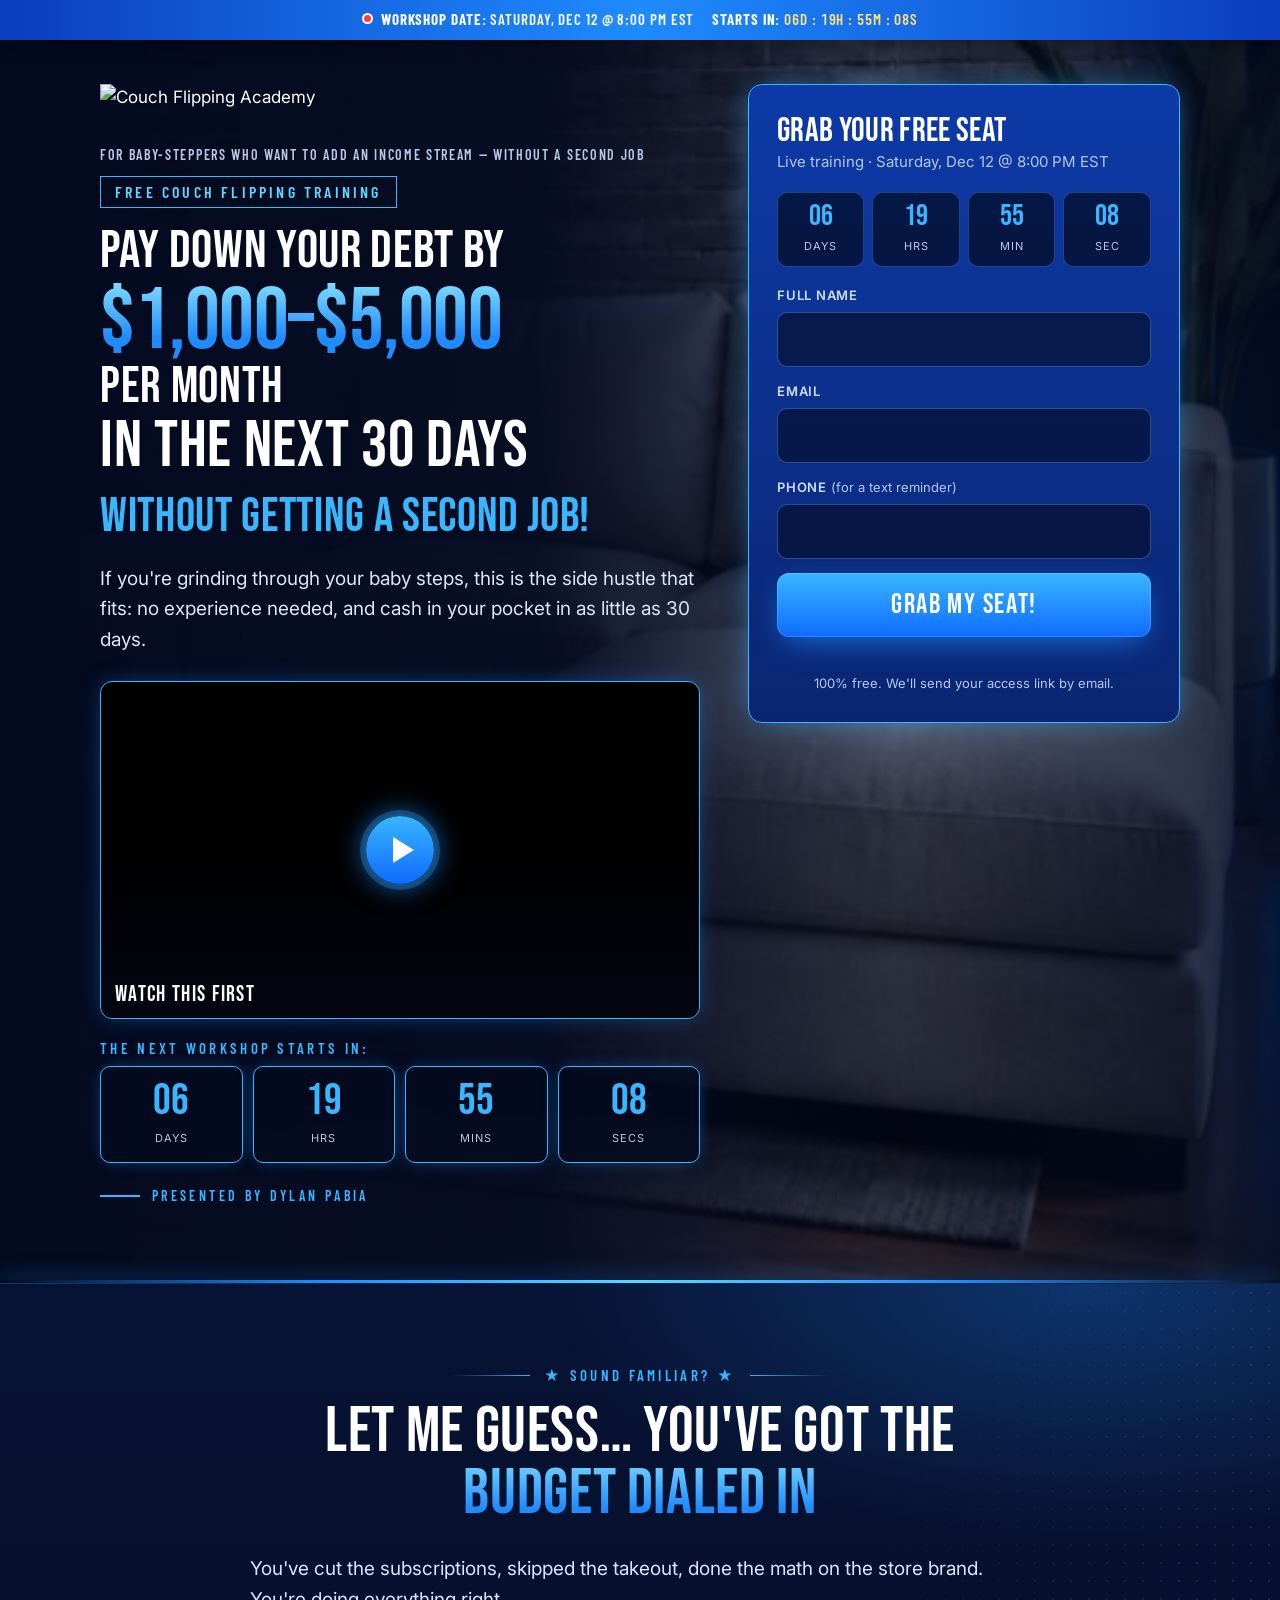
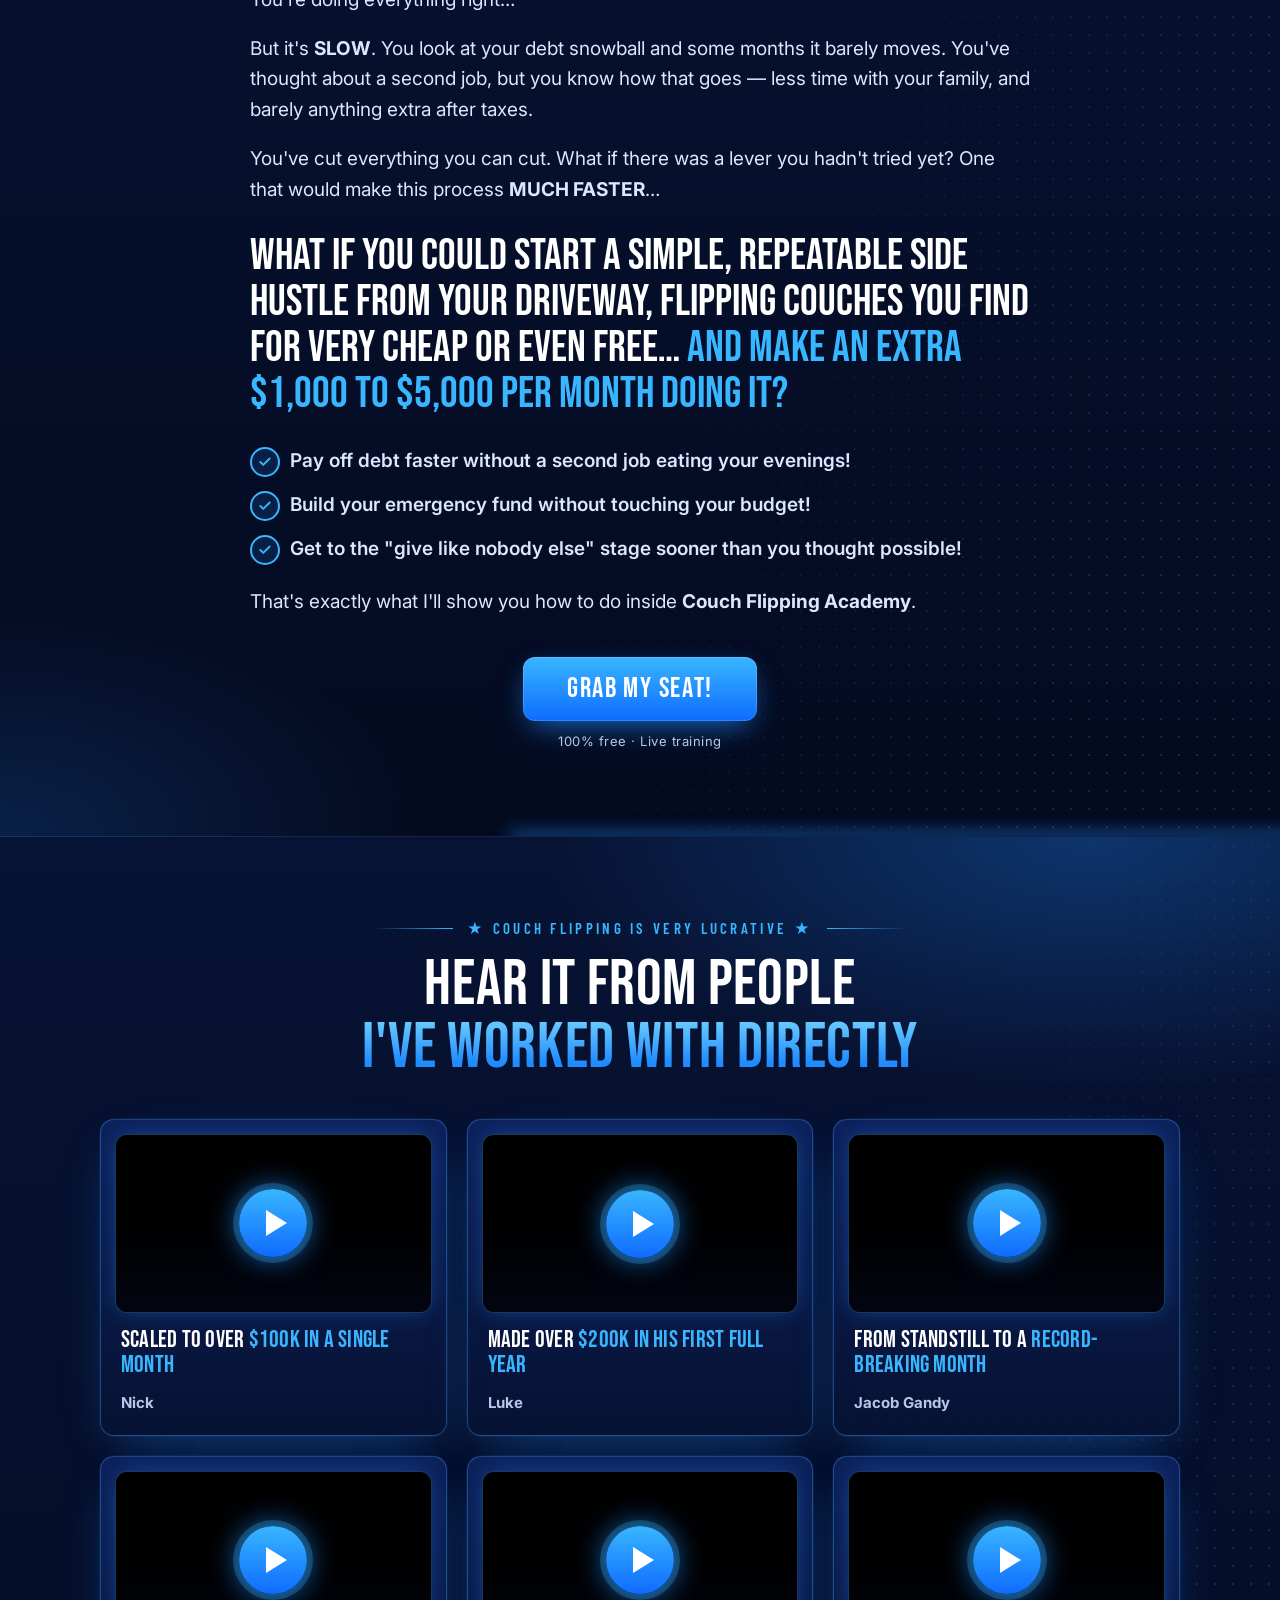
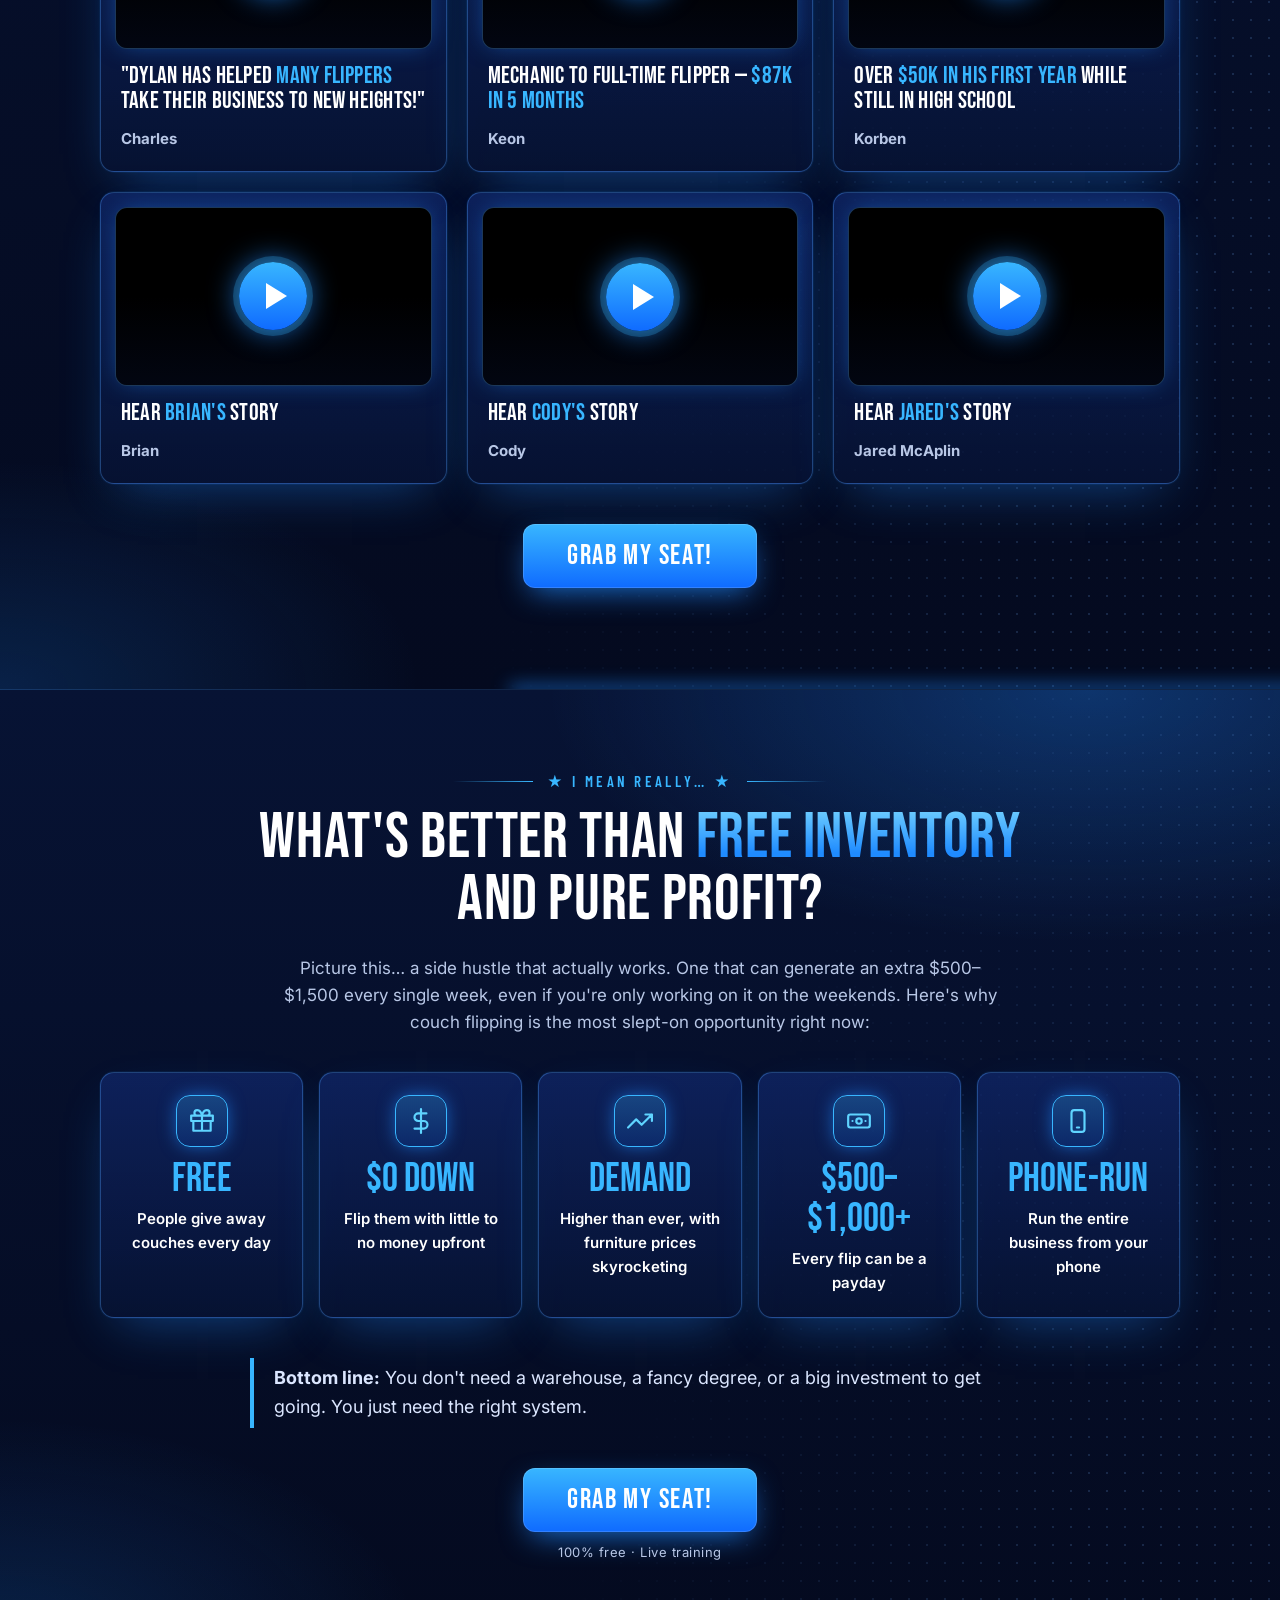
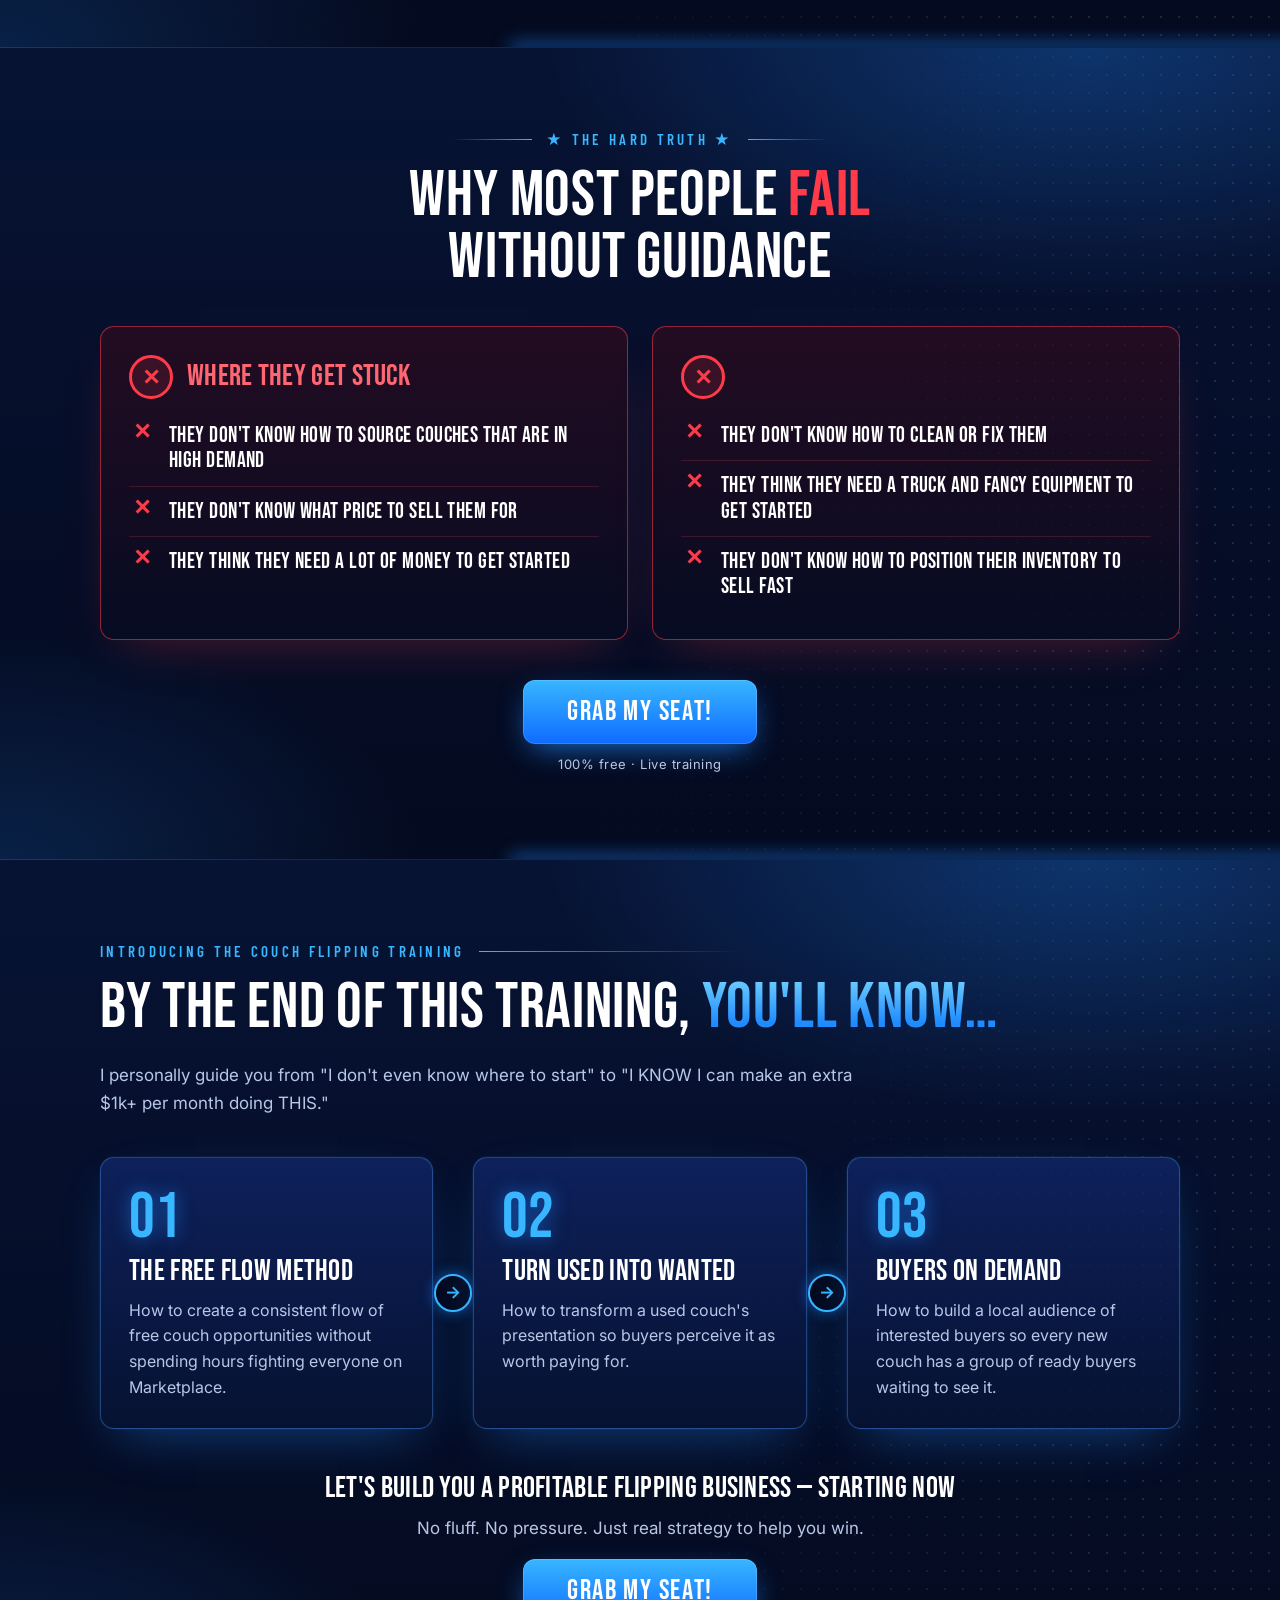
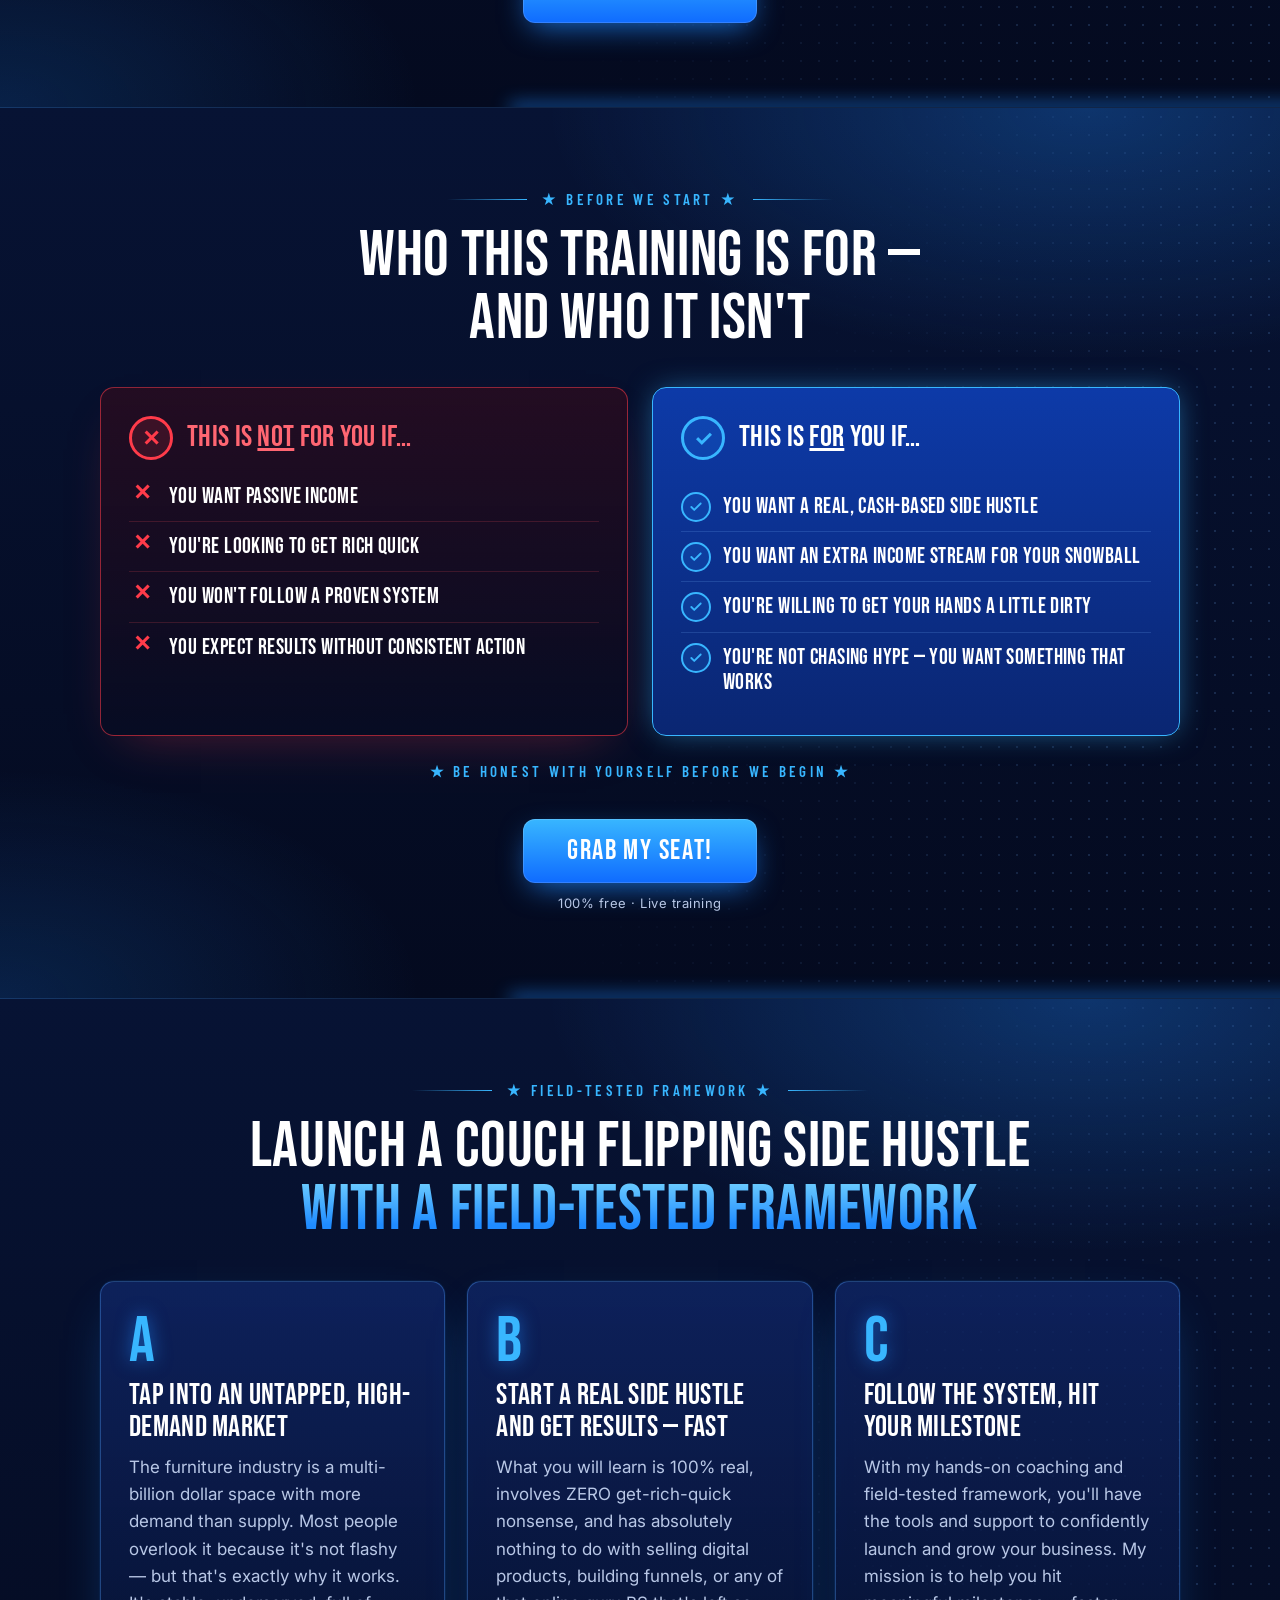
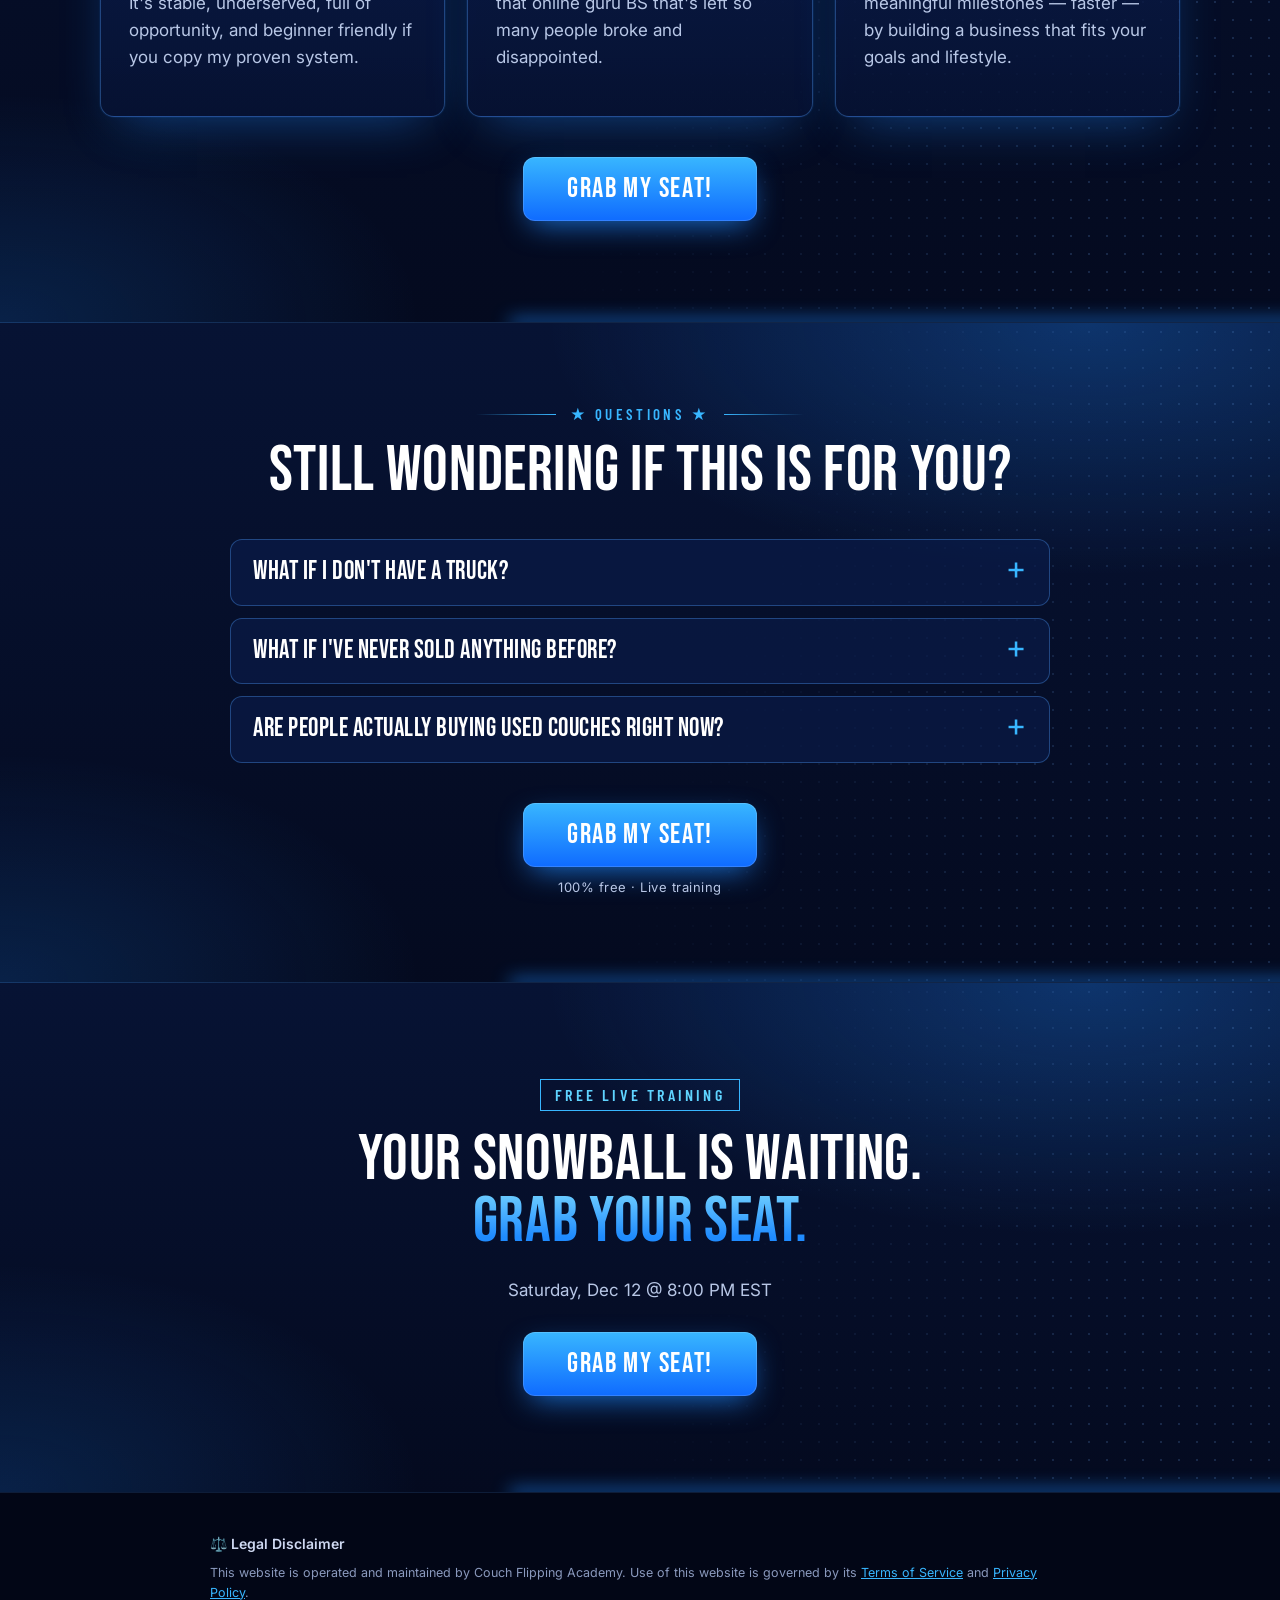
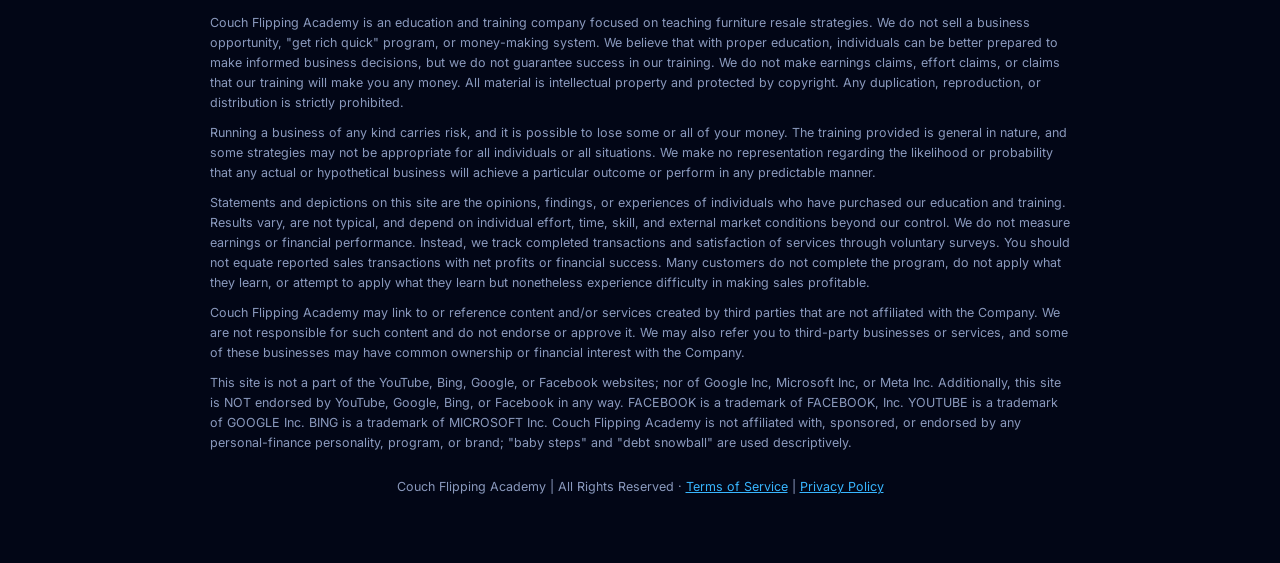
==== index.html @ 84fab380 "Headline: per month on the amount line" ====
<!doctype html>
<html lang="en">
<head>
<meta charset="utf-8">
<meta name="viewport" content="width=device-width,initial-scale=1">
<title>Free Couch Flipping Training | Couch Flipping Academy</title>
<meta name="description" content="Free couch flipping training for baby-steppers: turn free couches into extra income and supercharge your debt snowball in your spare time.">
<meta property="og:title" content="Pay Down Your Debt by $1,000–$5,000 Per Month WITHOUT Getting a Second Job">
<meta property="og:description" content="Free live training from Couch Flipping Academy, presented by Dylan Pabia. Grab your seat.">
<meta property="og:image" content="couch-scene.jpg">
<meta property="og:type" content="website">
<meta name="theme-color" content="#040a1f">
<link rel="icon" href="data:image/svg+xml,%3Csvg xmlns='http://www.w3.org/2000/svg' viewBox='0 0 64 64'%3E%3Crect width='64' height='64' rx='14' fill='%23071334'/%3E%3Cpath d='M14 38v-8a5 5 0 0 1 10 0v3h16v-3a5 5 0 0 1 10 0v8a4 4 0 0 1-4 4H18a4 4 0 0 1-4-4z' fill='%2338b6ff'/%3E%3C/svg%3E">
<link rel="preconnect" href="https://fonts.googleapis.com"><link rel="preconnect" href="https://fonts.gstatic.com" crossorigin>
<link href="https://fonts.googleapis.com/css2?family=Bebas+Neue&family=Barlow+Condensed:wght@600&family=Inter:wght@400;600;700&display=swap" rel="stylesheet">
<link rel="stylesheet" href="styles.css">
</head>
<body>

<div class="bar datebar"><div><span class="dot"></span><b>WORKSHOP DATE:</b> <span data-when></span></div><div class="cd-inline" data-cd hidden><b>STARTS IN:</b> <span class="cdt">00d : 00h : 00m : 00s</span></div></div>

<!-- HERO -->
<header class="hero" style="position:relative">
  <div class="wrap hero-grid">
    <div>
      <img class="logo" src="https://assets.cdn.filesafe.space/1BTr0PfdShOJjKXWB7Ab/media/68dbce9fb114c4dc3990479c.png" alt="Couch Flipping Academy">
      <p class="eyebrow-sm">For baby-steppers who want to add an income stream — without a second job</p>
      <div class="boxtag">Free Couch Flipping Training</div>
      <h1><span class="pre">Pay down your debt by</span><span class="amtline"><span class="amt grad">$1,000–$5,000</span><span class="pm">per month</span></span>in the next 30 days<span class="tail blue">without getting a second job!</span></h1>
      <p class="sub">If you're grinding through your baby steps, this is the side hustle that fits: no experience needed, and cash in your pocket in as little as 30 days.</p>
      <button type="button" class="yt hero-vid" data-id="GRMouqaIRUA" aria-label="Play video: Couch Flipping Academy"><span class="play"></span><span class="yt-label">Watch this first</span></button>
      <div class="bigcd" data-cd hidden><div class="bigcd-label">The next workshop starts in:</div><div class="countdown big4"><div><b>00</b><small>Days</small></div><div><b>00</b><small>Hrs</small></div><div><b>00</b><small>Mins</small></div><div><b>00</b><small>Secs</small></div></div></div>
      <div class="presented">PRESENTED BY DYLAN PABIA</div>
    </div>

    <form class="panel lit form-card" id="register" novalidate>
      <h3>Grab your free seat</h3>
      <div class="when">Live training · <span data-when></span></div>
      <div class="countdown" id="countdown" data-cd hidden>
        <div><b>00</b><small>Days</small></div><div><b>00</b><small>Hrs</small></div>
        <div><b>00</b><small>Min</small></div><div><b>00</b><small>Sec</small></div>
      </div>
      <label for="full_name">Full name</label>
      <input id="full_name" name="full_name" autocomplete="name" required>
      <label for="email">Email</label>
      <input id="email" name="email" type="email" autocomplete="email" required>
      <label for="phone">Phone <span style="text-transform:none;letter-spacing:0;font-weight:400;color:var(--muted)">(for a text reminder)</span></label>
      <input id="phone" name="phone" type="tel" autocomplete="tel">
      <button class="btn" type="submit">Grab My Seat!</button>
      <p class="form-msg" aria-live="polite"></p>
      <p class="fine">100% free. We'll send your access link by email.</p>
    </form>
  </div>
</header>

<!-- PAIN -->
<section class="slide">
  <div class="wrap center">
    <div class="kicker">★ Sound familiar? ★</div>
    <h2>Let me guess… you've got the<br><span class="grad">budget dialed in</span></h2>
    <div class="story" style="text-align:left;margin-top:28px">
      <p>You've cut the subscriptions, skipped the takeout, done the math on the store brand. You're doing everything right…</p>
      <p>But it's <b>SLOW</b>. You look at your debt snowball and some months it barely moves. You've thought about a second job, but you know how that goes — less time with your family, and barely anything extra after taxes.</p>
      <p>You've cut everything you can cut. What if there was a lever you hadn't tried yet? One that would make this process <b>MUCH FASTER</b>…</p>
      <p class="punch">What if you could start a simple, repeatable side hustle from your driveway, flipping couches you find for very cheap or even free… <span class="blue">and make an extra $1,000 to $5,000 per month doing it?</span></p>
      <ul class="checks">
        <li>Pay off debt faster without a second job eating your evenings!</li>
        <li>Build your emergency fund without touching your budget!</li>
        <li>Get to the "give like nobody else" stage sooner than you thought possible!</li>
      </ul>
      <p style="margin-top:22px">That's exactly what I'll show you how to do inside <b>Couch Flipping Academy</b>.</p>
    </div>
    <div class="cta-row"><a class="btn inline" href="#register">Grab My Seat!</a><small>100% free · Live training</small></div>
  </div>
</section>

<!-- TESTIMONIALS -->
<section class="slide">
  <div class="wrap center">
    <div class="kicker">★ Couch flipping is very lucrative ★</div>
    <h2>Hear it from people<br><span class="grad">I've worked with directly</span></h2>
    <div class="tgrid">
      <div class="panel vcard"><button type="button" class="yt" data-id="1Z6J4BZFjaQ" aria-label="Play Nick's testimonial"><span class="play"></span></button><h3>Scaled to over <span class="blue">$100k in a single month</span></h3><div class="who"><b>Nick</b></div></div>
      <div class="panel vcard"><button type="button" class="yt" data-id="1AD1dkhRoA0" aria-label="Play Luke's testimonial"><span class="play"></span></button><h3>Made over <span class="blue">$200k in his first full year</span></h3><div class="who"><b>Luke</b></div></div>
      <div class="panel vcard"><button type="button" class="yt" data-id="J_PNlIKEieg" aria-label="Play Jacob's testimonial"><span class="play"></span></button><h3>From standstill to a <span class="blue">record-breaking month</span></h3><div class="who"><b>Jacob Gandy</b></div></div>
      <div class="panel vcard"><button type="button" class="yt" data-id="2va_p0bHc2c" aria-label="Play Charles's testimonial"><span class="play"></span></button><h3>"Dylan has helped <span class="blue">MANY flippers</span> take their business to new heights!"</h3><div class="who"><b>Charles</b></div></div>
      <div class="panel vcard"><button type="button" class="yt" data-id="08neLxi2O70" aria-label="Play Keon's testimonial"><span class="play"></span></button><h3>Mechanic to full-time flipper — <span class="blue">$87k in 5 months</span></h3><div class="who"><b>Keon</b></div></div>
      <div class="panel vcard"><button type="button" class="yt" data-id="WuWjqxkriXI" aria-label="Play Korben's testimonial"><span class="play"></span></button><h3>Over <span class="blue">$50k in his first year</span> while still in high school</h3><div class="who"><b>Korben</b></div></div>
      <div class="panel vcard"><button type="button" class="yt" data-id="AursKf5fDu4" aria-label="Play Brian's testimonial"><span class="play"></span></button><h3>Hear <span class="blue">Brian's</span> story</h3><div class="who"><b>Brian</b></div></div>
      <div class="panel vcard"><button type="button" class="yt" data-id="aJC1ueLAHWI" aria-label="Play Cody's testimonial"><span class="play"></span></button><h3>Hear <span class="blue">Cody's</span> story</h3><div class="who"><b>Cody</b></div></div>
      <div class="panel vcard"><button type="button" class="yt" data-id="tI9C-mhf1P4" aria-label="Play Jared's testimonial"><span class="play"></span></button><h3>Hear <span class="blue">Jared's</span> story</h3><div class="who"><b>Jared McAplin</b></div></div>
    </div>
    <p style="margin-top:40px"><a class="btn inline" href="#register">Grab My Seat!</a></p>
  </div>
</section>

<!-- WHY COUCHES -->
<section class="slide">
  <div class="wrap center">
    <div class="kicker">★ I mean really… ★</div>
    <h2>What's better than <span class="grad">free inventory</span><br>and pure profit?</h2>
    <p class="muted" style="max-width:720px;margin:0 auto">Picture this… a side hustle that actually works. One that can generate an extra $500–$1,500 every single week, even if you're only working on it on the weekends. Here's why couch flipping is the most slept-on opportunity right now:</p>
    <div class="reasons">
      <div class="panel reason"><div class="ric"><svg viewBox="0 0 24 24"><path d="M20 12v9H4v-9M2 7h20v5H2zM12 21V7M12 7H7.5a2.5 2.5 0 1 1 0-5C11 2 12 7 12 7zM12 7h4.5a2.5 2.5 0 1 0 0-5C13 2 12 7 12 7z"/></svg></div><div><div class="big">Free</div><p>People give away couches every day</p></div></div>
      <div class="panel reason"><div class="ric"><svg viewBox="0 0 24 24"><path d="M12 1v22M17 5H9.5a3.5 3.5 0 0 0 0 7h5a3.5 3.5 0 0 1 0 7H6"/></svg></div><div><div class="big">$0 Down</div><p>Flip them with little to no money upfront</p></div></div>
      <div class="panel reason"><div class="ric"><svg viewBox="0 0 24 24"><path d="M23 6l-9.5 9.5-5-5L1 18M17 6h6v6"/></svg></div><div><div class="big">Demand</div><p>Higher than ever, with furniture prices skyrocketing</p></div></div>
      <div class="panel reason"><div class="ric"><svg viewBox="0 0 24 24"><rect x="2" y="6" width="20" height="12" rx="2"/><circle cx="12" cy="12" r="2.5"/><path d="M6 12h.01M18 12h.01"/></svg></div><div><div class="big">$500–$1,000+</div><p>Every flip can be a payday</p></div></div>
      <div class="panel reason"><div class="ric"><svg viewBox="0 0 24 24"><rect x="6" y="2" width="12" height="20" rx="2.5"/><path d="M11 18h2"/></svg></div><div><div class="big">Phone-Run</div><p>Run the entire business from your phone</p></div></div>
    </div>
    <p class="bottomline"><b>Bottom line:</b> You don't need a warehouse, a fancy degree, or a big investment to get going. You just need the right system.</p>
    <div class="cta-row"><a class="btn inline" href="#register">Grab My Seat!</a><small>100% free · Live training</small></div>
  </div>
</section>

<!-- FAIL POINTS -->
<section class="slide">
  <div class="wrap center">
    <div class="kicker">★ The hard truth ★</div>
    <h2>Why most people <span style="color:var(--red)">fail</span><br>without guidance</h2>
    <div class="two">
      <div class="panel red">
        <div class="panel-head"><div class="ico x">✕</div><h3>Where they get stuck</h3></div>
        <ul class="xs">
          <li>They don't know how to source couches that are in high demand</li>
          <li>They don't know what price to sell them for</li>
          <li>They think they need a lot of money to get started</li>
        </ul>
      </div>
      <div class="panel red">
        <div class="panel-head dup"><div class="ico x">✕</div><h3>&nbsp;</h3></div>
        <ul class="xs">
          <li>They don't know how to clean or fix them</li>
          <li>They think they need a truck and fancy equipment to get started</li>
          <li>They don't know how to position their inventory to sell fast</li>
        </ul>
      </div>
    </div>
    <div class="cta-row"><a class="btn inline" href="#register">Grab My Seat!</a><small>100% free · Live training</small></div>
  </div>
</section>

<!-- ROADMAP -->
<section class="slide">
  <div class="wrap">
    <div class="kicker left">Introducing the Couch Flipping Training</div>
    <h2>By the end of this training, <span class="grad">you'll know…</span></h2>
    <p class="muted" style="max-width:760px">I personally guide you from "I don't even know where to start" to "I KNOW I can make an extra $1k+ per month doing THIS."</p>
    <div class="roadmap">
      <div class="panel step"><div class="n">01</div><h3>The Free Flow Method</h3><p>How to create a consistent flow of free couch opportunities without spending hours fighting everyone on Marketplace.</p></div>
      <div class="arrow"><span>→</span></div>
      <div class="panel step"><div class="n">02</div><h3>Turn Used Into Wanted</h3><p>How to transform a used couch's presentation so buyers perceive it as worth paying for.</p></div>
      <div class="arrow"><span>→</span></div>
      <div class="panel step"><div class="n">03</div><h3>Buyers On Demand</h3><p>How to build a local audience of interested buyers so every new couch has a group of ready buyers waiting to see it.</p></div>
    </div>
    <div class="center" style="margin-top:44px">
      <h3>Let's build you a profitable flipping business — starting now</h3>
      <p class="muted">No fluff. No pressure. Just real strategy to help you win.</p>
      <a class="btn inline" href="#register">Grab My Seat!</a>
    </div>
  </div>
</section>

<!-- WHO IT'S FOR -->
<section class="slide">
  <div class="wrap center">
    <div class="kicker">★ Before we start ★</div>
    <h2>Who this training is for —<br>and who it isn't</h2>
    <div class="two">
      <div class="panel red">
        <div class="panel-head"><div class="ico x">✕</div><h3>This is <u>not</u> for you if…</h3></div>
        <ul class="xs">
          <li>You want passive income</li>
          <li>You're looking to get rich quick</li>
          <li>You won't follow a proven system</li>
          <li>You expect results without consistent action</li>
        </ul>
      </div>
      <div class="panel lit">
        <div class="panel-head"><div class="ico ok">✓</div><h3>This is <u>for</u> you if…</h3></div>
        <ul class="checks cond">
          <li>You want a real, cash-based side hustle</li>
          <li>You want an extra income stream for your snowball</li>
          <li>You're willing to get your hands a little dirty</li>
          <li>You're not chasing hype — you want something that works</li>
        </ul>
      </div>
    </div>
    <div class="honest">★ Be honest with yourself before we begin ★</div>
    <div class="cta-row"><a class="btn inline" href="#register">Grab My Seat!</a><small>100% free · Live training</small></div>
  </div>
</section>

<!-- FRAMEWORK -->
<section class="slide">
  <div class="wrap center">
    <div class="kicker">★ Field-tested framework ★</div>
    <h2>Launch a couch flipping side hustle<br><span class="grad">with a field-tested framework</span></h2>
    <div class="three">
      <div class="panel"><div class="step"><div class="n">A</div></div><h3>Tap into an untapped, high-demand market</h3><p class="muted">The furniture industry is a multi-billion dollar space with more demand than supply. Most people overlook it because it's not flashy — but that's exactly why it works. It's stable, underserved, full of opportunity, and beginner friendly if you copy my proven system.</p></div>
      <div class="panel"><div class="step"><div class="n">B</div></div><h3>Start a real side hustle and get results — fast</h3><p class="muted">What you will learn is 100% real, involves ZERO get-rich-quick nonsense, and has absolutely nothing to do with selling digital products, building funnels, or any of that online guru BS that's left so many people broke and disappointed.</p></div>
      <div class="panel"><div class="step"><div class="n">C</div></div><h3>Follow the system, hit your milestone</h3><p class="muted">With my hands-on coaching and field-tested framework, you'll have the tools and support to confidently launch and grow your business. My mission is to help you hit meaningful milestones — faster — by building a business that fits your goals and lifestyle.</p></div>
    </div>
    <p style="margin-top:40px"><a class="btn inline" href="#register">Grab My Seat!</a></p>
  </div>
</section>

<!-- FAQ -->
<section class="slide">
  <div class="wrap center">
    <div class="kicker">★ Questions ★</div>
    <h2>Still wondering if this is for you?</h2>
    <div class="faq">
      <details><summary>What if I don't have a truck?</summary><p>You just need a way to get couches around. A lot of our students have U-Haul add a hitch to their regular, everyday car, and then rent U-Haul trailers for very cheap.</p></details>
      <details><summary>What if I've never sold anything before?</summary><p>Perfect. That means you won't bring bad habits. Plus, the beautiful thing about this business is you don't really need to sell at all. The products sell themselves!</p></details>
      <details><summary>Are people actually buying used couches right now?</summary><p>Absolutely. In fact, demand is higher than ever because new furniture is overpriced and backordered. People love high-quality secondhand furniture that looks great — and I'll show you how to make each piece look like a showroom steal.</p></details>
    </div>
    <div class="cta-row"><a class="btn inline" href="#register">Grab My Seat!</a><small>100% free · Live training</small></div>
  </div>
</section>

<!-- FINAL CTA -->
<section class="slide" style="padding:96px 0">
  <div class="wrap center">
    <div class="boxtag">Free Live Training</div>
    <h2>Your snowball is waiting.<br><span class="grad">Grab your seat.</span></h2>
    <p class="muted" style="margin-bottom:28px"><span data-when></span></p>
    <a class="btn inline" href="#register">Grab My Seat!</a>
  </div>
</section>

<footer>
  <div class="wrap legal">
    <h4>⚖️ Legal Disclaimer</h4>
    <p>This website is operated and maintained by Couch Flipping Academy. Use of this website is governed by its <a href="https://couchflippingacademy.com/tos">Terms of Service</a> and <a href="https://couchflippingacademy.com/privacy">Privacy Policy</a>.</p>
    <p>Couch Flipping Academy is an education and training company focused on teaching furniture resale strategies. We do not sell a business opportunity, "get rich quick" program, or money-making system. We believe that with proper education, individuals can be better prepared to make informed business decisions, but we do not guarantee success in our training. We do not make earnings claims, effort claims, or claims that our training will make you any money. All material is intellectual property and protected by copyright. Any duplication, reproduction, or distribution is strictly prohibited.</p>
    <p>Running a business of any kind carries risk, and it is possible to lose some or all of your money. The training provided is general in nature, and some strategies may not be appropriate for all individuals or all situations. We make no representation regarding the likelihood or probability that any actual or hypothetical business will achieve a particular outcome or perform in any predictable manner.</p>
    <p>Statements and depictions on this site are the opinions, findings, or experiences of individuals who have purchased our education and training. Results vary, are not typical, and depend on individual effort, time, skill, and external market conditions beyond our control. We do not measure earnings or financial performance. Instead, we track completed transactions and satisfaction of services through voluntary surveys. You should not equate reported sales transactions with net profits or financial success. Many customers do not complete the program, do not apply what they learn, or attempt to apply what they learn but nonetheless experience difficulty in making sales profitable.</p>
    <p>Couch Flipping Academy may link to or reference content and/or services created by third parties that are not affiliated with the Company. We are not responsible for such content and do not endorse or approve it. We may also refer you to third-party businesses or services, and some of these businesses may have common ownership or financial interest with the Company.</p>
    <p>This site is not a part of the YouTube, Bing, Google, or Facebook websites; nor of Google Inc, Microsoft Inc, or Meta Inc. Additionally, this site is NOT endorsed by YouTube, Google, Bing, or Facebook in any way. FACEBOOK is a trademark of FACEBOOK, Inc. YOUTUBE is a trademark of GOOGLE Inc. BING is a trademark of MICROSOFT Inc. Couch Flipping Academy is not affiliated with, sponsored, or endorsed by any personal-finance personality, program, or brand; "baby steps" and "debt snowball" are used descriptively.</p>
    <p class="bottom">Couch Flipping Academy | All Rights Reserved · <a href="https://couchflippingacademy.com/tos">Terms of Service</a> | <a href="https://couchflippingacademy.com/privacy">Privacy Policy</a></p>
  </div>
</footer>

<script src="config.js"></script>
<script src="app.js"></script>
</body>
</html>
---- styles.css ----
:root{
  --navy-0:#040a1f; --navy-1:#071334; --navy-2:#0b1d4d; --navy-3:#10276a;
  --blue:#1f8bff; --blue-2:#38b6ff; --cyan:#5fd4ff; --line:rgba(80,160,255,.35);
  --text:#ffffff; --muted:#b8c7e6; --red:#ff3b4a;
  --max:1120px;
}
*{box-sizing:border-box}
html{scroll-behavior:smooth}
body{margin:0;background:var(--navy-0);color:var(--text);font:17px/1.6 "Inter",system-ui,-apple-system,Segoe UI,Roboto,sans-serif;-webkit-font-smoothing:antialiased}
h1,h2,h3,.cond{font-family:"Bebas Neue","Oswald",Impact,sans-serif;font-weight:400;letter-spacing:.01em;line-height:.98;margin:0 0 .35em;text-transform:uppercase}
h1{font-size:clamp(40px,5.2vw,66px)}
h2{font-size:clamp(38px,5.4vw,64px)}
h3{font-size:clamp(24px,2.4vw,30px);line-height:1.05}
p{margin:0 0 1em}
a{color:var(--blue-2)}
.wrap{max-width:var(--max);margin:0 auto;padding:0 20px}
section{position:relative;padding:84px 0;overflow:hidden}
.center{text-align:center}
.muted{color:var(--muted)}
.blue{color:var(--blue-2)}
.grad{background:linear-gradient(180deg,#7fdcff 0%,#1f8bff 70%);-webkit-background-clip:text;background-clip:text;color:transparent;text-shadow:none}

/* slide-style backgrounds */
.slide{background:
  radial-gradient(900px 420px at 85% 0%,rgba(31,139,255,.28),transparent 60%),
  radial-gradient(700px 380px at 0% 100%,rgba(31,139,255,.18),transparent 60%),
  linear-gradient(180deg,var(--navy-1),var(--navy-0));
  border-top:1px solid rgba(80,160,255,.18)}
.slide::before{content:"";position:absolute;inset:0;pointer-events:none;opacity:.35;
  background-image:radial-gradient(rgba(120,180,255,.5) 1px,transparent 1.2px);background-size:18px 18px;
  -webkit-mask:linear-gradient(110deg,transparent 55%,#000 85%);mask:linear-gradient(110deg,transparent 55%,#000 85%)}
.slide::after{content:"";position:absolute;right:-10%;bottom:-2px;width:70%;height:2px;background:linear-gradient(90deg,transparent,var(--blue-2));box-shadow:0 0 18px 2px var(--blue)}
.slide>.wrap{position:relative;z-index:1}

/* kicker: "— ★ BEFORE WE START ★ —" */
.kicker{display:flex;align-items:center;justify-content:center;gap:14px;font:600 15px/1 "Barlow Condensed","Inter",sans-serif;letter-spacing:.22em;text-transform:uppercase;color:var(--blue-2);margin-bottom:18px}
.kicker::before,.kicker::after{content:"";height:1px;width:80px;background:linear-gradient(90deg,transparent,var(--blue-2))}
.kicker::after{transform:scaleX(-1)}
.kicker.left{justify-content:flex-start}
.kicker.left::before{display:none}
.kicker.left::after{flex:1;max-width:260px;transform:none;background:linear-gradient(90deg,var(--blue-2),transparent)}
.boxtag{display:inline-block;border:1.5px solid var(--blue-2);color:var(--cyan);padding:7px 14px;font:600 16px/1 "Barlow Condensed",sans-serif;letter-spacing:.2em;text-transform:uppercase;margin-bottom:18px}

/* top bar */
.bar{background:linear-gradient(90deg,#0a3dbf,#1f8bff,#0a3dbf);color:#fff;text-align:center;padding:10px 16px;font:600 15px/1.3 "Barlow Condensed",sans-serif;letter-spacing:.08em;text-transform:uppercase}

/* nav/logo */
.logo{display:block;height:34px;width:auto;margin-bottom:28px}

/* hero */
.hero{padding:44px 0 80px;background:
  linear-gradient(90deg,var(--navy-0) 0%,rgba(4,10,31,.96) 42%,rgba(4,10,31,.55) 70%,rgba(4,10,31,.85) 100%),
  url("couch-scene.jpg") right center/auto 100% no-repeat,var(--navy-0)}
.hero::after{content:"";position:absolute;left:0;right:0;bottom:0;height:3px;background:linear-gradient(90deg,transparent,var(--blue),var(--cyan),var(--blue),transparent);box-shadow:0 0 22px var(--blue)}
.hero-grid{display:grid;grid-template-columns:1.25fr .9fr;gap:48px;align-items:start}
.hero h1 .big{display:block;font-size:1.18em;line-height:.92}
.hero .sub{font-size:19px;color:#dbe6ff;max-width:600px}
.presented{display:flex;align-items:center;gap:12px;font:600 14px/1 "Barlow Condensed",sans-serif;letter-spacing:.24em;color:var(--blue-2);margin-top:26px}
.presented::before{content:"";width:40px;height:2px;background:var(--blue-2)}

/* checks */
.checks{list-style:none;padding:0;margin:22px 0 0}
.checks li{position:relative;padding-left:40px;margin:0 0 14px;font-weight:600}
.checks li::before{content:"";position:absolute;left:0;top:1px;width:26px;height:26px;border-radius:50%;border:2px solid var(--blue-2);background:rgba(31,139,255,.15) url("data:image/svg+xml,%3Csvg xmlns='http://www.w3.org/2000/svg' viewBox='0 0 24 24' fill='none' stroke='%2338b6ff' stroke-width='3.2' stroke-linecap='round' stroke-linejoin='round'%3E%3Cpolyline points='20 6 9 17 4 12'/%3E%3C/svg%3E") center/14px no-repeat}
.xs{list-style:none;padding:0;margin:0}
.xs li{position:relative;padding:12px 0 12px 40px;border-bottom:1px solid rgba(255,80,90,.18);font:400 22px/1.15 "Bebas Neue",sans-serif;letter-spacing:.02em}
.xs li:last-child{border-bottom:0}
.xs li::before{content:"✕";position:absolute;left:4px;top:9px;color:var(--red);font:700 22px/1 Inter,sans-serif}
.checks.cond li{font:400 22px/1.15 "Bebas Neue",sans-serif;letter-spacing:.02em;padding:12px 0 12px 42px;margin:0;border-bottom:1px solid rgba(120,180,255,.18)}
.checks.cond li:last-child{border-bottom:0}
.checks.cond li::before{top:10px}

/* panels */
.panel{background:linear-gradient(180deg,rgba(16,39,106,.75),rgba(7,19,52,.85));border:1.5px solid var(--line);border-radius:14px;padding:28px;box-shadow:0 0 0 1px rgba(31,139,255,.08),0 20px 50px -20px rgba(31,139,255,.45)}
.panel.red{background:linear-gradient(180deg,rgba(60,10,25,.55),rgba(7,12,35,.9));border-color:rgba(255,59,74,.55);box-shadow:0 20px 50px -24px rgba(255,59,74,.35)}
.panel.lit{background:linear-gradient(180deg,#0d3aa8,#0a2672);border-color:var(--blue-2);box-shadow:0 0 30px -6px rgba(56,182,255,.6)}
.panel-head{display:flex;align-items:center;gap:14px;margin-bottom:12px}
.panel-head h3{margin:0}
.ico{flex:none;width:44px;height:44px;border-radius:50%;display:grid;place-items:center;font:700 22px/1 Inter,sans-serif}
.ico.x{border:3px solid var(--red);color:var(--red);background:rgba(255,59,74,.12)}
.ico.ok{border:3px solid var(--blue-2);color:var(--blue-2);background:rgba(31,139,255,.15)}
.red h3{color:#ff6672}

.two{display:grid;grid-template-columns:1fr 1fr;gap:24px;margin-top:36px;text-align:left}
.three{display:grid;grid-template-columns:repeat(3,1fr);gap:22px;margin-top:40px;text-align:left}

/* roadmap */
.roadmap{display:grid;grid-template-columns:1fr 40px 1fr 40px 1fr;align-items:stretch;margin-top:40px;text-align:left}
.step .n{font:400 64px/1 "Bebas Neue",sans-serif;color:var(--blue-2);text-shadow:0 0 18px rgba(31,139,255,.6);margin-bottom:6px}
.step p{color:var(--muted);margin:0;font-size:16px}
.arrow{display:grid;place-items:center}
.arrow span{width:38px;height:38px;border-radius:50%;border:2px solid var(--blue-2);display:grid;place-items:center;color:var(--blue-2);background:var(--navy-0);box-shadow:0 0 14px rgba(31,139,255,.6);font-weight:700}

/* form */
.form-card h3{font-size:34px;margin-bottom:2px}
.form-card .when{color:var(--muted);font-size:15px;margin-bottom:18px}
label{display:block;font-size:13px;font-weight:600;letter-spacing:.06em;text-transform:uppercase;margin:0 0 6px;color:#cfe0ff}
input{width:100%;font:inherit;padding:13px 14px;border:1.5px solid rgba(120,180,255,.35);border-radius:10px;background:rgba(4,10,31,.6);margin-bottom:14px;color:#fff}
input:focus{outline:none;border-color:var(--blue-2);box-shadow:0 0 0 3px rgba(56,182,255,.25)}
.btn{display:inline-block;width:100%;border:0;cursor:pointer;color:#fff;font:400 28px/1 "Bebas Neue",sans-serif;letter-spacing:.06em;padding:18px 26px;border-radius:12px;text-decoration:none;text-align:center;
  background:linear-gradient(180deg,#38b6ff,#0f6bff);box-shadow:0 0 0 1px rgba(255,255,255,.15) inset,0 10px 30px -8px rgba(31,139,255,.8);transition:transform .08s,filter .15s}
.btn:hover{filter:brightness(1.1)}
.btn:active{transform:translateY(1px)}
.btn.inline{width:auto;padding:18px 44px}
.fine{font-size:13px;color:var(--muted);margin:12px 0 0;text-align:center}
.form-msg{font-size:14px;color:#ff8a92;margin:10px 0 0;min-height:1em;text-align:center}
.countdown{display:flex;gap:8px;margin:0 0 18px}
.countdown[hidden]{display:none}
.countdown div{flex:1;background:rgba(4,10,31,.7);border:1px solid var(--line);border-radius:10px;padding:8px 4px;text-align:center}
.countdown b{display:block;font:400 30px/1 "Bebas Neue",sans-serif;color:var(--blue-2)}
.countdown small{font-size:11px;text-transform:uppercase;letter-spacing:.08em;color:var(--muted)}

/* copy blocks */
.story{max-width:780px;margin:0 auto;font-size:19px;color:#dbe6ff}
.story .punch{font:400 clamp(30px,3.8vw,44px)/1.05 "Bebas Neue",sans-serif;color:#fff;margin:28px 0}
.reasons{display:grid;grid-template-columns:repeat(5,1fr);gap:16px;margin-top:36px}
.reasons .panel{padding:22px 18px;text-align:center}
.reasons .big{font:400 40px/1 "Bebas Neue",sans-serif;color:var(--blue-2);margin-bottom:8px}
.reasons p{margin:0;font-weight:600;font-size:15px}
.bottomline{margin:40px auto 0;max-width:780px;border-left:4px solid var(--blue-2);padding:6px 0 6px 20px;text-align:left;font-size:18px;color:#dbe6ff}

/* testimonials */
.tgrid{display:grid;grid-template-columns:repeat(3,1fr);gap:20px;margin-top:40px;text-align:left}
.tgrid .panel{display:flex;flex-direction:column;gap:14px}
.tgrid h3{font-size:28px;margin:0}
.who{display:flex;align-items:center;gap:12px;margin-top:auto;font-size:15px}
.avatar{width:46px;height:46px;border-radius:50%;background:linear-gradient(180deg,#38b6ff,#0f6bff);display:grid;place-items:center;font:400 24px/1 "Bebas Neue",sans-serif;box-shadow:0 0 14px rgba(31,139,255,.6)}
.who small{display:block;color:var(--muted)}

/* faq */
.faq{max-width:820px;margin:36px auto 0;text-align:left}
details{background:rgba(11,29,77,.6);border:1px solid var(--line);border-radius:12px;margin-bottom:12px;padding:0 22px}
summary{cursor:pointer;list-style:none;font:400 26px/1.1 "Bebas Neue",sans-serif;letter-spacing:.02em;padding:18px 32px 18px 0;position:relative}
summary::-webkit-details-marker{display:none}
summary::after{content:"+";position:absolute;right:0;top:12px;font:400 32px/1 Inter,sans-serif;color:var(--blue-2)}
details[open] summary::after{content:"–"}
details p{color:var(--muted)}

.honest{margin-top:28px;font:600 15px/1 "Barlow Condensed",sans-serif;letter-spacing:.22em;color:var(--blue-2);text-transform:uppercase}

footer{background:#020616;padding:44px 0 56px;font-size:12.5px;color:#8a99bd;border-top:1px solid rgba(80,160,255,.15)}
footer h4{font:600 14px/1 Inter,sans-serif;color:#cfd9f2;margin:0 0 12px}
footer p{margin:0 0 10px}
footer .legal{max-width:900px;margin:0 auto}
footer .bottom{text-align:center;margin-top:24px}

@media (max-width:980px){
  .reasons{grid-template-columns:repeat(2,1fr)}
  .reasons .panel:last-child{grid-column:1/-1}
}
@media (max-width:860px){
  section{padding:60px 0}
  .hero{padding:28px 0 60px;background:
    linear-gradient(180deg,rgba(4,10,31,.6) 0%,rgba(4,10,31,.92) 40%,var(--navy-0) 70%),
    url("couch-scene.jpg") center top/100% auto no-repeat,var(--navy-0)}
  .hero-grid,.two,.three,.tgrid{grid-template-columns:1fr}
  .roadmap{grid-template-columns:1fr}
  .arrow{padding:10px 0}
  .arrow span{transform:rotate(90deg)}
  .btn.inline{width:100%}
  .kicker::before,.kicker::after{width:36px}
}

/* video facades */
.yt{position:relative;display:block;width:100%;aspect-ratio:16/9;padding:0;border:1.5px solid var(--line);border-radius:12px;overflow:hidden;cursor:pointer;background:#000 center/cover no-repeat;box-shadow:0 0 24px -6px rgba(31,139,255,.55)}
.yt::after{content:"";position:absolute;inset:0;background:linear-gradient(180deg,rgba(4,10,31,0) 50%,rgba(4,10,31,.55))}
.yt .play{position:absolute;left:50%;top:50%;width:68px;height:68px;margin:-34px 0 0 -34px;border-radius:50%;z-index:1;background:linear-gradient(180deg,#38b6ff,#0f6bff);box-shadow:0 0 0 6px rgba(56,182,255,.25),0 0 30px rgba(31,139,255,.9);transition:transform .15s}
.yt .play::before{content:"";position:absolute;left:27px;top:21px;border-style:solid;border-width:13px 0 13px 21px;border-color:transparent transparent transparent #fff}
.yt:hover .play{transform:scale(1.08)}
.yt iframe{position:absolute;inset:0;width:100%;height:100%;border:0}
.yt-label{position:absolute;left:14px;bottom:12px;z-index:1;font:400 22px/1 "Bebas Neue",sans-serif;letter-spacing:.06em;color:#fff}
.hero-vid{margin:26px 0 4px;max-width:600px;border-color:var(--blue-2)}
.vcard{padding:14px 14px 20px;gap:12px}
.vcard h3{font-size:24px;padding:0 6px}
.vcard .who{padding:0 6px;color:var(--muted)}
.yt.on{cursor:auto;background:#000}
.yt.on::after{display:none}
/* reasons v2 */
.reason{display:flex;flex-direction:column;align-items:center;gap:12px}
.ric{flex:none;width:52px;height:52px;border-radius:14px;display:grid;place-items:center;background:linear-gradient(180deg,rgba(56,182,255,.25),rgba(15,107,255,.15));border:1.5px solid var(--blue-2);box-shadow:0 0 18px -2px rgba(31,139,255,.7)}
.ric svg{width:26px;height:26px;fill:none;stroke:var(--cyan);stroke-width:2;stroke-linecap:round;stroke-linejoin:round}
.reasons{grid-template-columns:repeat(5,minmax(0,1fr))}
@media (max-width:980px){
  .reasons{grid-template-columns:1fr;gap:12px;max-width:520px;margin-left:auto;margin-right:auto}
  .reasons .panel:last-child{grid-column:auto}
  .reason{flex-direction:row;align-items:center;text-align:left;gap:16px;padding:16px 18px}
  .reason>div:last-child{text-align:left}
  .reason .big{white-space:nowrap}
  .reason .big{font-size:30px;margin-bottom:2px}
  .reason p{font-size:15px;font-weight:500;color:#cfe0ff}
}
/* hero headline v2 */
.hero h1 .amt{display:block;font-size:1.8em;line-height:.92;margin:.06em 0 .04em;letter-spacing:-.005em}
.hero h1 .tail{display:block;font-size:.72em;margin-top:.3em}
.hero h1 .pre{display:block;font-size:.8em}
/* date bar + countdowns */
.datebar{position:sticky;top:0;z-index:50;display:flex;flex-wrap:wrap;justify-content:center;gap:4px 18px;padding:10px 16px;font-size:15px;letter-spacing:.06em;box-shadow:0 6px 24px -10px rgba(0,0,0,.7)}
.datebar b{font-weight:700}
.datebar .dot{display:inline-block;width:8px;height:8px;border-radius:50%;background:#fff;margin-right:8px;vertical-align:1px;animation:pulse 1.6s infinite}
.datebar .cdt{color:#ffe27a;font-variant-numeric:tabular-nums}
@keyframes pulse{0%,100%{opacity:1}50%{opacity:.3}}
.eyebrow-sm{font:600 14px/1.35 "Barlow Condensed",sans-serif;letter-spacing:.12em;text-transform:uppercase;color:var(--muted);margin:0 0 12px}
.bigcd{margin:22px 0 4px;max-width:600px}
.bigcd-label{font:600 15px/1 "Barlow Condensed",sans-serif;letter-spacing:.22em;text-transform:uppercase;color:var(--blue-2);margin-bottom:10px}
.big4{gap:10px;margin:0}
.big4 div{padding:12px 4px;border-color:var(--blue-2);box-shadow:0 0 18px -6px rgba(31,139,255,.7)}
.big4 b{font-size:44px}
@media (max-width:860px){.datebar{font-size:13px}.bigcd{text-align:center;margin-left:auto;margin-right:auto}.big4 b{font-size:36px}}
/* extra CTAs + red live dot */
.cta-row{margin-top:40px;text-align:center}
.cta-row small{display:block;margin-top:10px;font-size:13px;color:var(--muted);letter-spacing:.04em}
#register{scroll-margin-top:80px}
.datebar .dot{background:#ff3b3b;box-shadow:0 0 0 0 rgba(255,59,59,.7);animation:livedot 1.2s ease-in-out infinite}
@keyframes livedot{0%{opacity:1;box-shadow:0 0 0 0 rgba(255,59,59,.75)}50%{opacity:.35}70%{box-shadow:0 0 0 7px rgba(255,59,59,0)}100%{opacity:1;box-shadow:0 0 0 0 rgba(255,59,59,0)}}
.datebar .dot{width:11px;height:11px;border:2px solid #fff}
@media (max-width:860px){.panel-head.dup{display:none}}

/* headline v3: amount + "per month" on one line */
.hero h1 .amtline{display:flex;flex-wrap:wrap;align-items:baseline;column-gap:.28em;margin:.06em 0 .04em}
.hero h1 .amtline .amt{display:inline;font-size:1.32em;margin:0}
.hero h1 .amtline .pm{font-size:.78em}
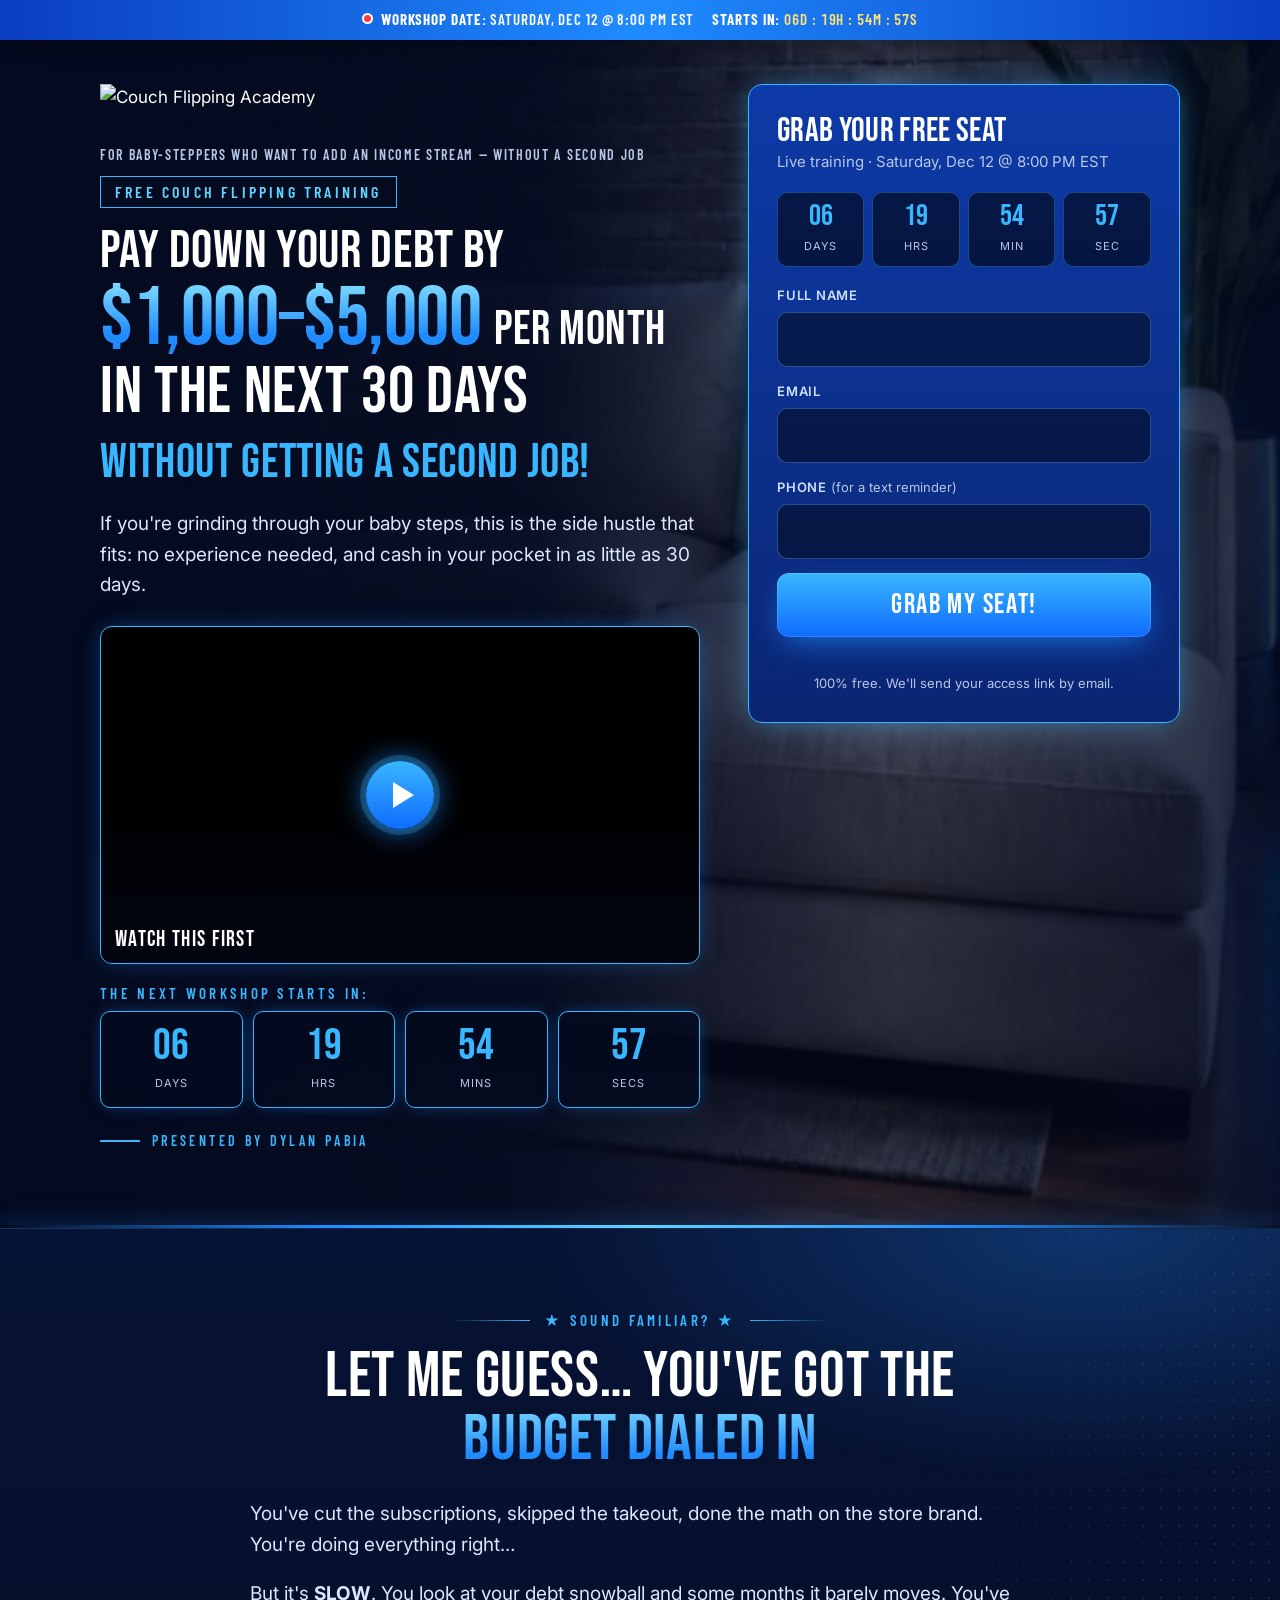
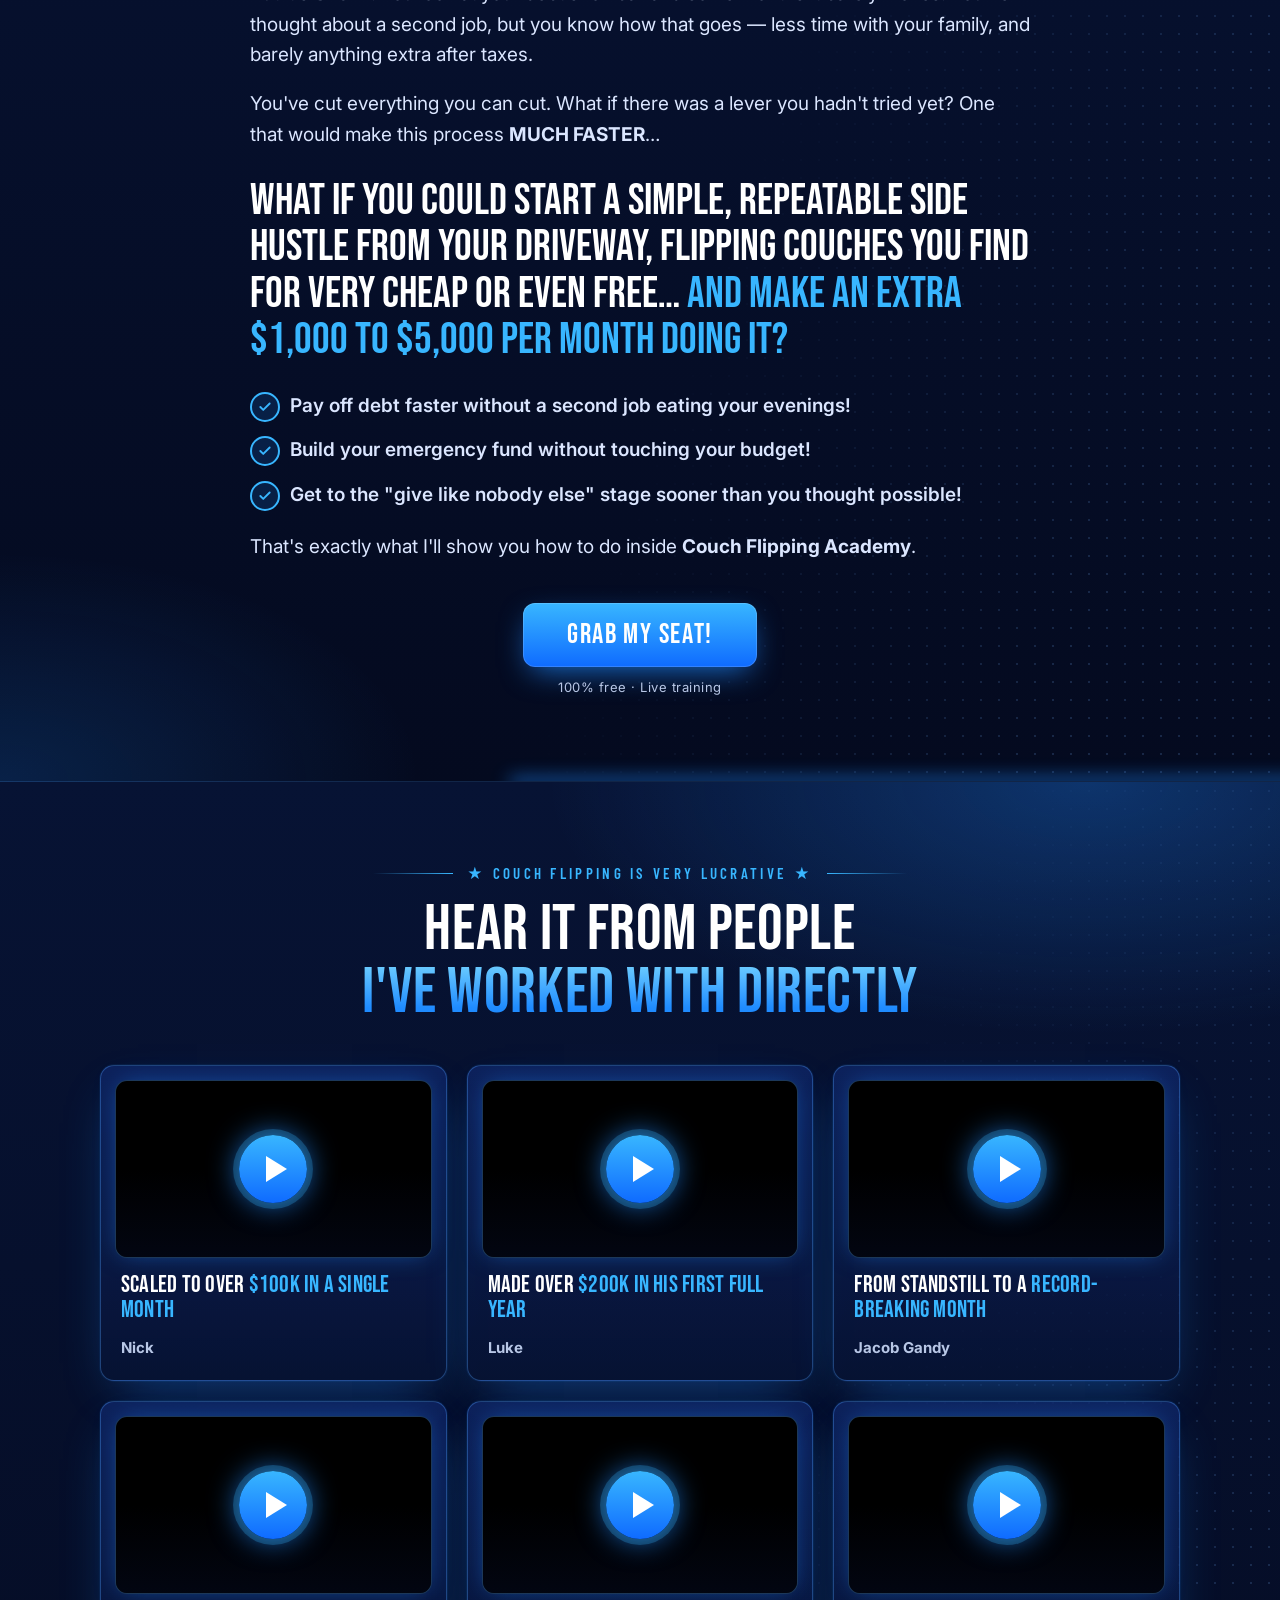
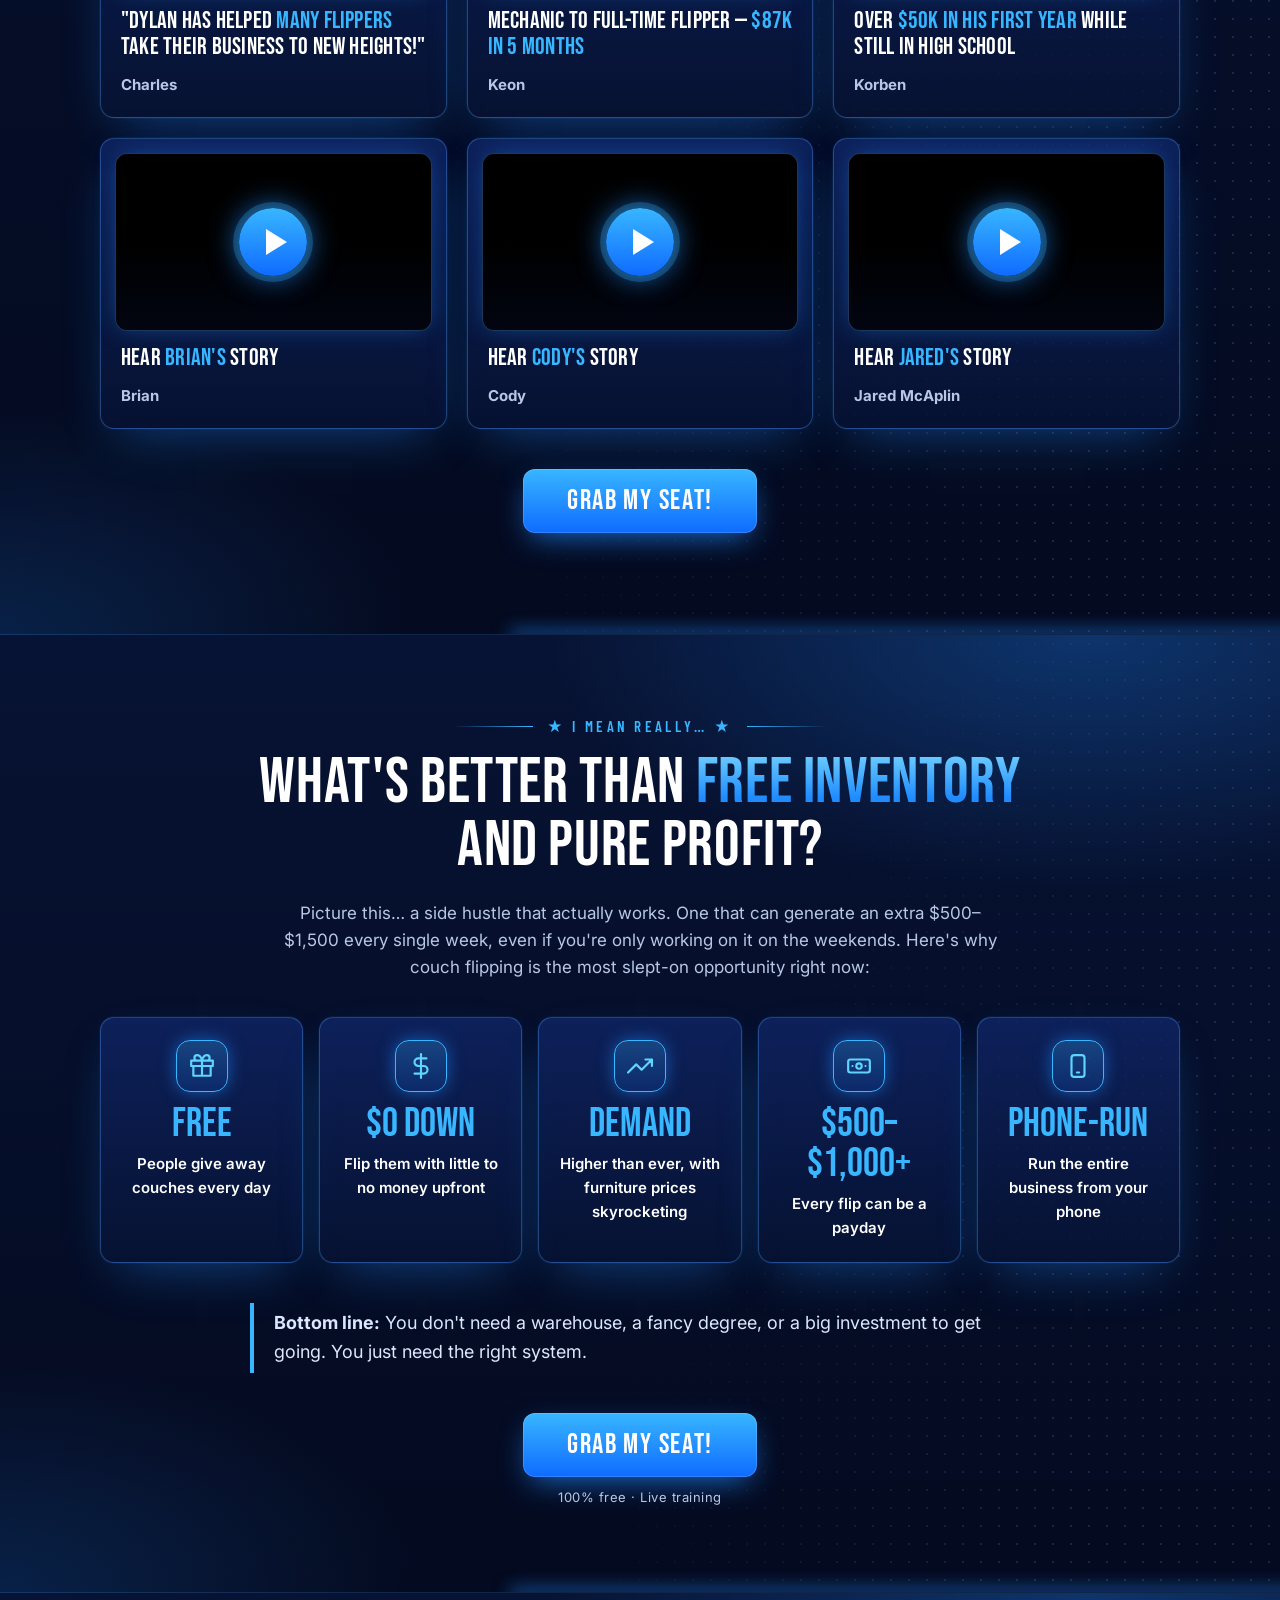
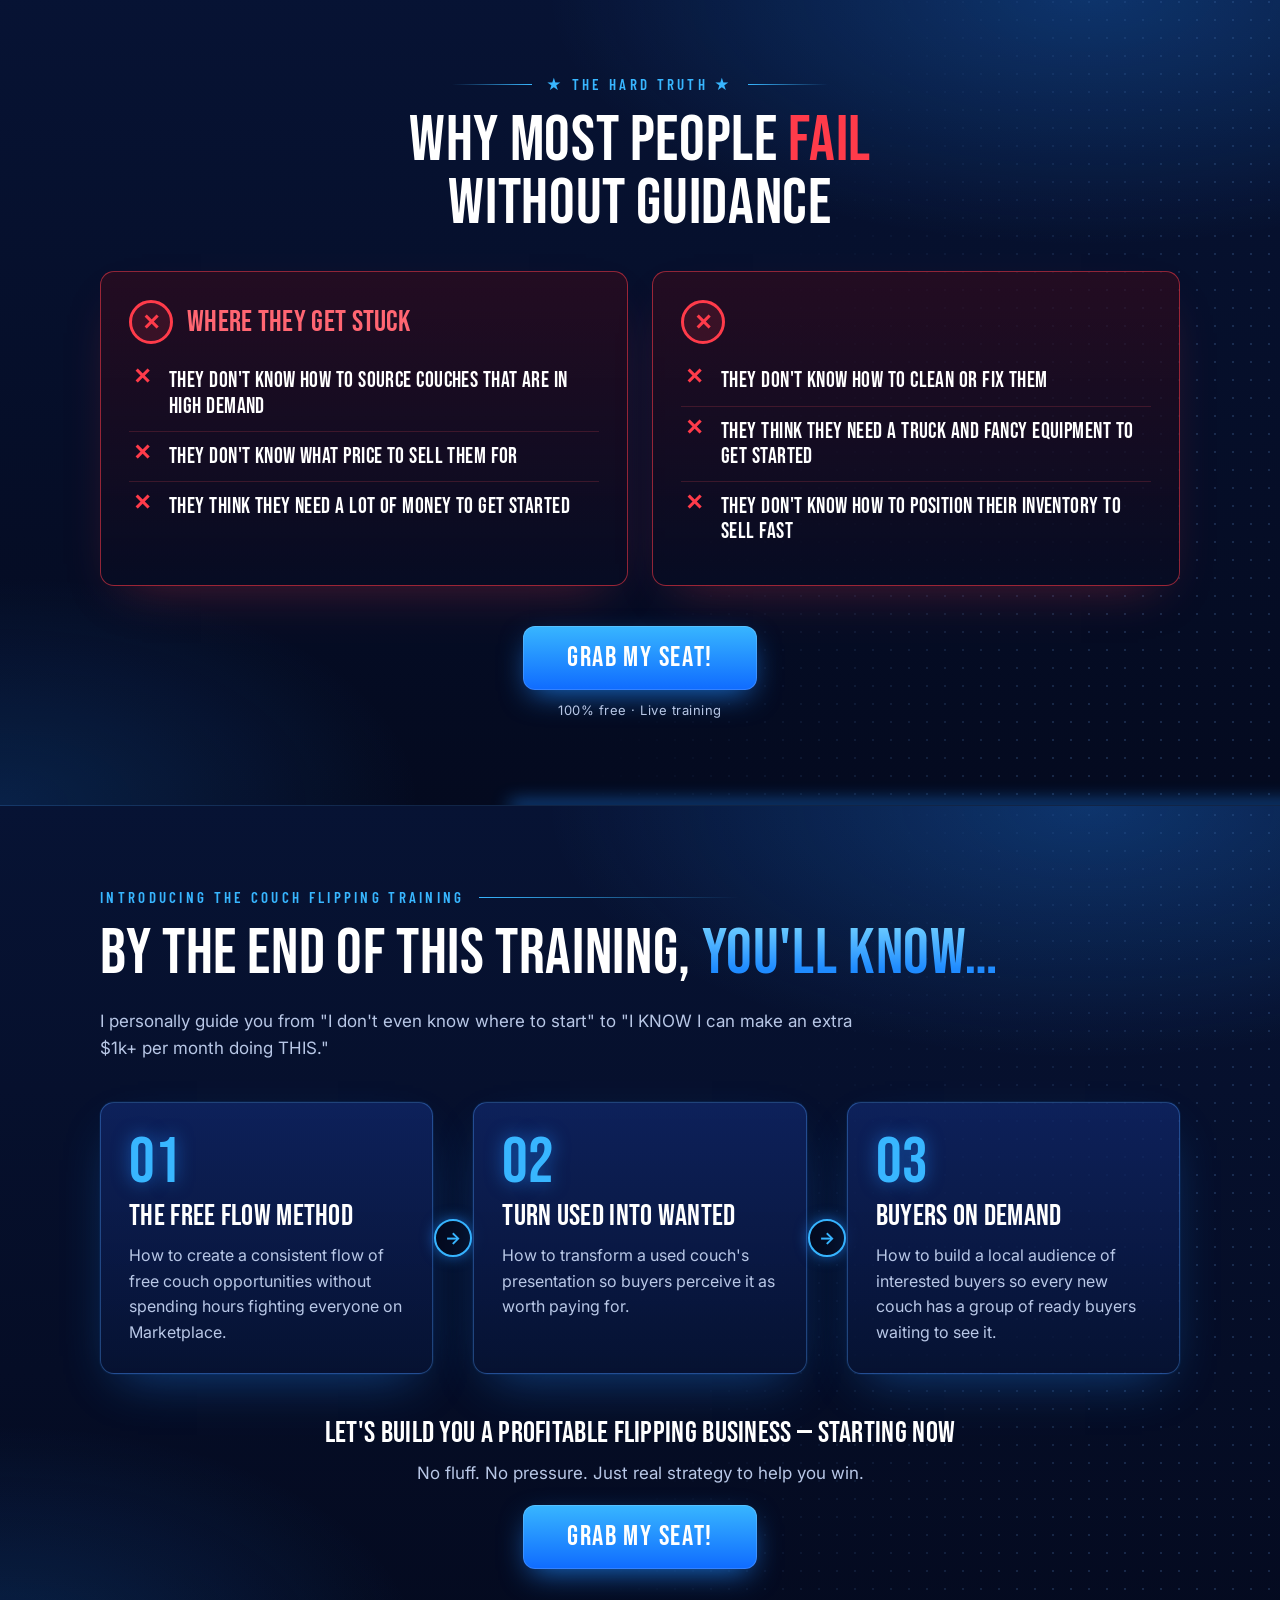
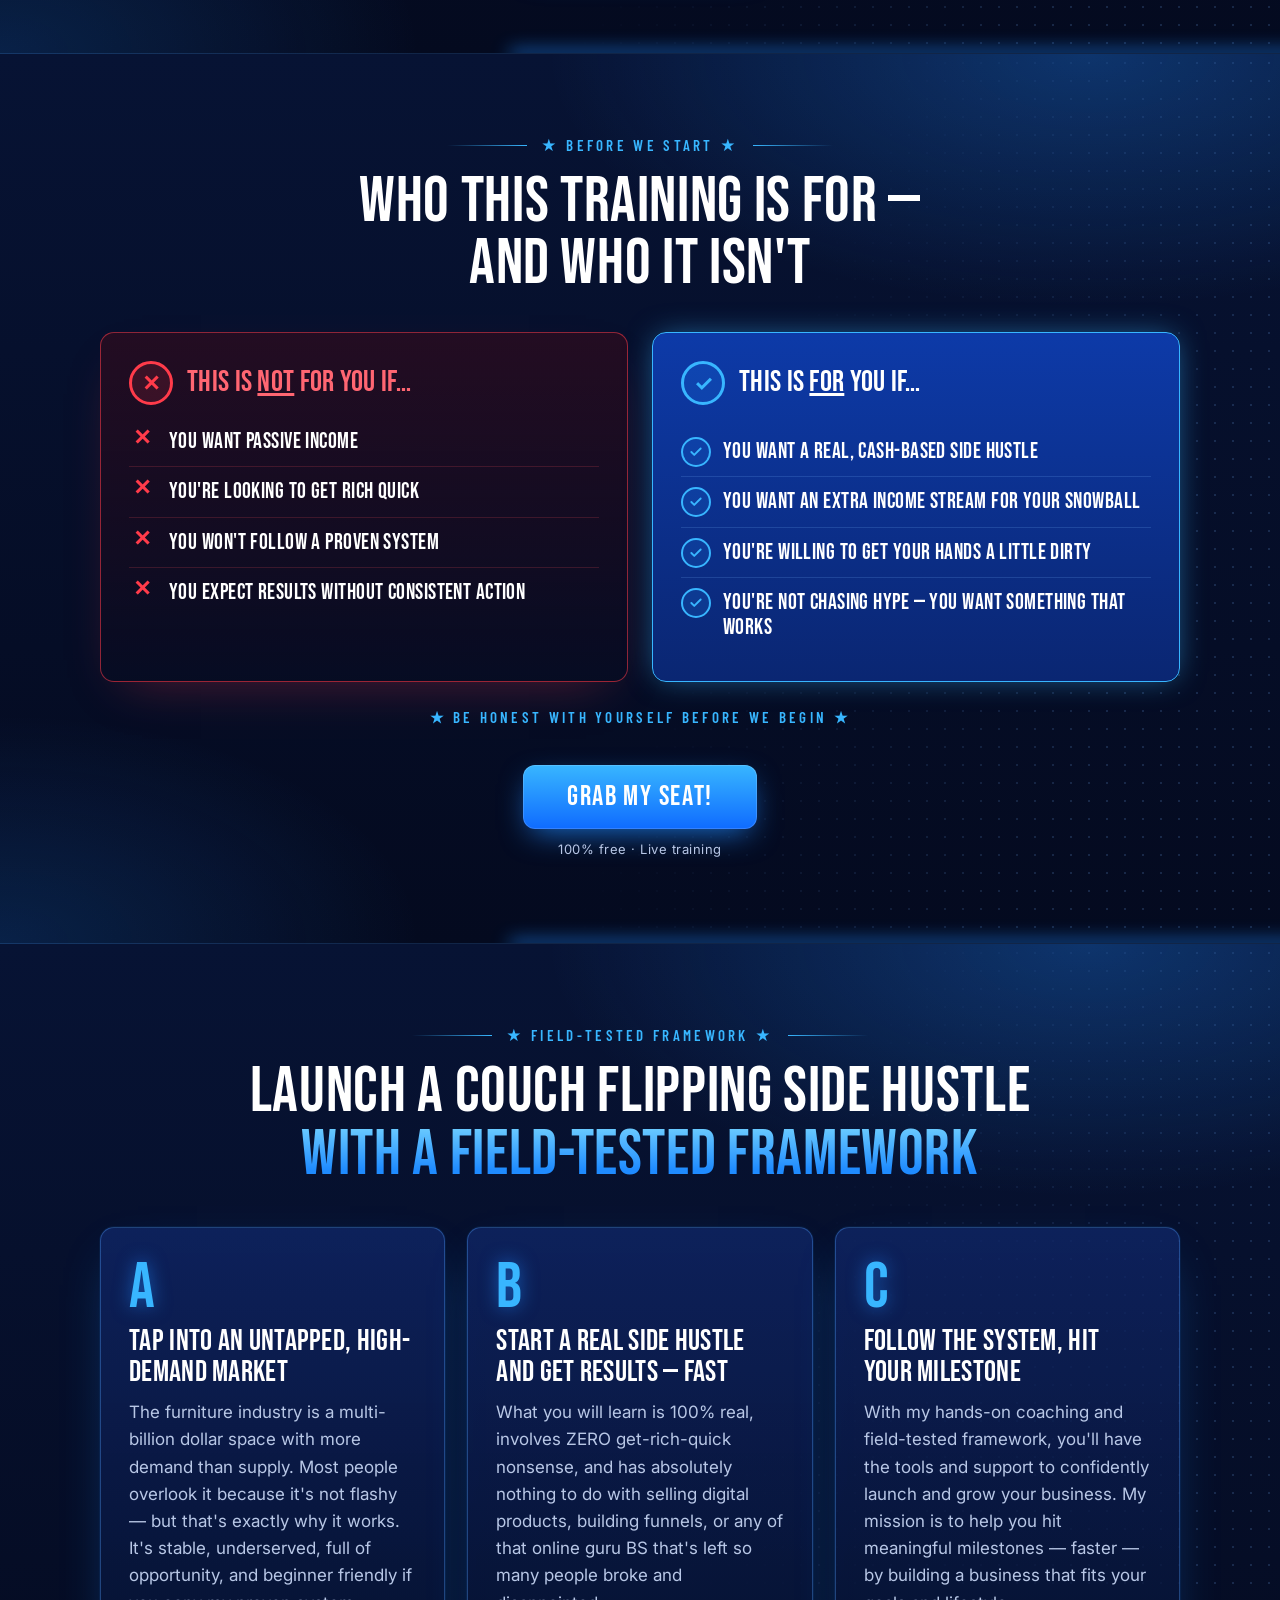
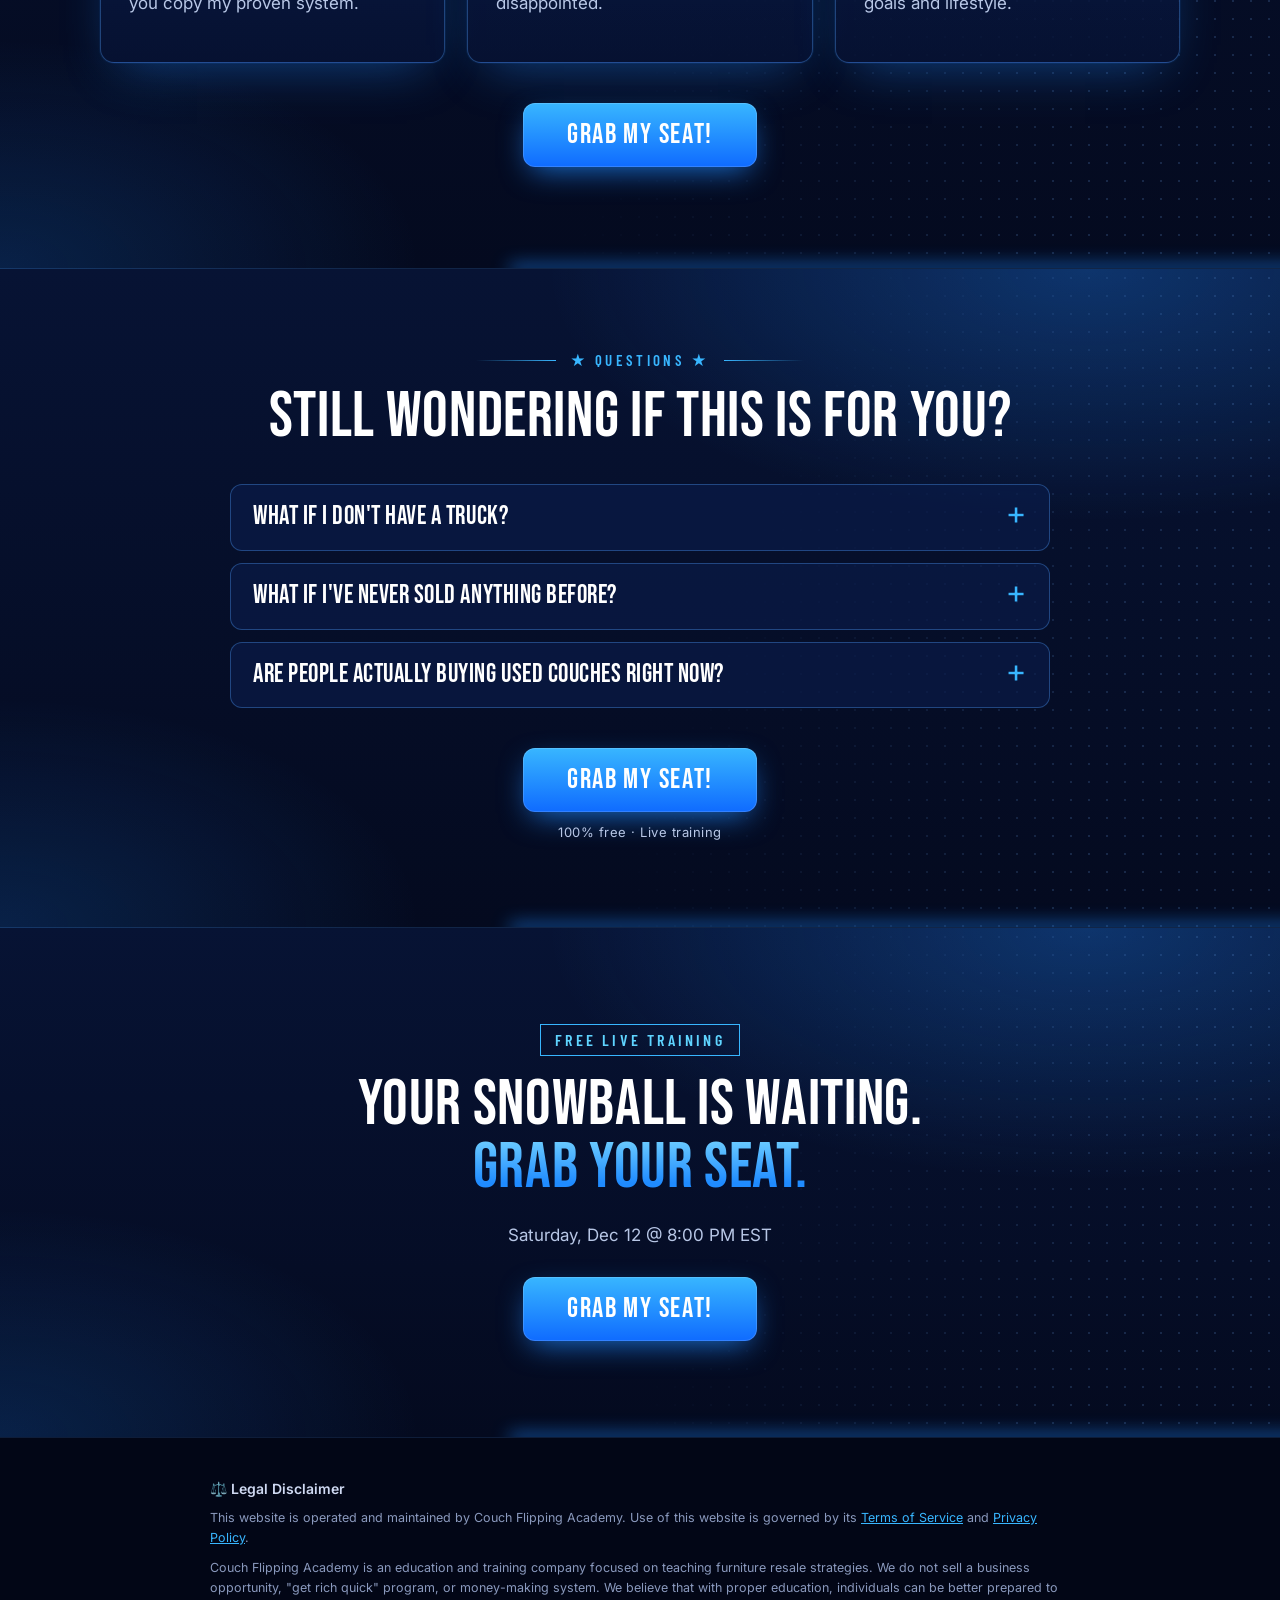
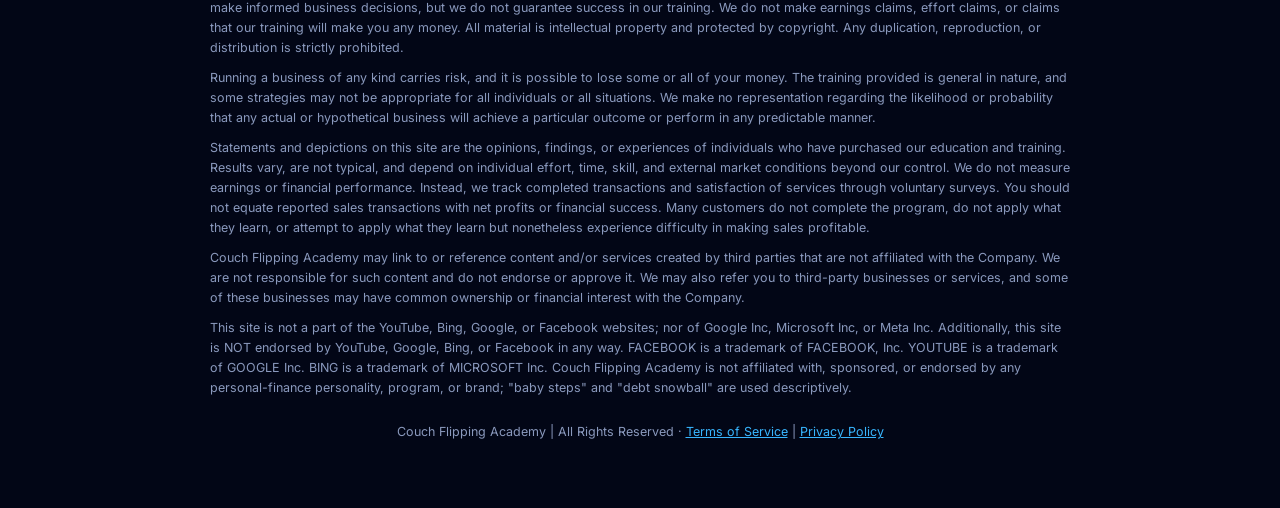
==== commit 60eedc6b: "Headline: even line widths on mobile" ====
--- a/index.html
+++ b/index.html
@@ -26,7 +26,7 @@
       <img class="logo" src="https://assets.cdn.filesafe.space/1BTr0PfdShOJjKXWB7Ab/media/68dbce9fb114c4dc3990479c.png" alt="Couch Flipping Academy">
       <p class="eyebrow-sm">For baby-steppers who want to add an income stream — without a second job</p>
       <div class="boxtag">Free Couch Flipping Training</div>
-      <h1><span class="pre">Pay down your debt by</span><span class="amtline"><span class="amt grad">$1,000–$5,000</span><span class="pm">per month</span></span>in the next 30 days<span class="tail blue">without getting a second job!</span></h1>
+      <h1><span class="pre">Pay down your debt by</span><span class="amtline"><span class="amt grad">$1,000–$5,000</span><span class="pm">per month</span></span><span class="nx">in the next 30 days</span><span class="tail blue">without getting a second job!</span></h1>
       <p class="sub">If you're grinding through your baby steps, this is the side hustle that fits: no experience needed, and cash in your pocket in as little as 30 days.</p>
       <button type="button" class="yt hero-vid" data-id="GRMouqaIRUA" aria-label="Play video: Couch Flipping Academy"><span class="play"></span><span class="yt-label">Watch this first</span></button>
       <div class="bigcd" data-cd hidden><div class="bigcd-label">The next workshop starts in:</div><div class="countdown big4"><div><b>00</b><small>Days</small></div><div><b>00</b><small>Hrs</small></div><div><b>00</b><small>Mins</small></div><div><b>00</b><small>Secs</small></div></div></div>
--- a/styles.css
+++ b/styles.css
@@ -216,6 +216,13 @@
 @media (max-width:860px){.panel-head.dup{display:none}}
 
 /* headline v3: amount + "per month" on one line */
-.hero h1 .amtline{display:flex;flex-wrap:wrap;align-items:baseline;column-gap:.28em;margin:.06em 0 .04em}
-.hero h1 .amtline .amt{display:inline;font-size:1.32em;margin:0}
-.hero h1 .amtline .pm{font-size:.78em}
+.hero h1 .amtline{display:flex;flex-wrap:wrap;align-items:baseline;column-gap:.18em;margin:.06em 0 .04em}
+.hero h1 .amtline .amt{display:inline;font-size:1.25em;margin:0}
+.hero h1 .amtline .pm{font-size:.72em}
+/* headline v3 mobile: every line fills the width */
+@media (max-width:600px){
+.hero h1{font-size:calc((100vw - 40px) / 8.75)}
+.hero h1 .pre{font-size:1.1em}
+.hero h1 .nx{display:block;font-size:1.3em;line-height:1}
+.hero h1 .tail{font-size:.82em}
+}
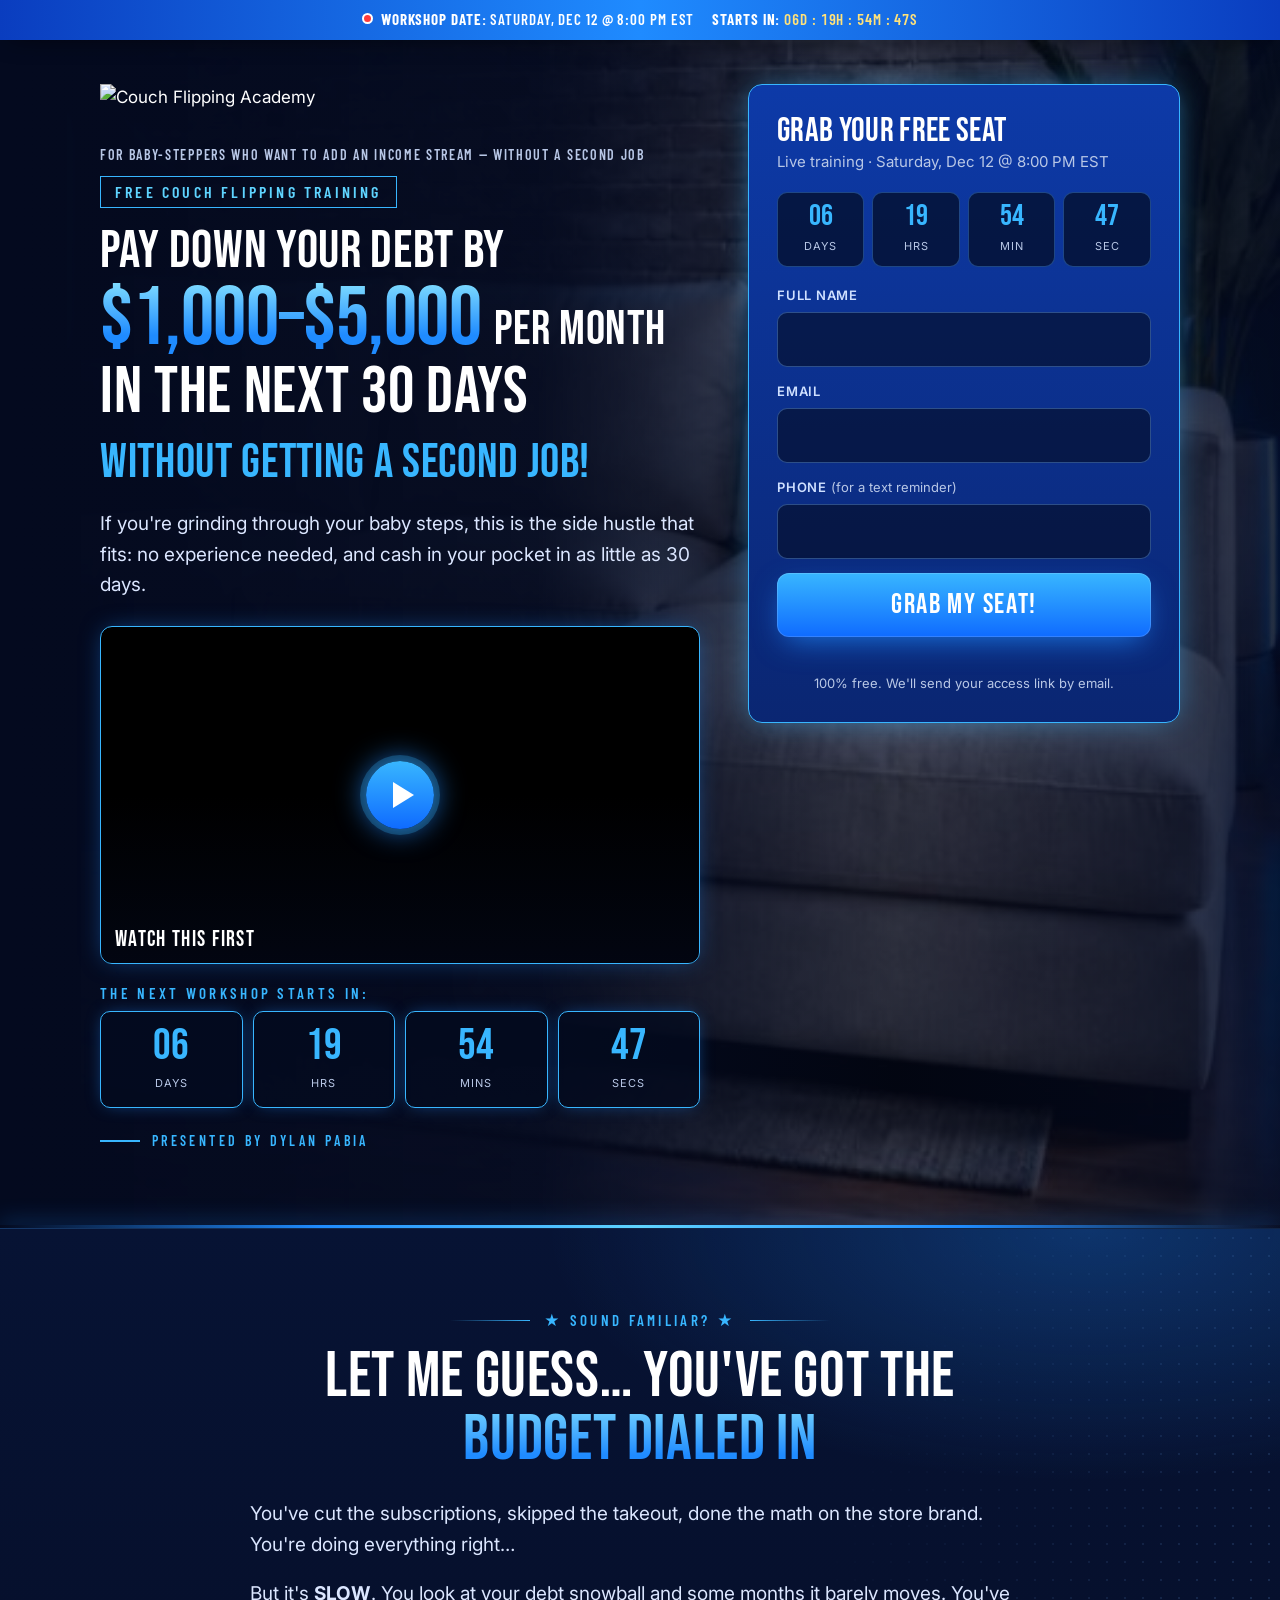
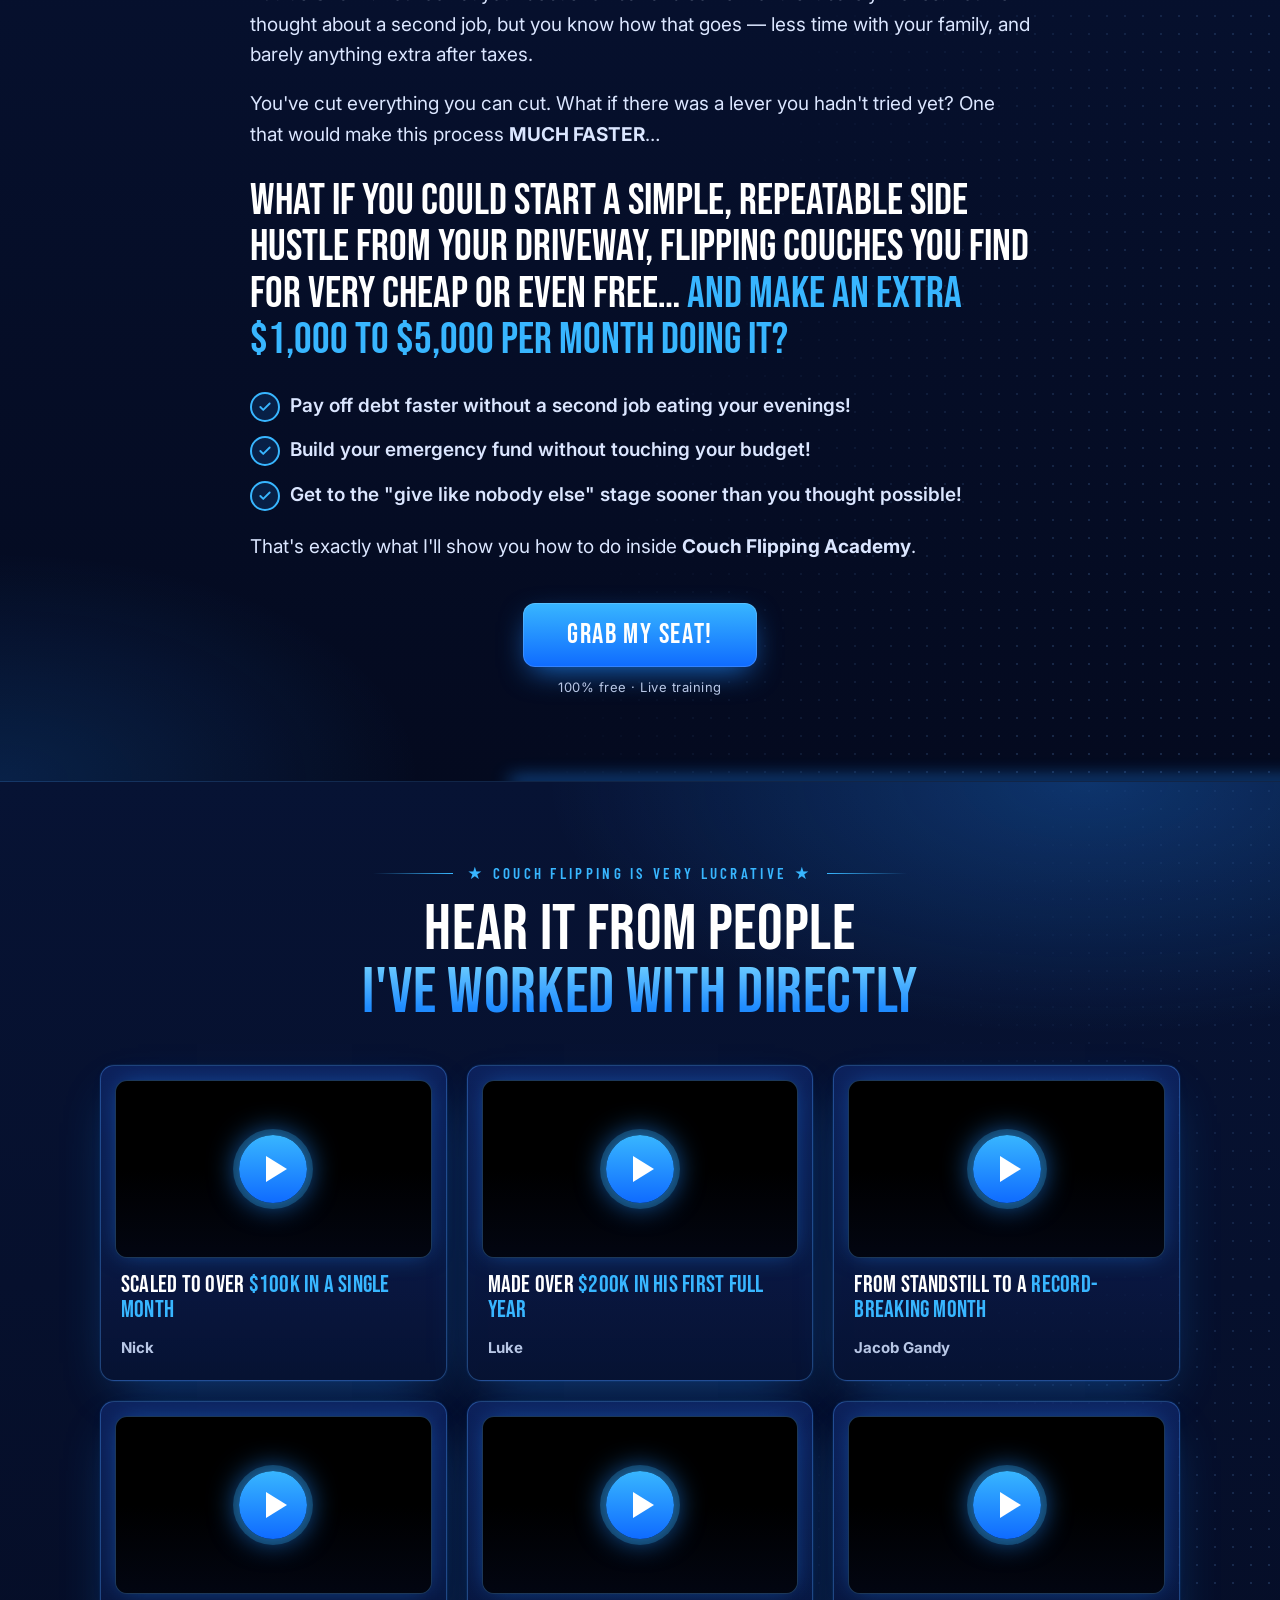
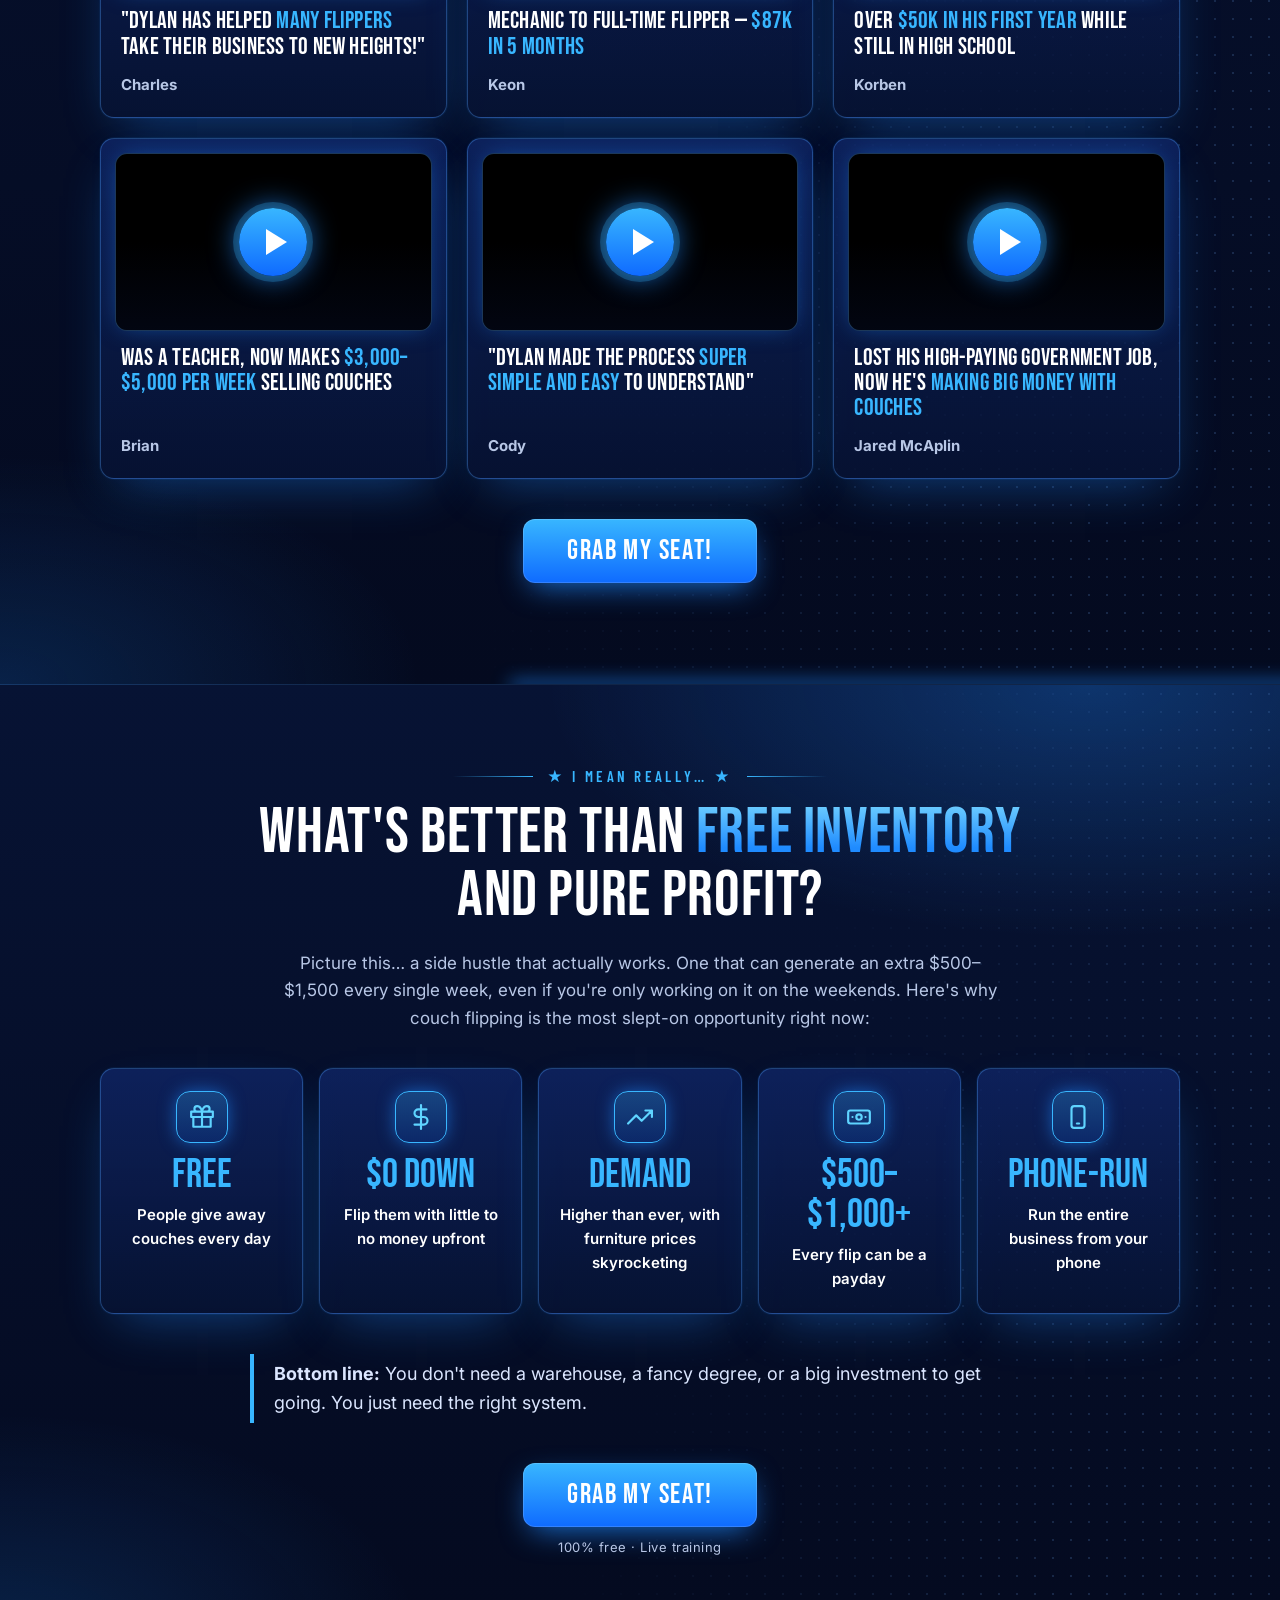
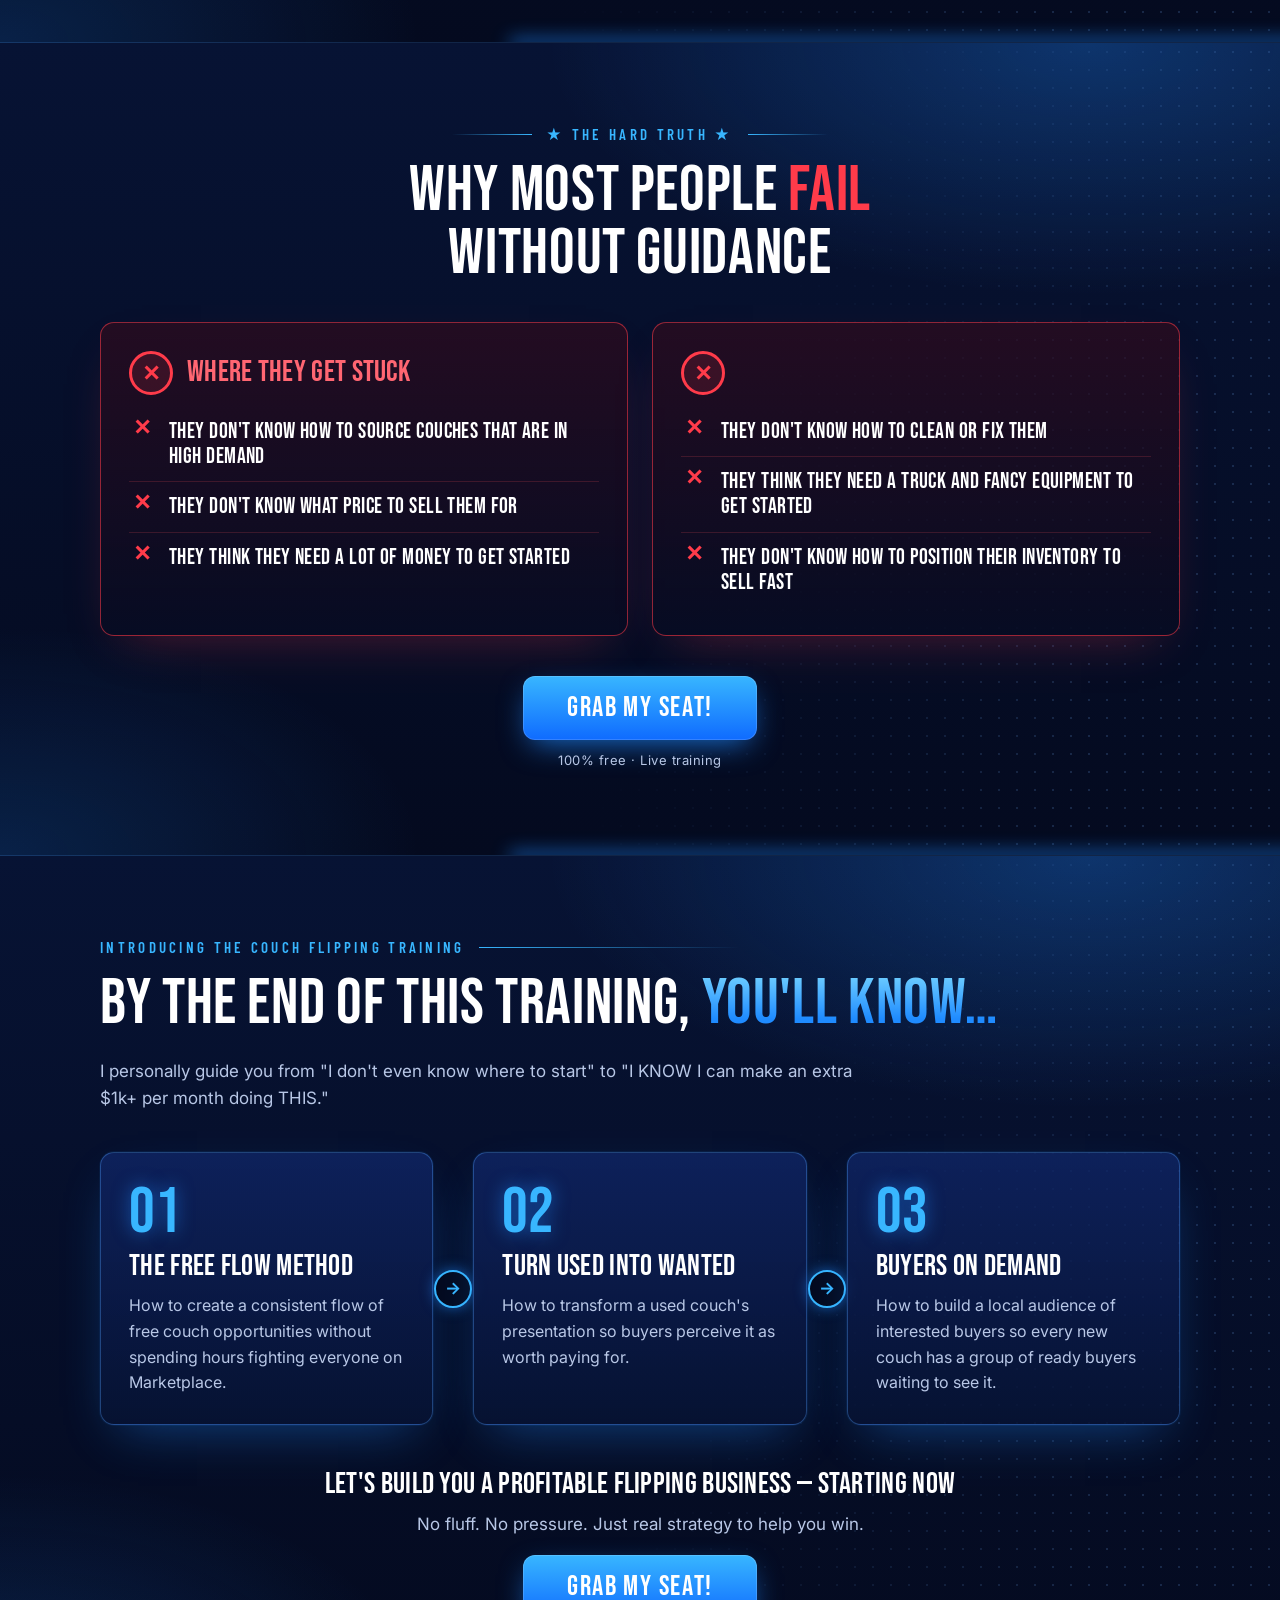
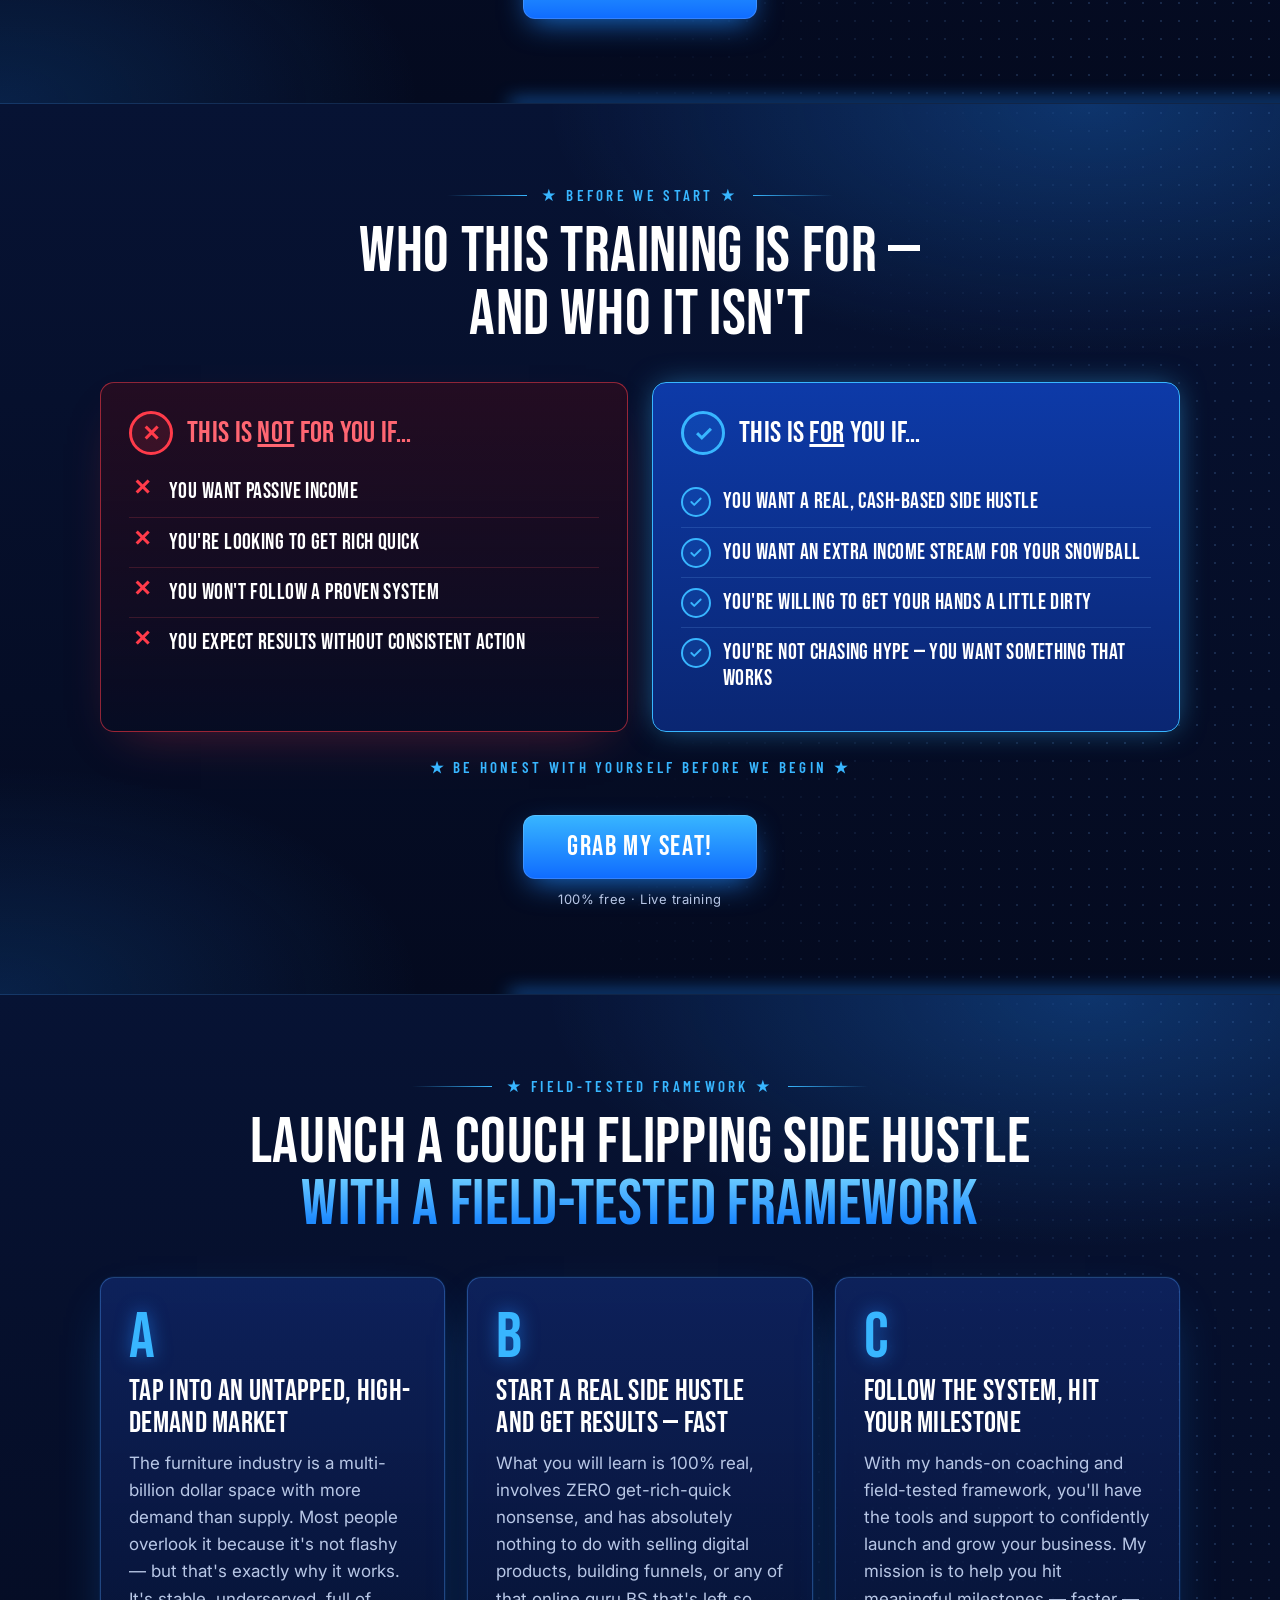
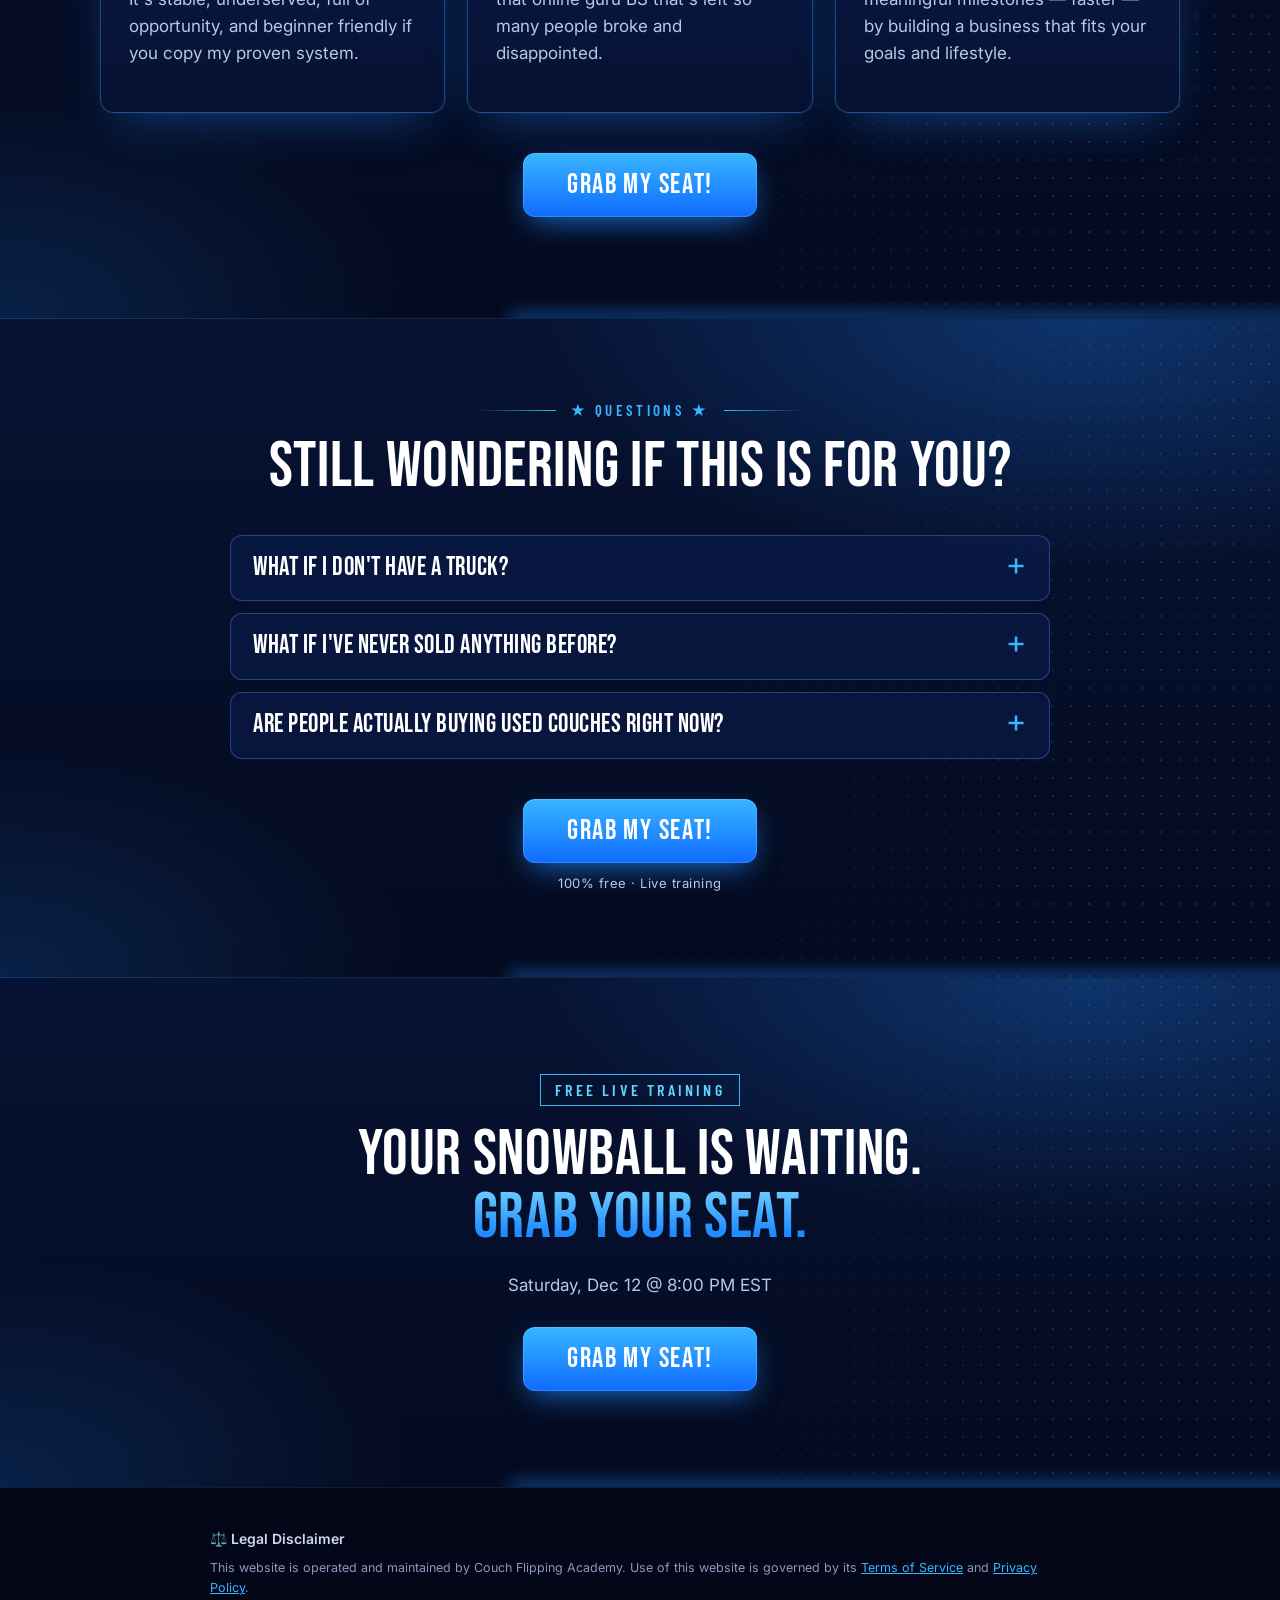
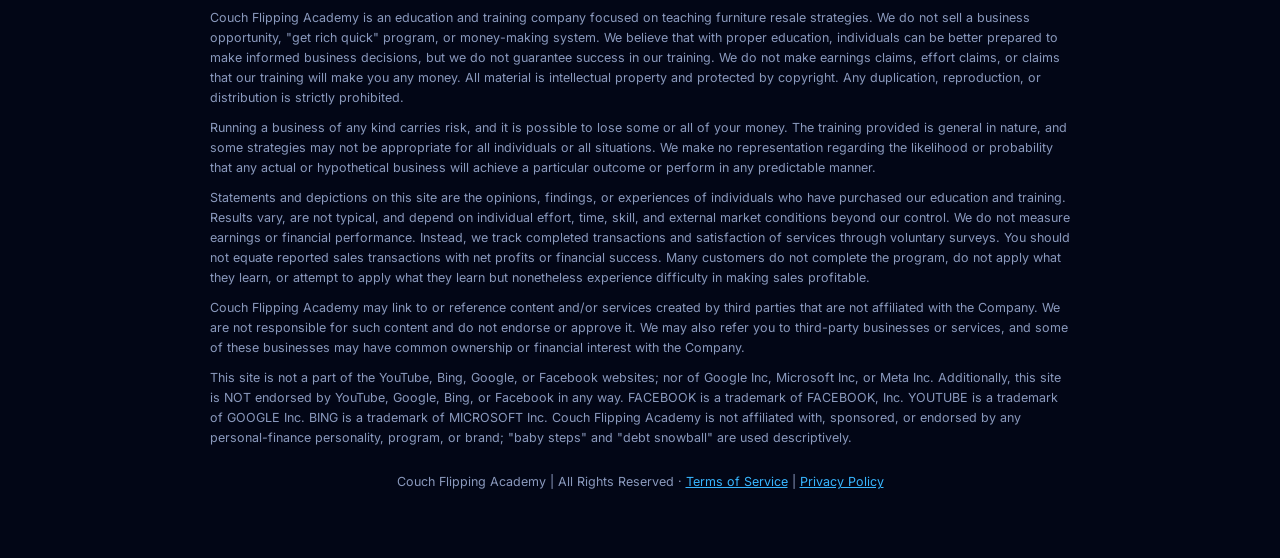
==== commit ae3cd6b7: "Testimonial headlines for Brian, Jared, Cody" ====
--- a/index.html
+++ b/index.html
@@ -86,9 +86,9 @@
       <div class="panel vcard"><button type="button" class="yt" data-id="2va_p0bHc2c" aria-label="Play Charles's testimonial"><span class="play"></span></button><h3>"Dylan has helped <span class="blue">MANY flippers</span> take their business to new heights!"</h3><div class="who"><b>Charles</b></div></div>
       <div class="panel vcard"><button type="button" class="yt" data-id="08neLxi2O70" aria-label="Play Keon's testimonial"><span class="play"></span></button><h3>Mechanic to full-time flipper — <span class="blue">$87k in 5 months</span></h3><div class="who"><b>Keon</b></div></div>
       <div class="panel vcard"><button type="button" class="yt" data-id="WuWjqxkriXI" aria-label="Play Korben's testimonial"><span class="play"></span></button><h3>Over <span class="blue">$50k in his first year</span> while still in high school</h3><div class="who"><b>Korben</b></div></div>
-      <div class="panel vcard"><button type="button" class="yt" data-id="AursKf5fDu4" aria-label="Play Brian's testimonial"><span class="play"></span></button><h3>Hear <span class="blue">Brian's</span> story</h3><div class="who"><b>Brian</b></div></div>
-      <div class="panel vcard"><button type="button" class="yt" data-id="aJC1ueLAHWI" aria-label="Play Cody's testimonial"><span class="play"></span></button><h3>Hear <span class="blue">Cody's</span> story</h3><div class="who"><b>Cody</b></div></div>
-      <div class="panel vcard"><button type="button" class="yt" data-id="tI9C-mhf1P4" aria-label="Play Jared's testimonial"><span class="play"></span></button><h3>Hear <span class="blue">Jared's</span> story</h3><div class="who"><b>Jared McAplin</b></div></div>
+      <div class="panel vcard"><button type="button" class="yt" data-id="AursKf5fDu4" aria-label="Play Brian's testimonial"><span class="play"></span></button><h3>Was a teacher, now makes <span class="blue">$3,000–$5,000 per week</span> selling couches</h3><div class="who"><b>Brian</b></div></div>
+      <div class="panel vcard"><button type="button" class="yt" data-id="aJC1ueLAHWI" aria-label="Play Cody's testimonial"><span class="play"></span></button><h3>"Dylan made the process <span class="blue">super simple and easy</span> to understand"</h3><div class="who"><b>Cody</b></div></div>
+      <div class="panel vcard"><button type="button" class="yt" data-id="tI9C-mhf1P4" aria-label="Play Jared's testimonial"><span class="play"></span></button><h3>Lost his high-paying government job, now he's <span class="blue">making big money with couches</span></h3><div class="who"><b>Jared McAplin</b></div></div>
     </div>
     <p style="margin-top:40px"><a class="btn inline" href="#register">Grab My Seat!</a></p>
   </div>
--- a/styles.css
+++ b/styles.css
@@ -226,3 +226,89 @@
 .hero h1 .nx{display:block;font-size:1.3em;line-height:1}
 .hero h1 .tail{font-size:.82em}
 }
+
+/* thank-you: student lounge game */
+.lounge{padding:30px 0 80px}
+.room{position:relative;border:1.5px solid var(--line);border-radius:18px;overflow:hidden;box-shadow:0 0 40px -10px rgba(31,139,255,.55);background:#040a1f;touch-action:none;user-select:none;-webkit-user-select:none}
+.room canvas{display:block;width:100%;outline:none}
+.room-start{position:absolute;inset:0;margin:auto;width:max-content;height:max-content;padding:16px 28px;border:0;border-radius:14px;background:linear-gradient(180deg,#38b6ff,#0f6bff);color:#fff;font:28px "Bebas Neue",Impact,sans-serif;letter-spacing:.04em;cursor:pointer;box-shadow:0 10px 30px -6px rgba(31,139,255,.8)}
+.room-start[hidden],.room-prompt[hidden],.vid-modal[hidden]{display:none}
+.room-prompt{position:absolute;left:12px;right:12px;bottom:12px;display:flex;align-items:center;gap:12px;justify-content:space-between;background:rgba(5,13,38,.92);border:1.5px solid var(--blue-2);border-radius:12px;padding:10px 12px;text-align:left}
+.room-prompt b{display:block;font:22px "Bebas Neue",Impact,sans-serif;letter-spacing:.03em}
+.room-prompt span{display:block;font-size:14px;color:var(--muted);line-height:1.3}
+.room-prompt button{flex:none;border:0;border-radius:10px;padding:10px 16px;background:var(--blue);color:#fff;font:20px "Bebas Neue",Impact,sans-serif;letter-spacing:.04em;cursor:pointer}
+.room-foot{display:flex;justify-content:space-between;gap:12px;flex-wrap:wrap;margin-top:10px;font-size:13px;color:var(--muted)}
+#room-count{color:var(--blue-2);font-weight:600}
+.room-list{margin-top:18px;display:flex;flex-wrap:wrap;gap:8px;justify-content:center;align-items:center;font-size:14px;color:var(--muted)}
+.room-list span{width:100%;margin-bottom:2px}
+.room-list button{border:1px solid var(--line);background:rgba(31,139,255,.08);color:#fff;border-radius:999px;padding:6px 14px;font:16px "Bebas Neue",Impact,sans-serif;letter-spacing:.05em;cursor:pointer}
+.room-list button.seen{border-color:#2bb673;background:rgba(43,182,115,.15)}
+.room-list button.seen::after{content:" \2713";color:#2bb673}
+.vid-modal{position:fixed;inset:0;z-index:100;background:rgba(2,6,20,.85);display:flex;align-items:center;justify-content:center;padding:16px}
+.vid-box{position:relative;width:min(900px,100%);background:var(--navy-1);border:1.5px solid var(--blue-2);border-radius:16px;overflow:hidden}
+.vid-frame{aspect-ratio:16/9;background:#000}
+.vid-frame iframe{width:100%;height:100%;border:0;display:block}
+.vid-cap{padding:12px 16px;text-align:left}
+.vid-cap b{display:block;font:24px "Bebas Neue",Impact,sans-serif;letter-spacing:.03em}
+.vid-cap span{color:var(--muted);font-size:15px}
+.vid-close{position:absolute;top:8px;right:8px;z-index:2;width:38px;height:38px;border-radius:50%;border:0;background:rgba(5,13,38,.85);color:#fff;font-size:24px;line-height:1;cursor:pointer}
+@media (max-width:600px){
+.room-prompt{left:8px;right:8px;bottom:8px;padding:8px 10px}
+.room-prompt b{font-size:19px}
+.room-prompt span{font-size:12.5px;display:-webkit-box;-webkit-line-clamp:2;-webkit-box-orient:vertical;overflow:hidden}
+.room-prompt button{padding:8px 12px;font-size:18px}
+}
+
+/* thank-you v2: compact header so the game is visible right away, joystick */
+.ty-top{padding:14px 0 10px}
+.ty-top .ty-logo{height:30px;width:auto;margin:0 auto 8px;display:block}
+.ty-top .ty-kicker{font-size:12px;margin-bottom:6px}
+.ty-top .ty-kicker::before,.ty-top .ty-kicker::after{width:40px}
+.ty-h1{font-size:clamp(28px,3.4vw,40px);margin:0 0 4px}
+.ty-sub{font-size:14px;margin:0 0 8px}
+.ty-checks{list-style:none;margin:0 auto;padding:0;display:flex;flex-wrap:wrap;gap:6px 8px;justify-content:center}
+.ty-checks li{font:600 13px/1.25 "Barlow Condensed","Inter",sans-serif;letter-spacing:.03em;text-transform:uppercase;background:rgba(31,139,255,.12);border:1px solid var(--line);border-radius:999px;padding:5px 12px 5px 26px;position:relative;text-align:left}
+.ty-checks li::before{content:"\2713";position:absolute;left:10px;top:5px;color:var(--blue-2)}
+.lounge{padding:14px 0 60px}
+.ty-h2{font-size:clamp(22px,2.6vw,30px);margin:0 0 2px}
+.ty-sub2{font-size:14px;margin:0 0 10px}
+/* keep the whole room on screen on laptops */
+.joy{position:absolute;left:14px;bottom:14px;width:96px;height:96px;border-radius:50%;background:rgba(5,13,38,.55);border:2px solid rgba(95,212,255,.55);box-shadow:0 0 18px -4px rgba(31,139,255,.8);touch-action:none;z-index:3;display:none}
+.room.on .joy{display:block}
+.joy-knob{position:absolute;left:50%;top:50%;width:42px;height:42px;margin:-21px 0 0 -21px;border-radius:50%;background:linear-gradient(180deg,#5fd4ff,#1f8bff);box-shadow:0 4px 12px rgba(0,0,0,.4);pointer-events:none}
+.room-prompt{top:12px;bottom:auto}
+@media (max-width:600px){
+.ty-checks li{font-size:12px;padding:4px 10px 4px 24px}
+.ty-checks li::before{top:4px;left:9px}
+.room{min-width:0}
+.room-prompt{top:8px;bottom:auto}
+.joy{width:88px;height:88px;left:10px;bottom:10px}
+}
+/* thank-you v2b: tighter header */
+.ty-top{padding:10px 0 6px}
+.ty-top .ty-logo{height:24px;margin-bottom:4px}
+.ty-top .ty-kicker{font-size:11px;margin-bottom:2px}
+.ty-h1{font-size:clamp(26px,3vw,36px);margin-bottom:2px}
+.ty-sub{font-size:13px;margin-bottom:6px}
+.ty-checks li{font-size:12px;padding:3px 10px 3px 24px}
+.ty-checks li::before{top:3px;left:9px}
+.lounge{padding:8px 0 60px}
+.ty-h2{font-size:clamp(20px,2.2vw,26px)}
+.ty-sub2{font-size:13px;margin-bottom:8px}
+@media (max-width:600px){
+.bar{font-size:12px;padding:6px 10px}
+.ty-top .ty-logo{height:20px}
+.ty-h1{font-size:24px}
+.ty-sub{font-size:12px;line-height:1.35}
+.ty-checks{gap:4px}
+.ty-checks li{font-size:11px;line-height:1.2;padding:3px 8px 3px 20px}
+.ty-checks li::before{left:7px}
+.ty-sub2{display:none}
+}
+@media (max-width:600px){
+.room-prompt{padding:6px 8px;gap:8px}
+.room-prompt b{font-size:16px}
+.room-prompt span{font-size:11px}
+.room-prompt button{padding:6px 10px;font-size:16px}
+}
+.room{margin-left:auto;margin-right:auto}
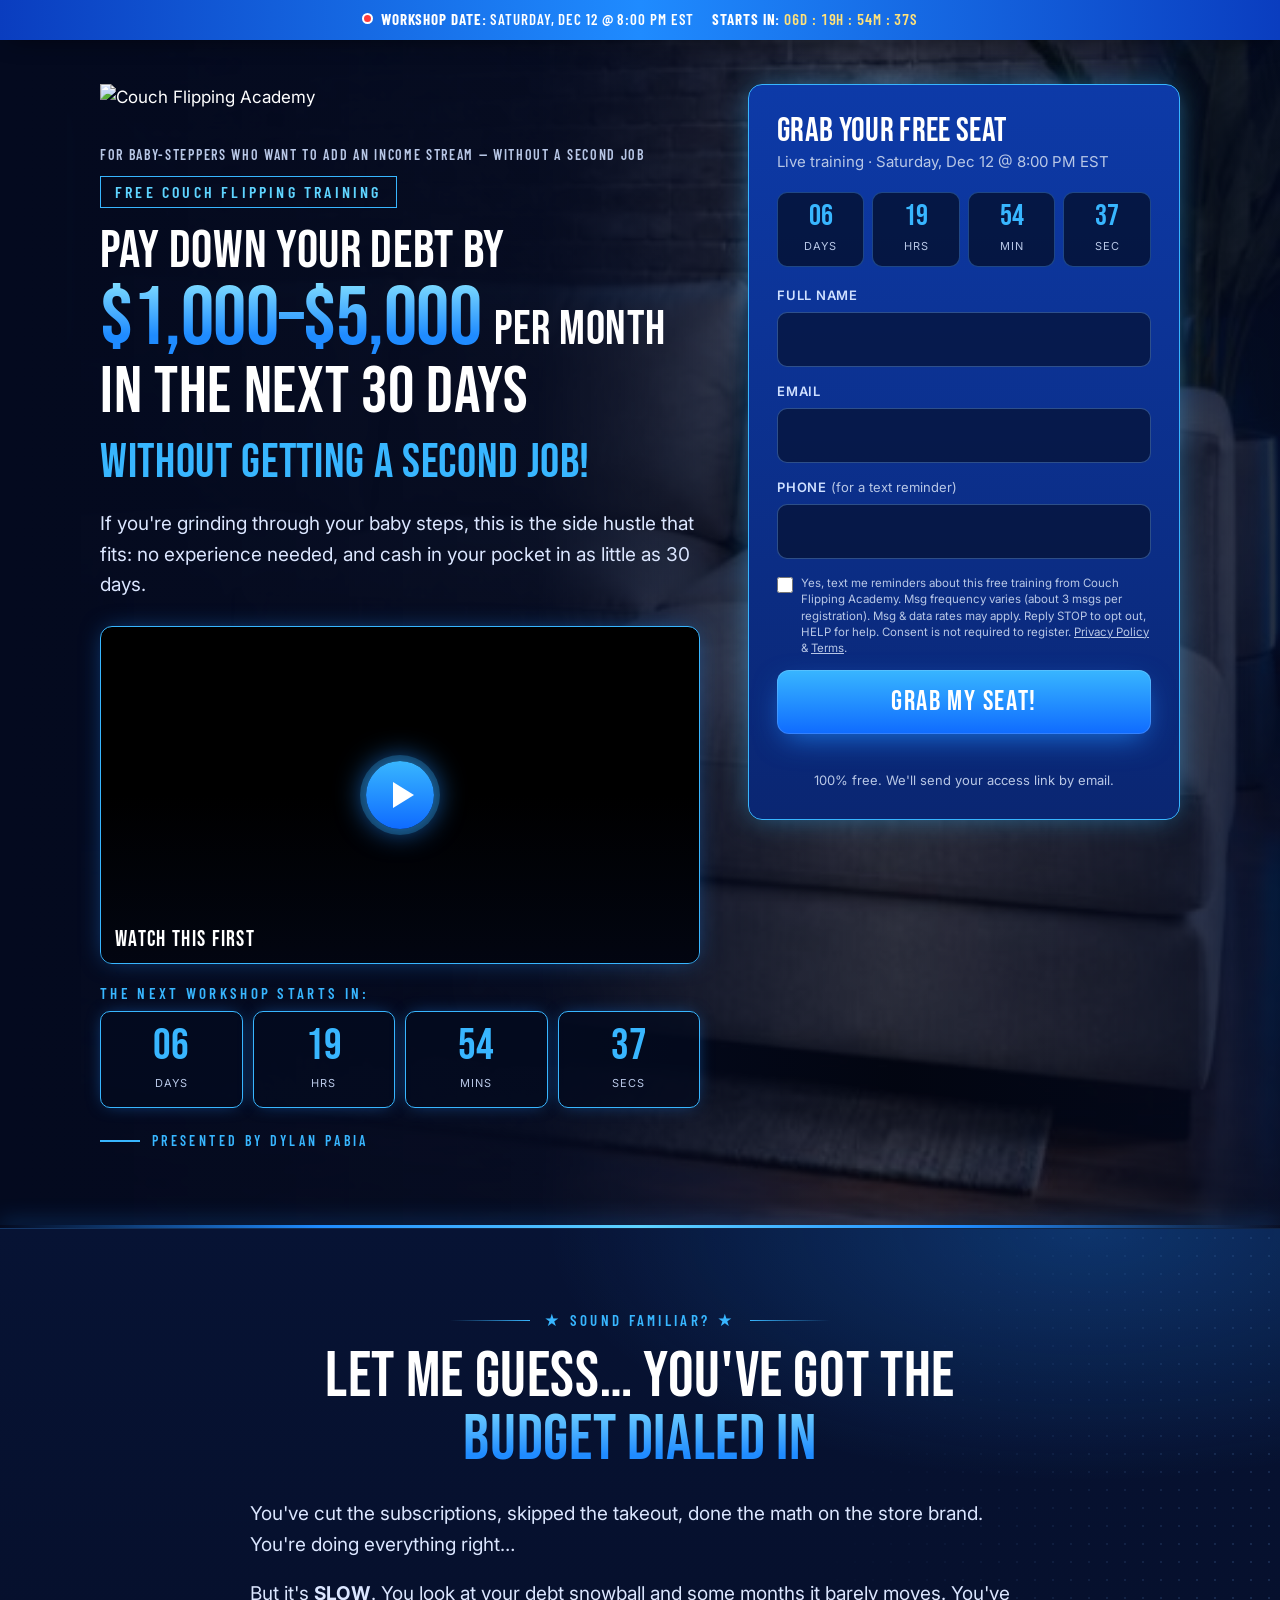
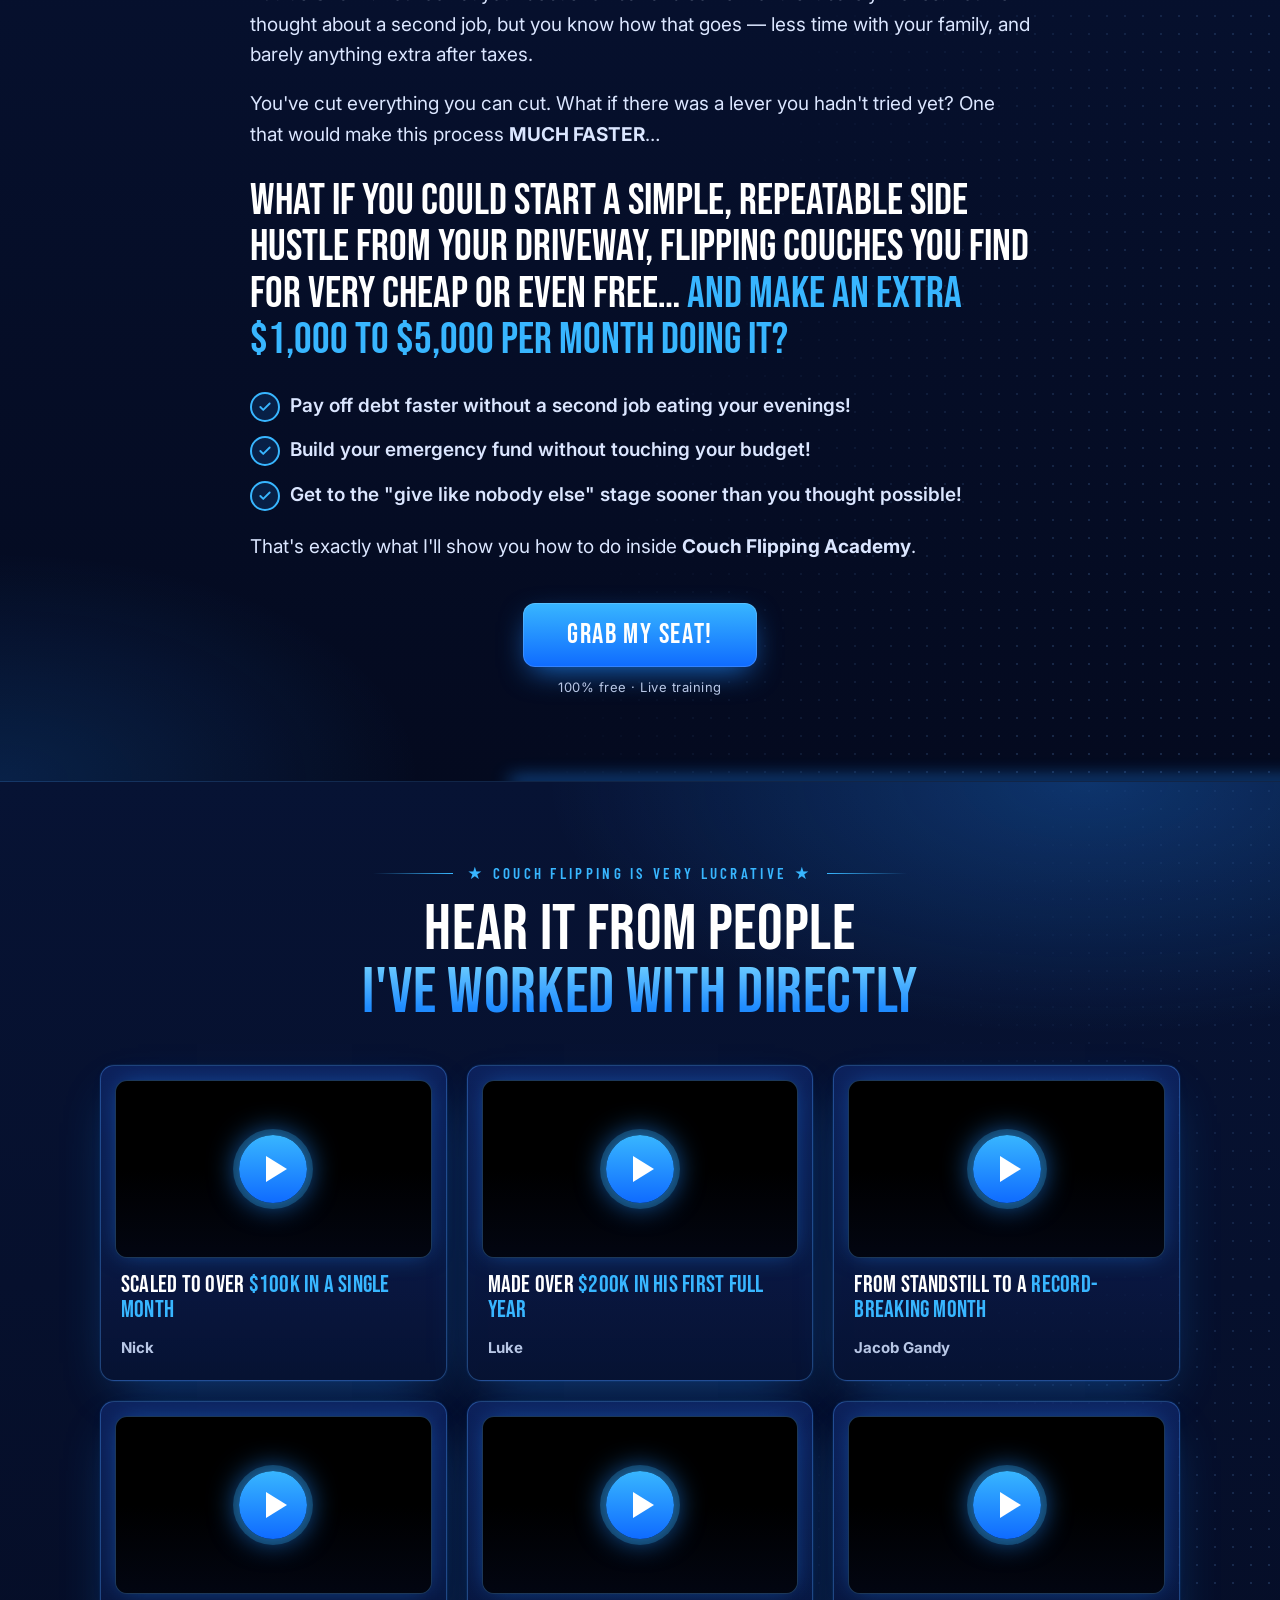
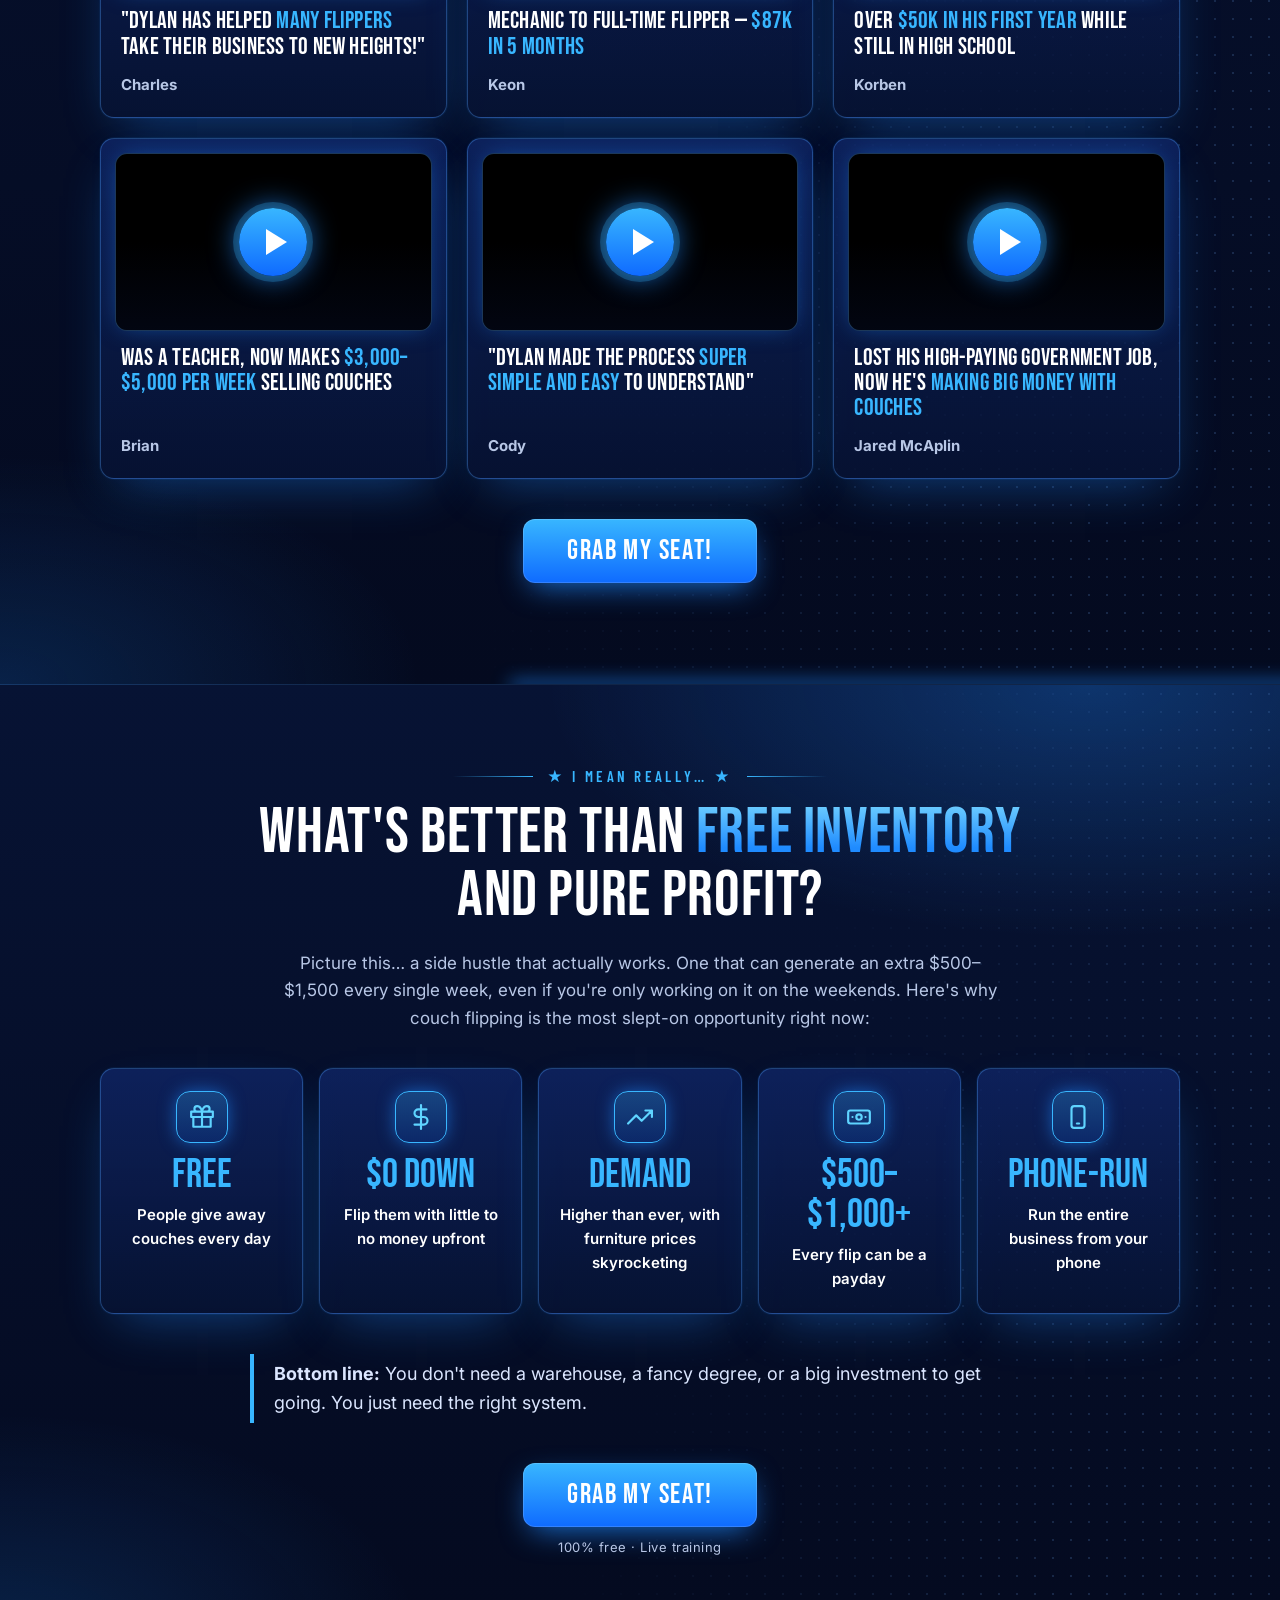
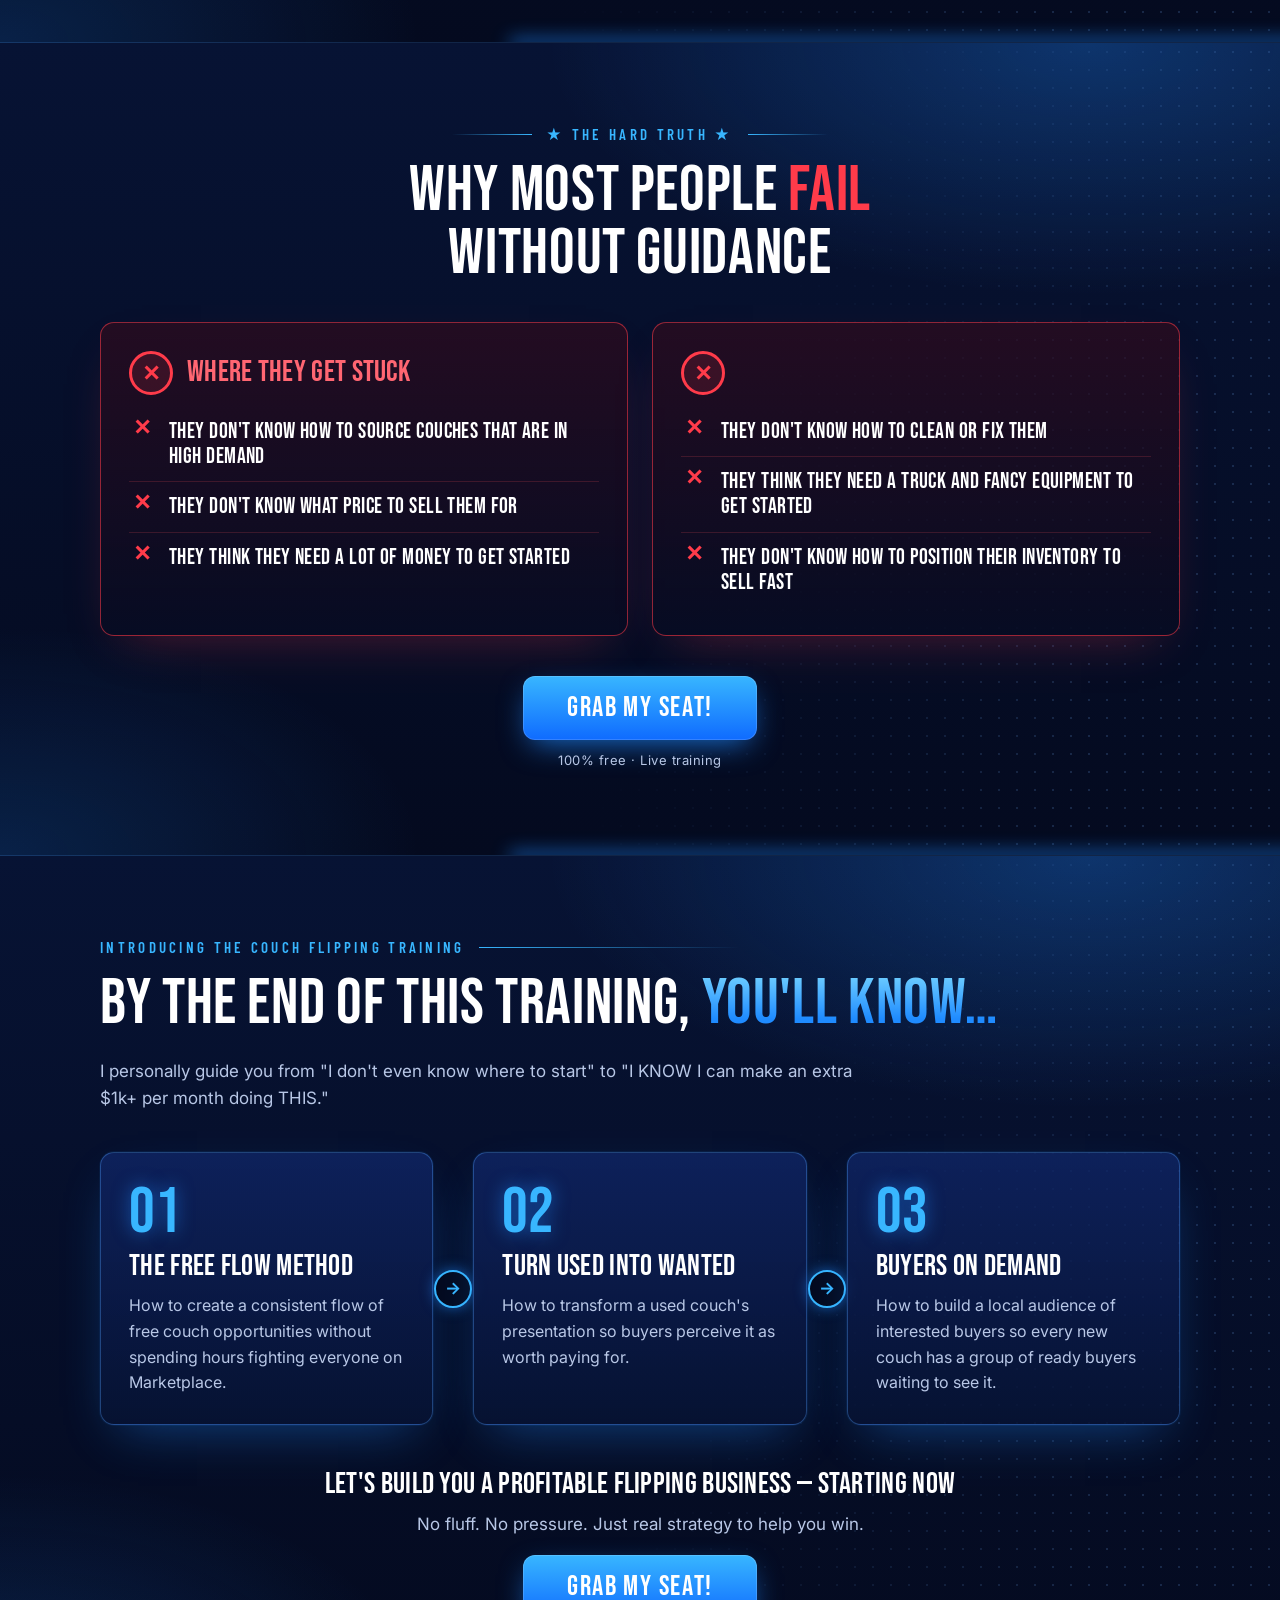
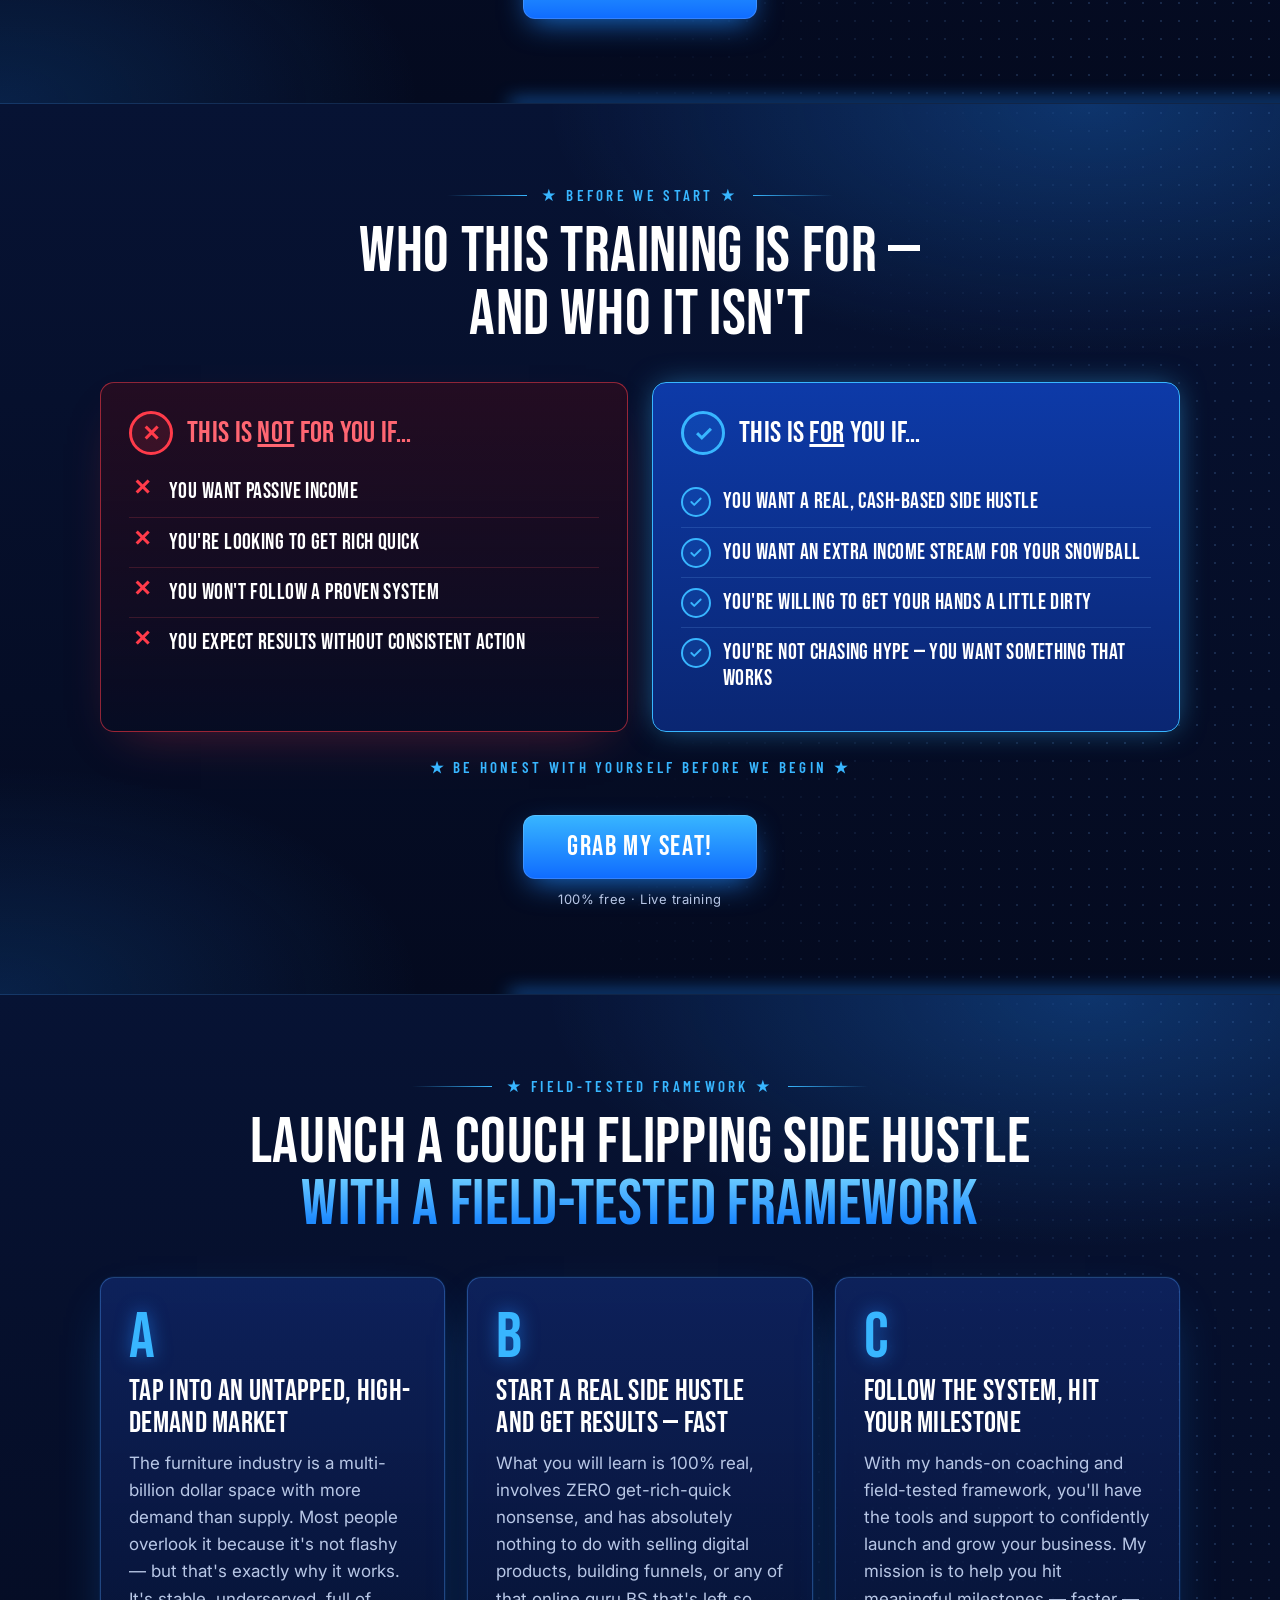
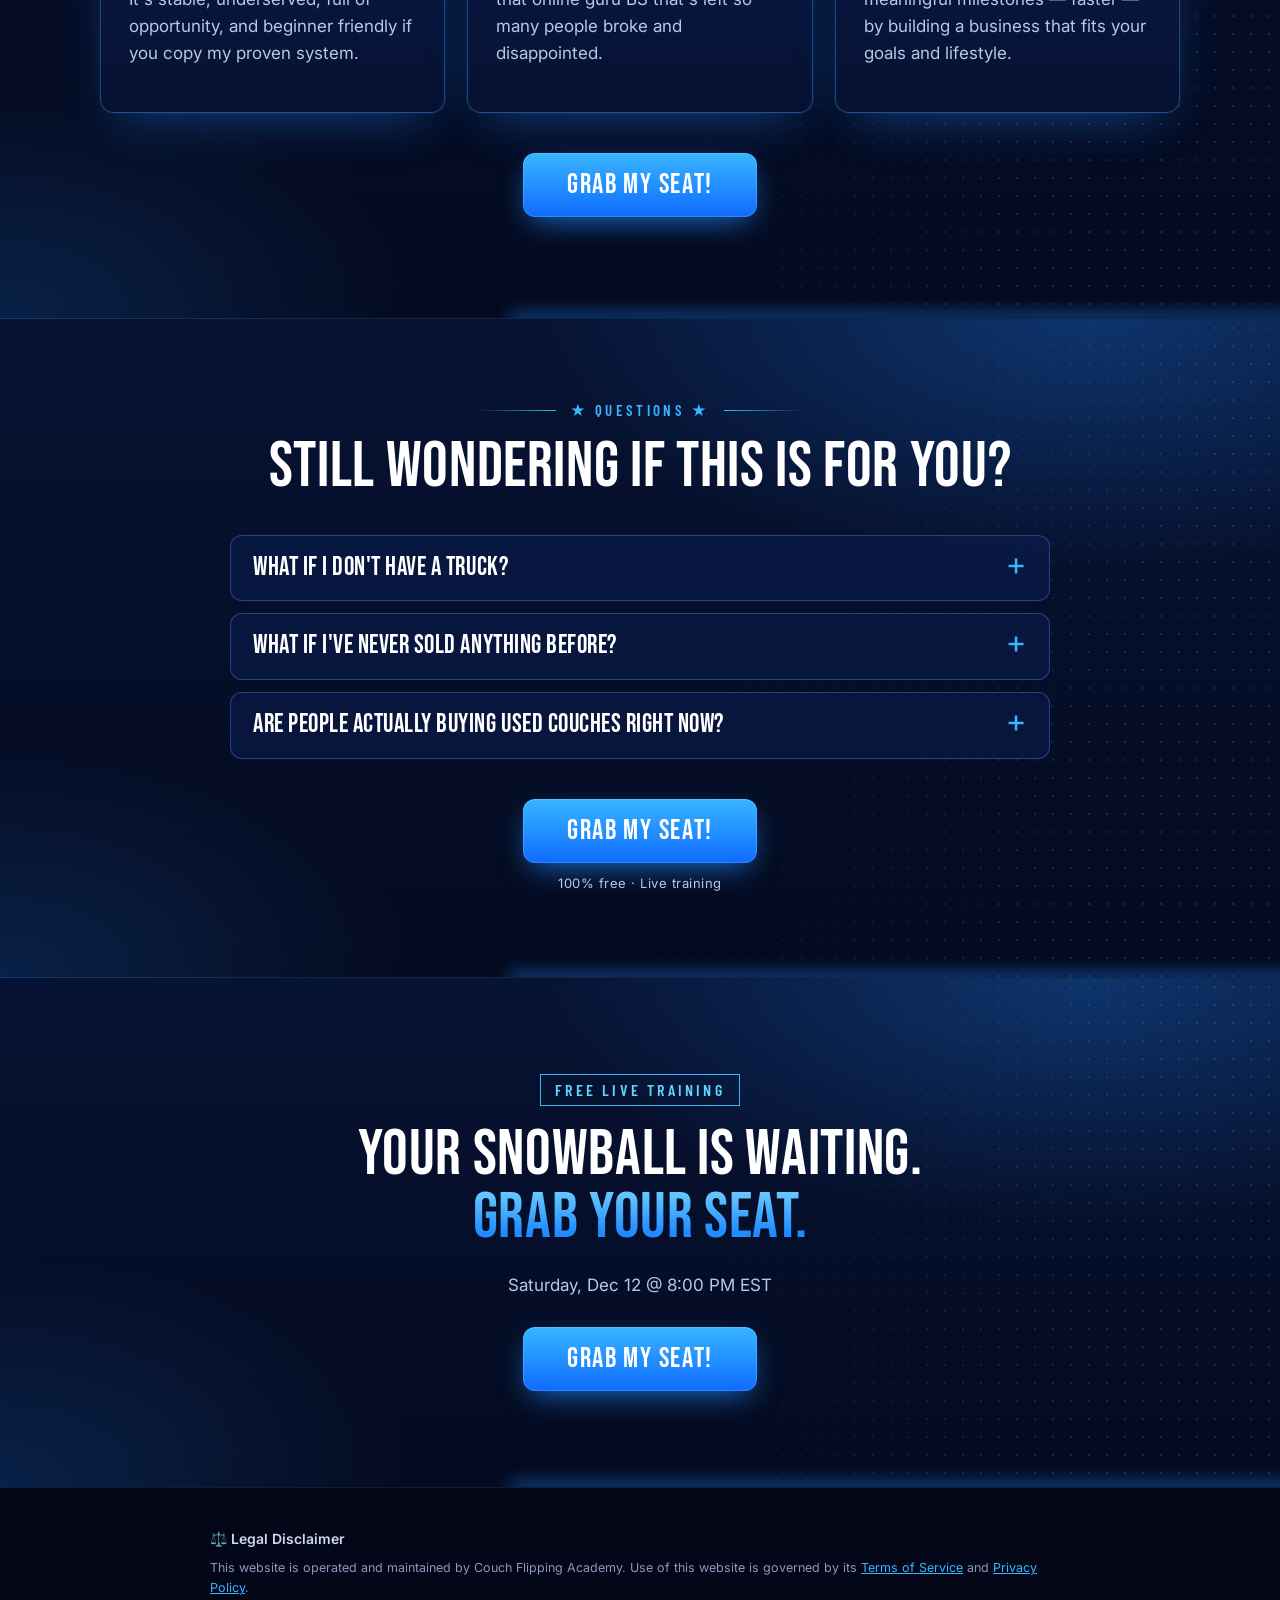
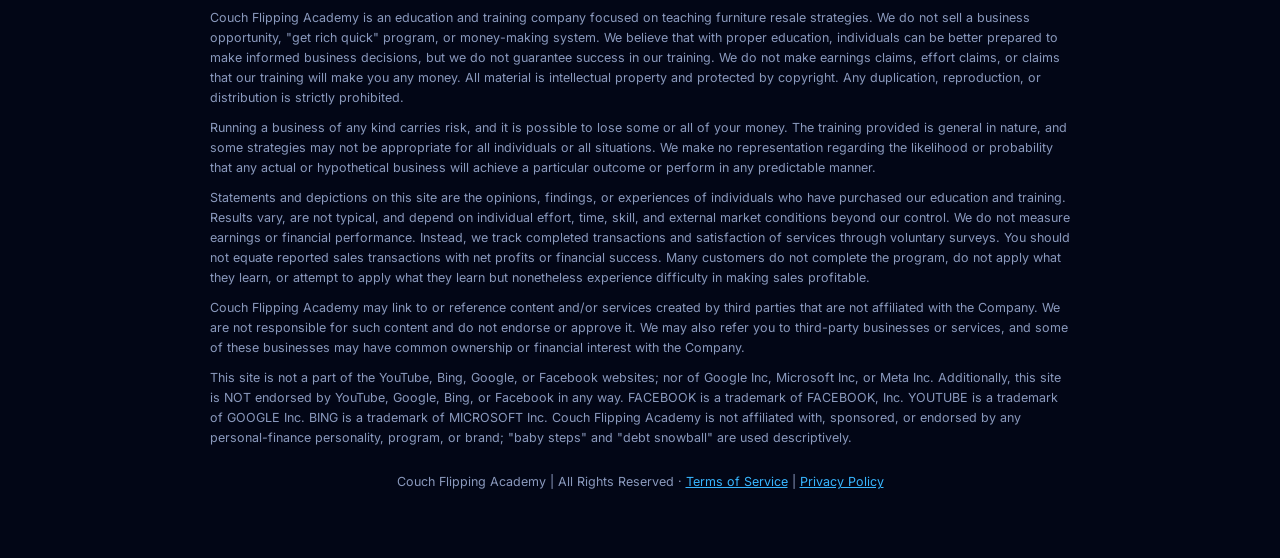
==== commit 96bfc190: "SMS consent checkbox + SMS terms/privacy for A2P" ====
--- a/index.html
+++ b/index.html
@@ -46,6 +46,7 @@
       <input id="email" name="email" type="email" autocomplete="email" required>
       <label for="phone">Phone <span style="text-transform:none;letter-spacing:0;font-weight:400;color:var(--muted)">(for a text reminder)</span></label>
       <input id="phone" name="phone" type="tel" autocomplete="tel">
+      <label class="sms-ok"><input type="checkbox" name="sms_consent" value="yes"> <span>Yes, text me reminders about this free training from Couch Flipping Academy. Msg frequency varies (about 3 msgs per registration). Msg &amp; data rates may apply. Reply STOP to opt out, HELP for help. Consent is not required to register. <a href="/privacy" target="_blank">Privacy Policy</a> &amp; <a href="/tos#sms" target="_blank">Terms</a>.</span></label>
       <button class="btn" type="submit">Grab My Seat!</button>
       <p class="form-msg" aria-live="polite"></p>
       <p class="fine">100% free. We'll send your access link by email.</p>
--- a/styles.css
+++ b/styles.css
@@ -312,3 +312,10 @@
 .room-prompt button{padding:6px 10px;font-size:16px}
 }
 .room{margin-left:auto;margin-right:auto}
+/* joystick on the right for right-handed players */
+.joy{left:auto;right:14px}
+@media (max-width:600px){.joy{left:auto;right:10px}}
+/* SMS consent checkbox under the phone field */
+.sms-ok{display:flex;gap:8px;align-items:flex-start;text-transform:none;letter-spacing:0;font-weight:400;font-size:11.5px;line-height:1.4;color:var(--muted);margin:2px 0 14px;cursor:pointer;text-align:left}
+.sms-ok input{width:16px;height:16px;flex:0 0 16px;margin:2px 0 0;padding:0;accent-color:#1f8bff}
+.sms-ok a{color:inherit;text-decoration:underline}
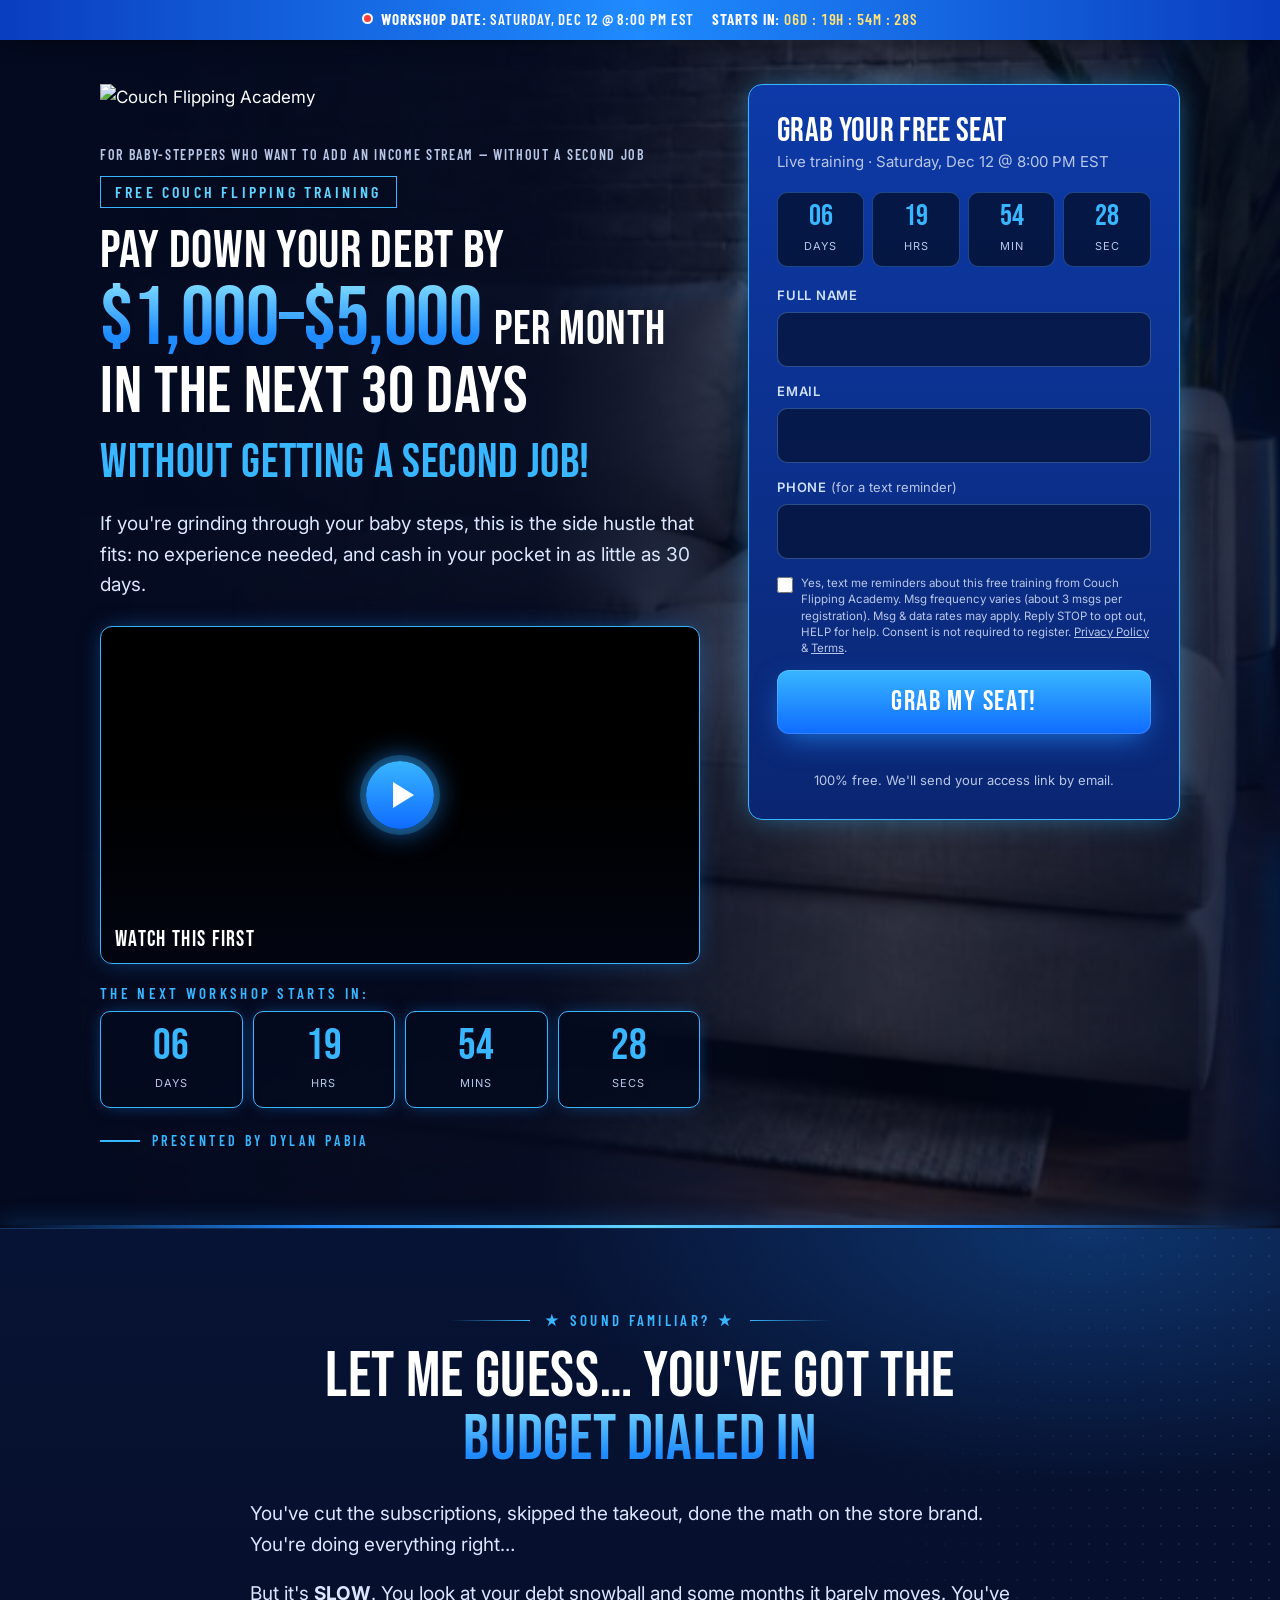
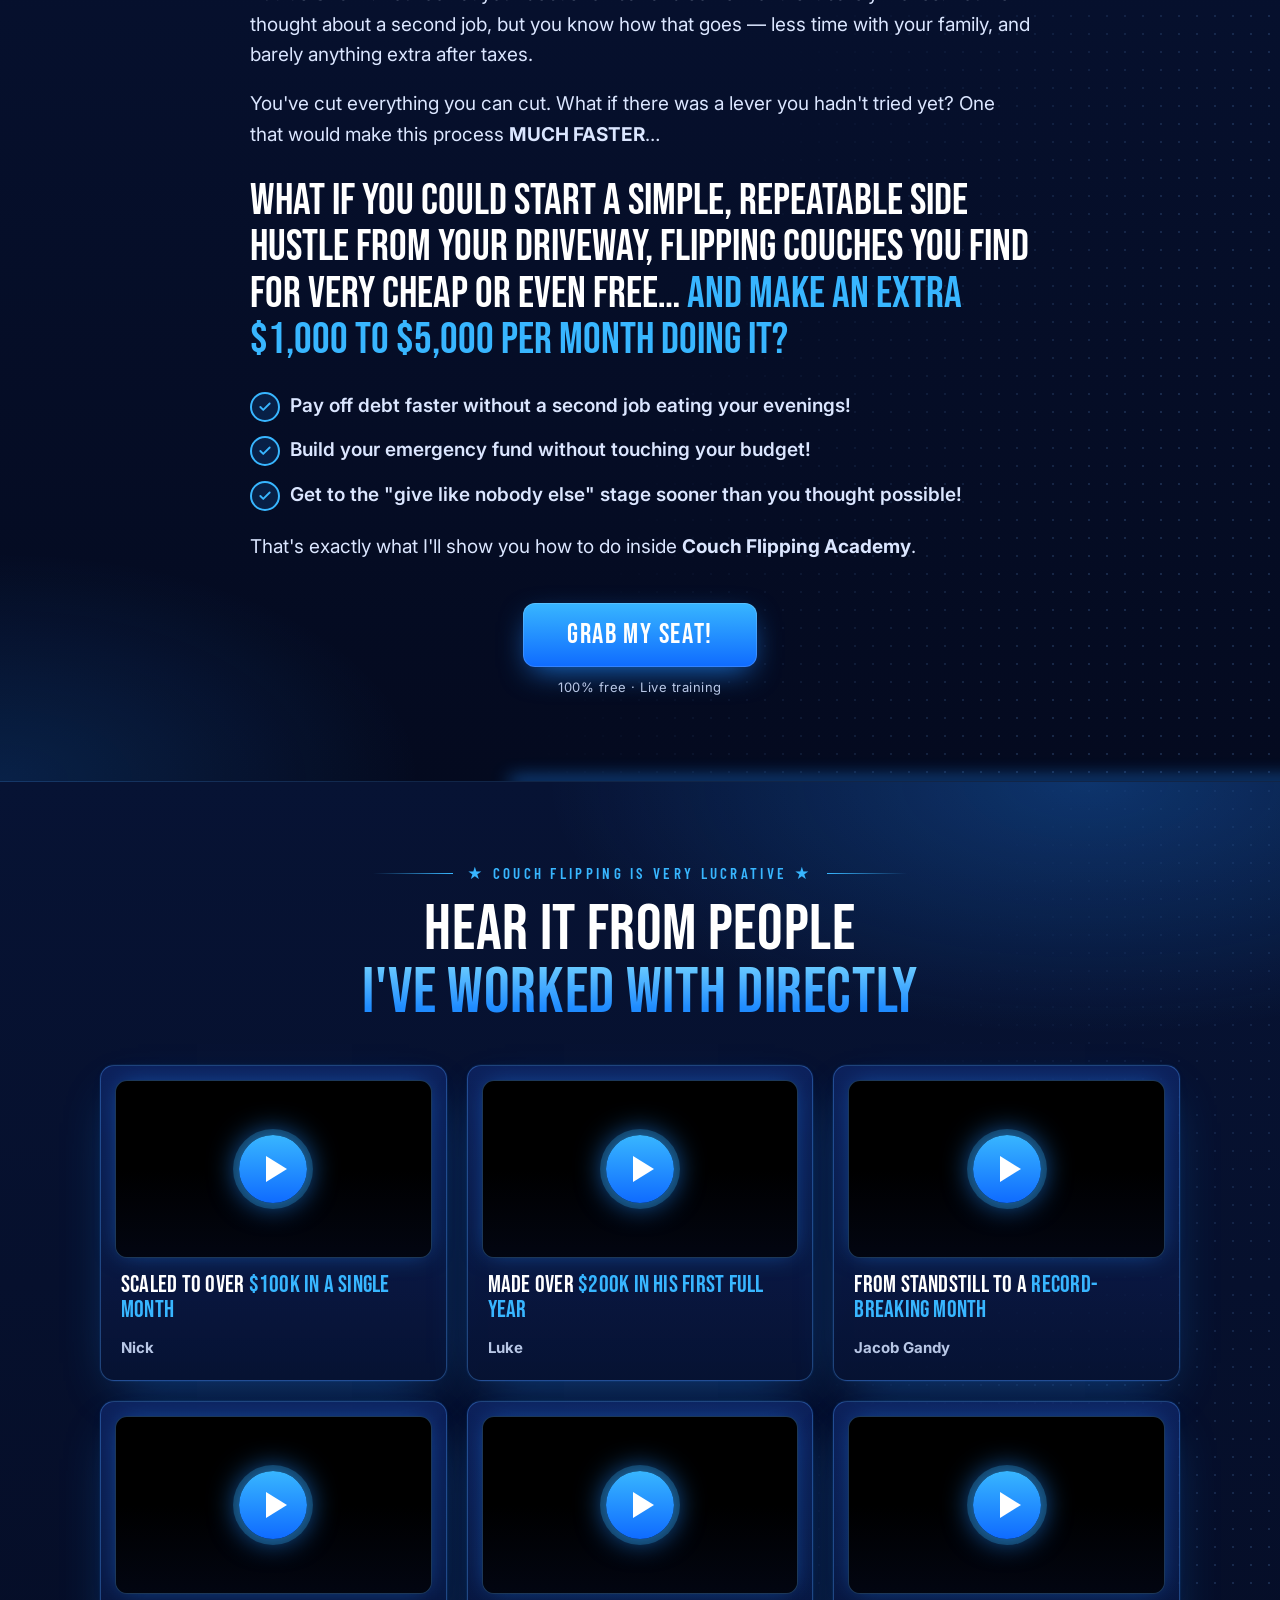
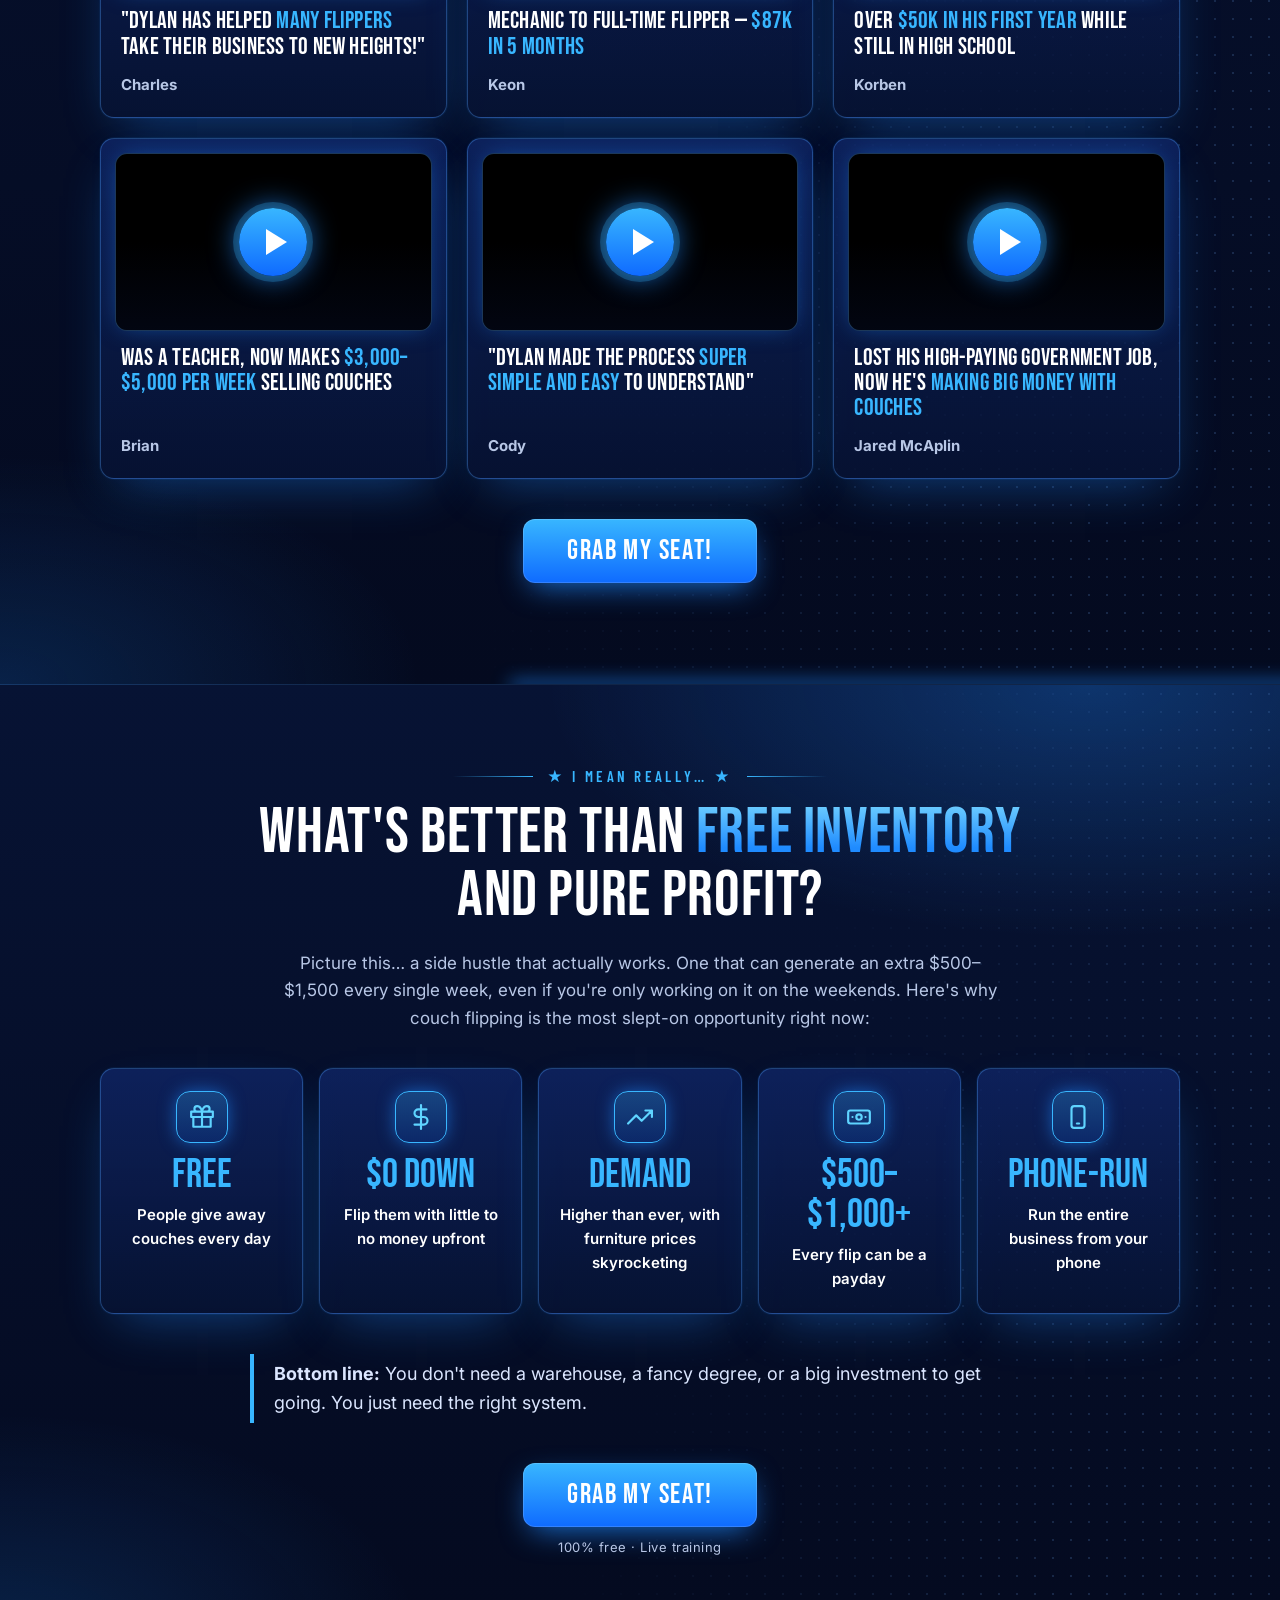
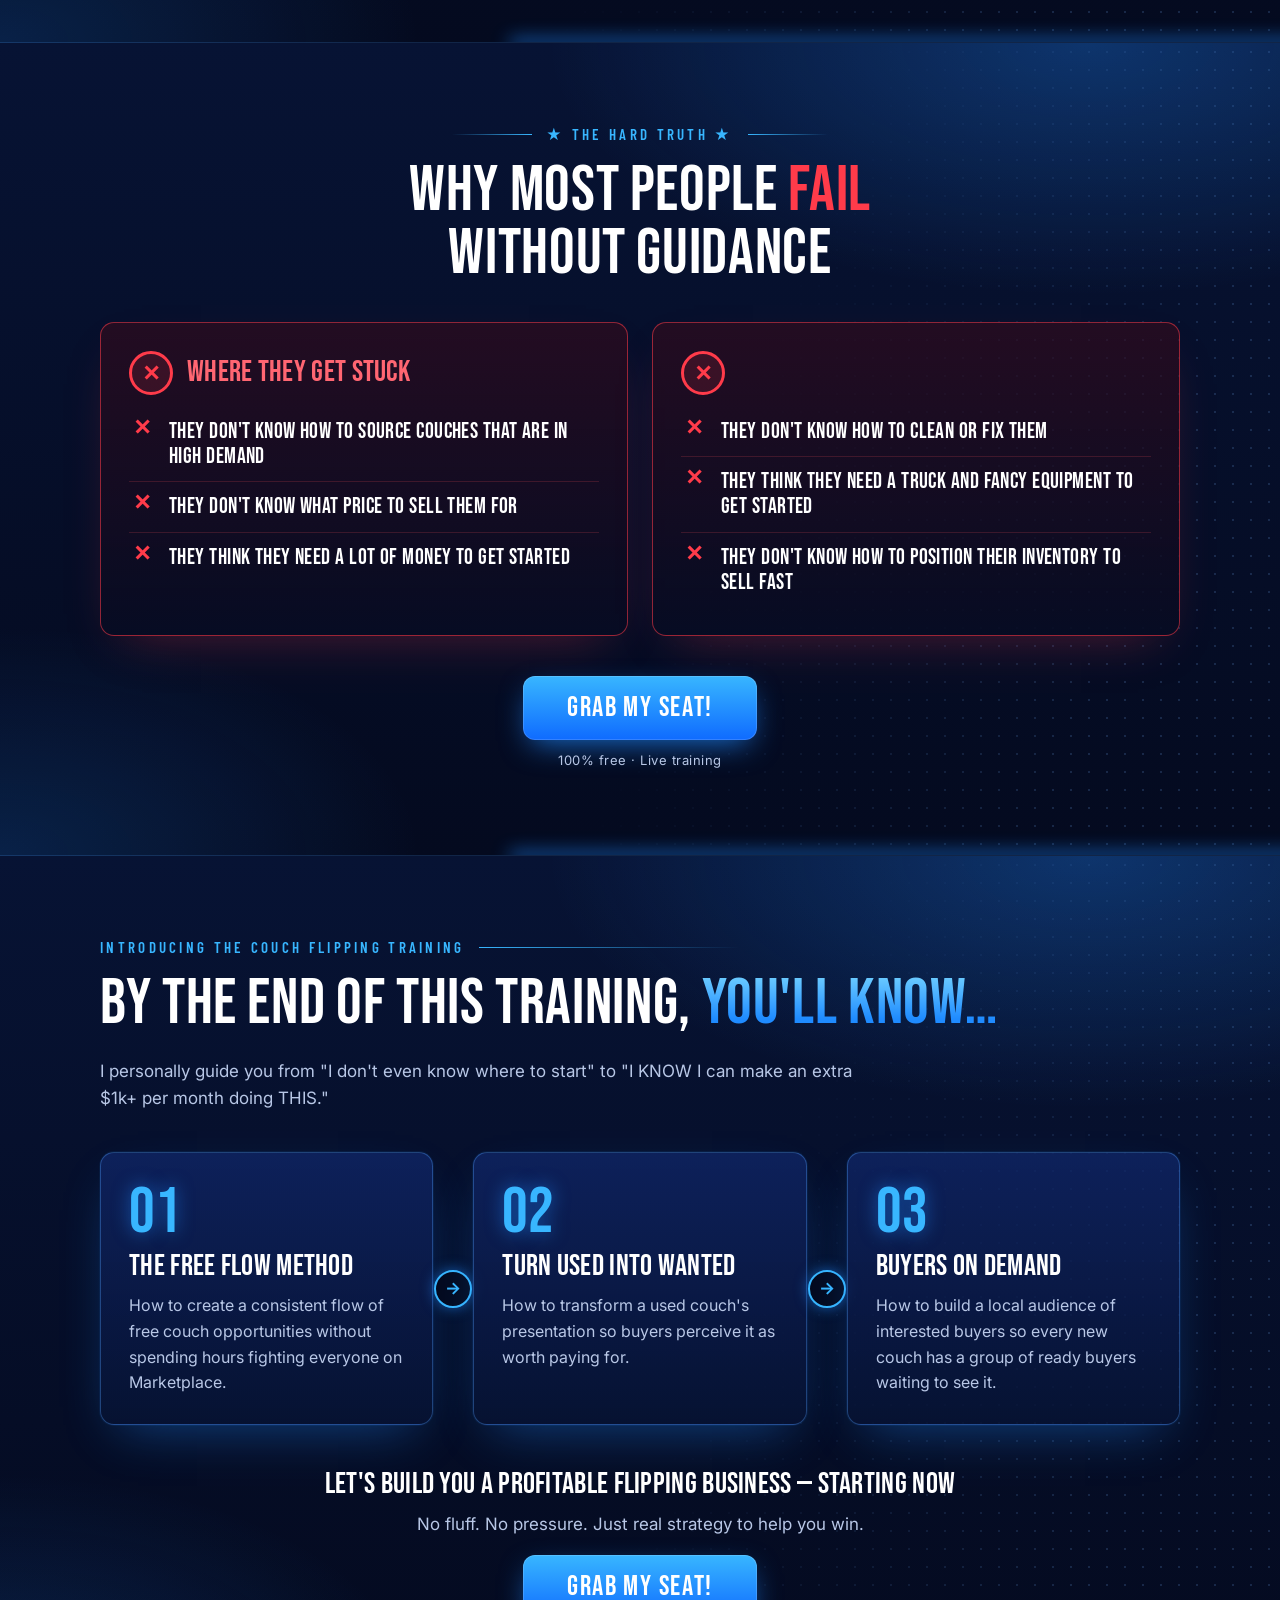
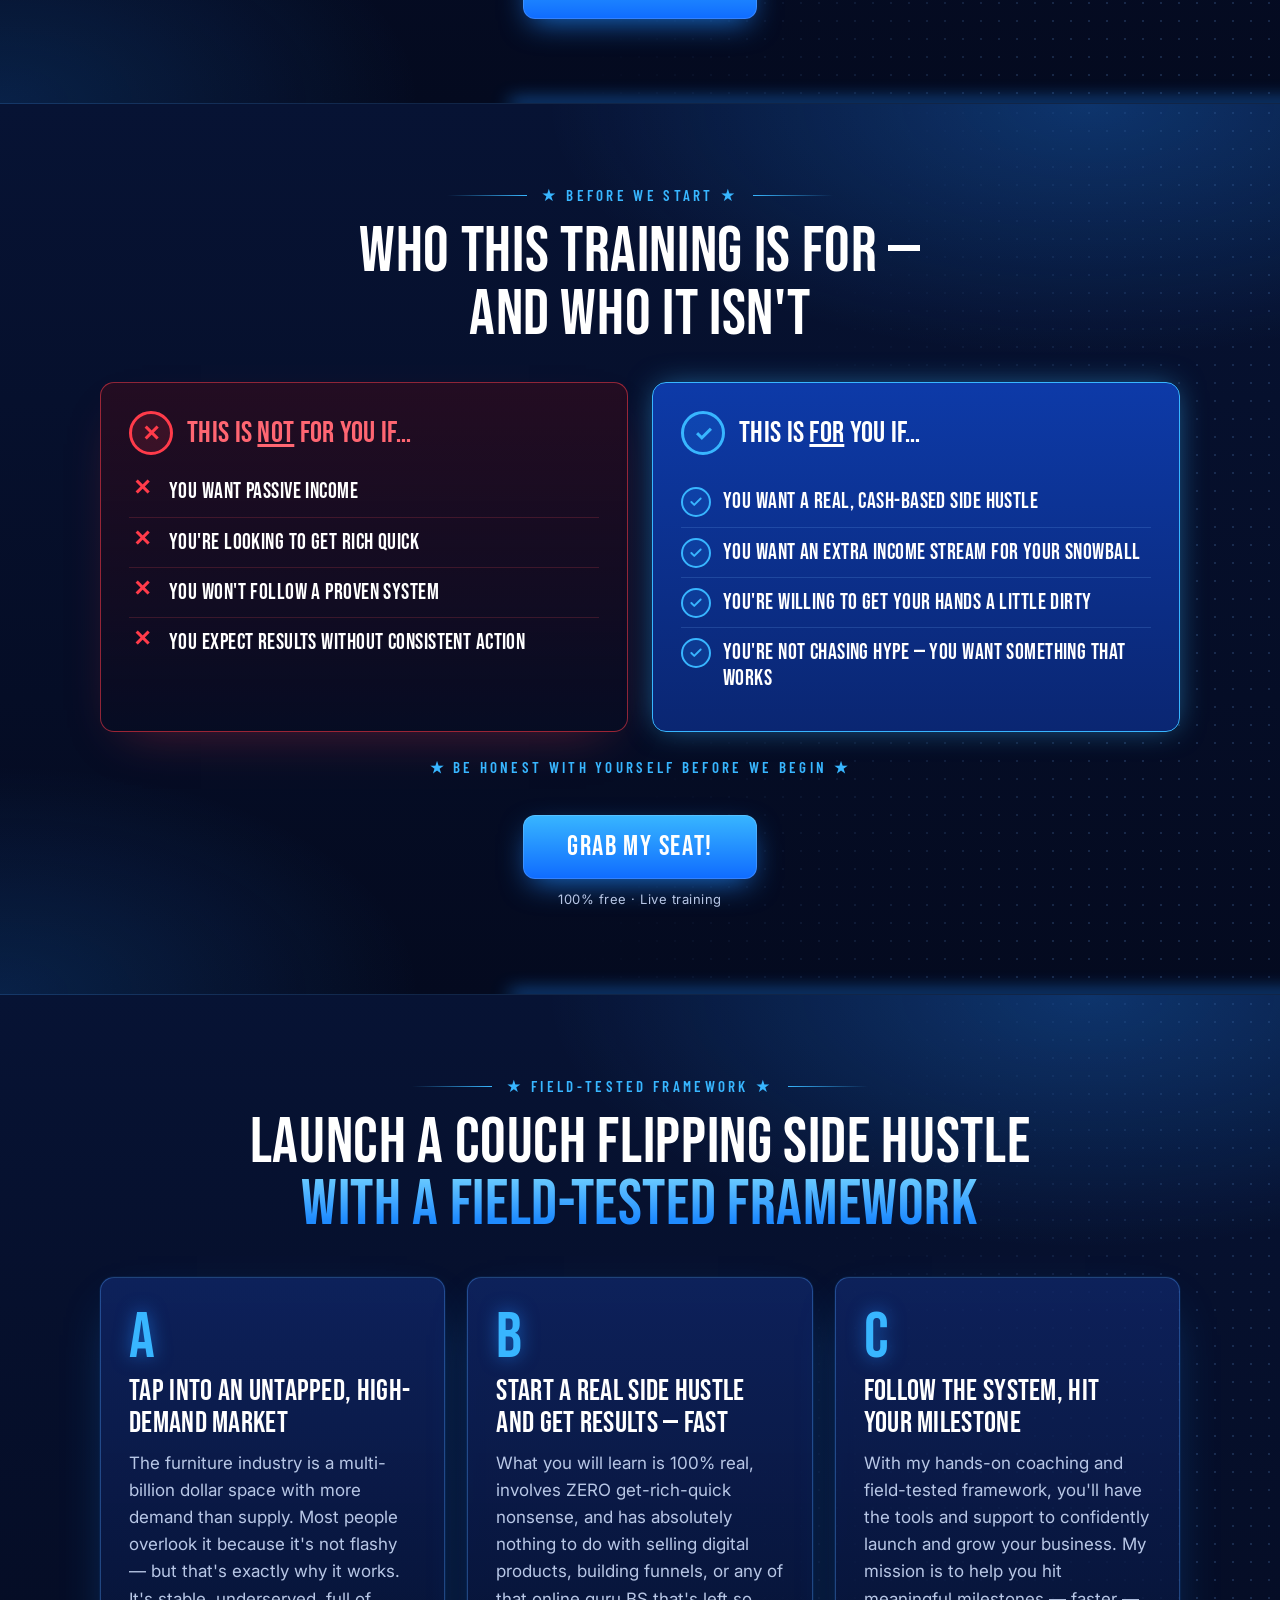
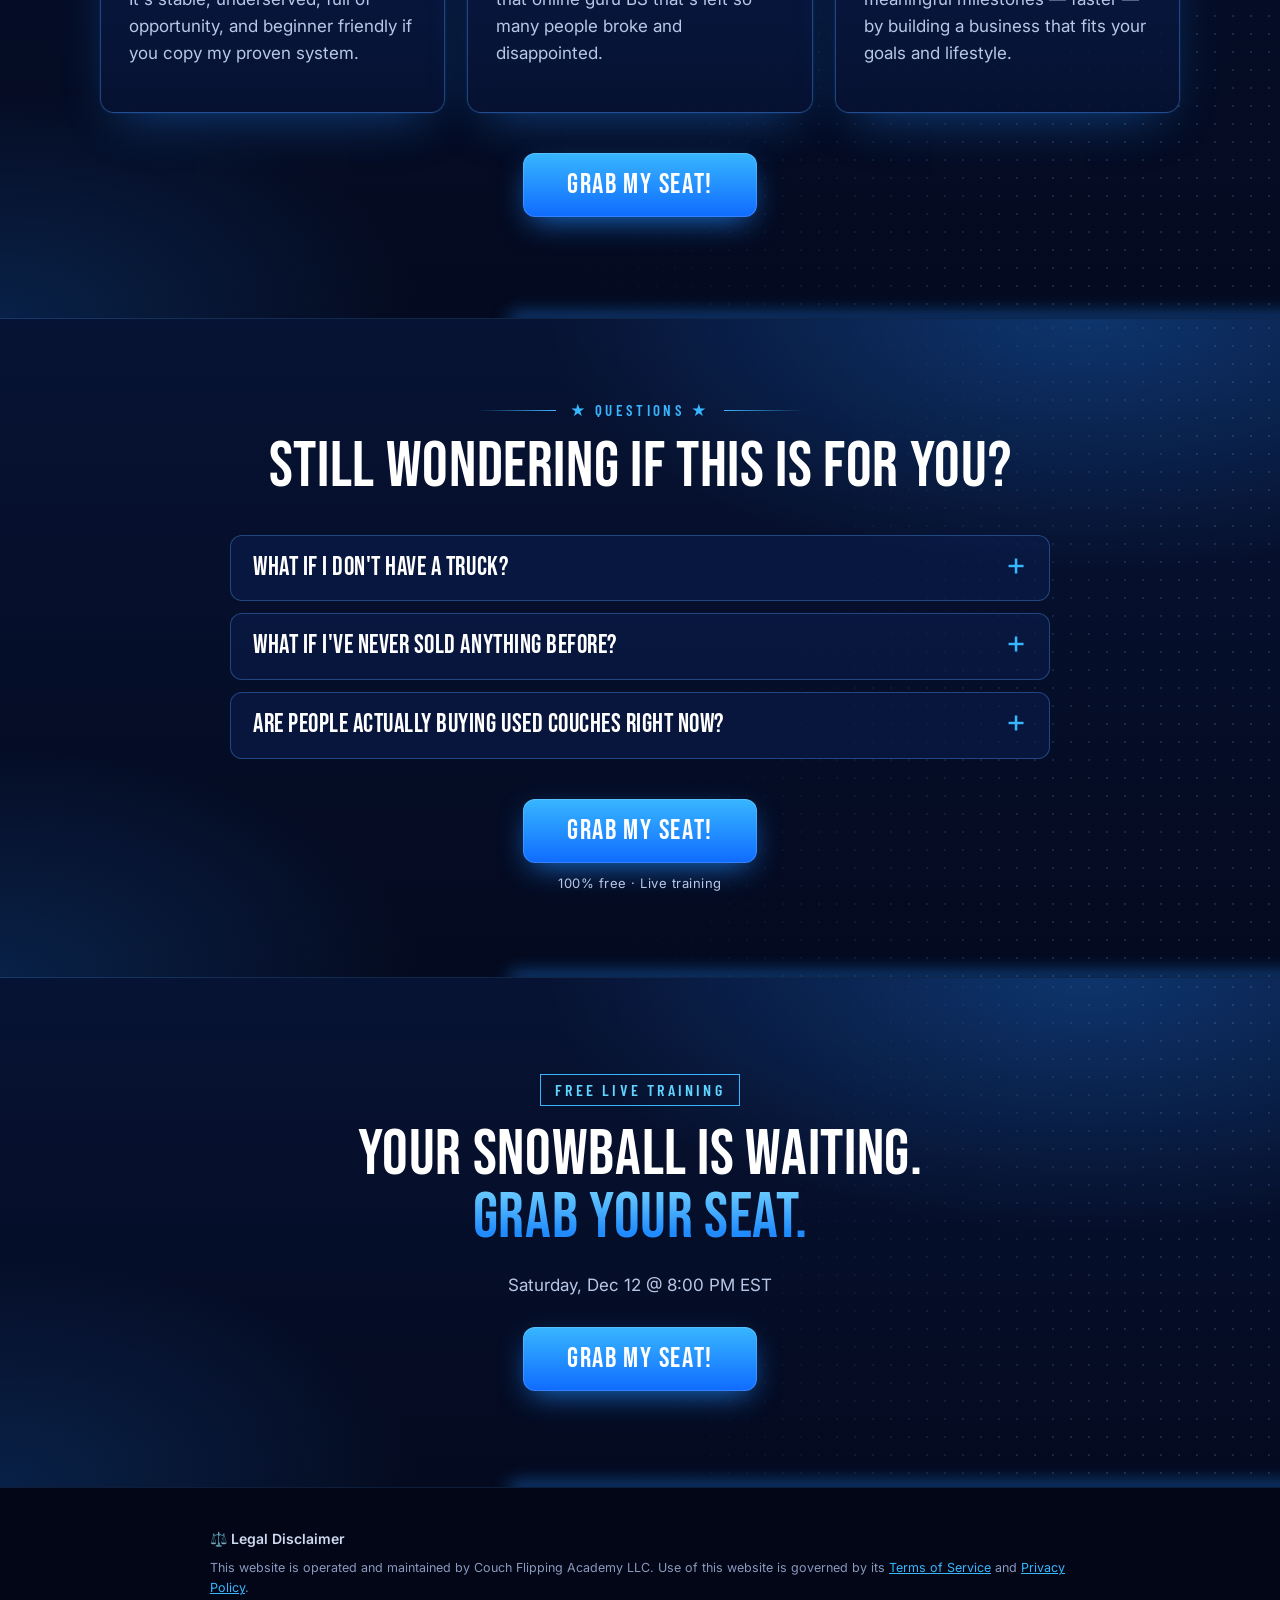
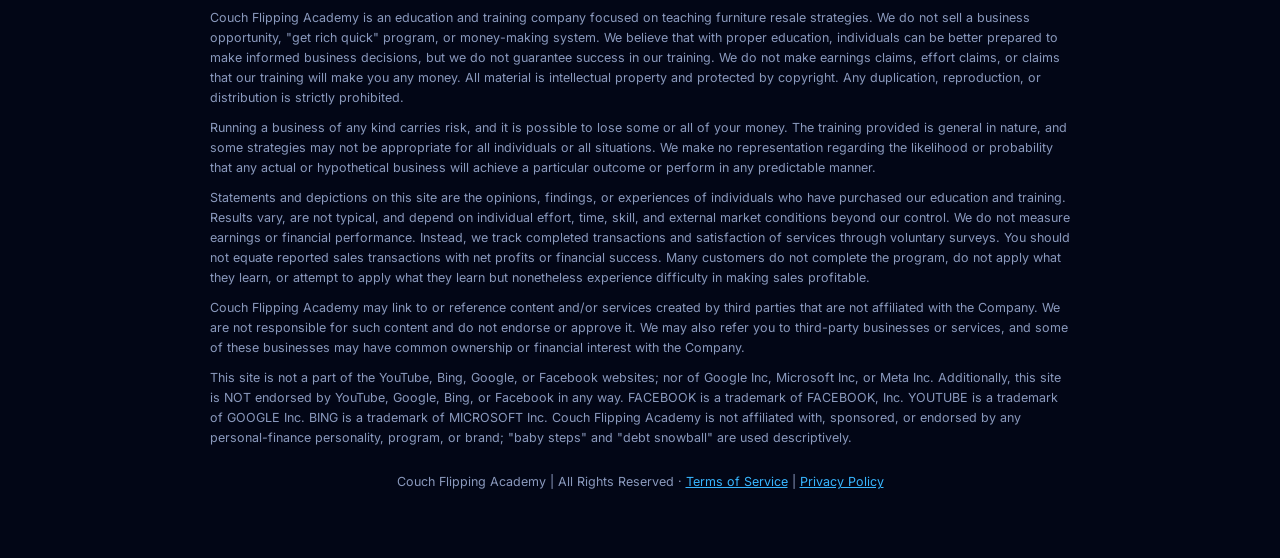
==== commit 6957a434: "Use legal name Couch Flipping Academy LLC" ====
--- a/index.html
+++ b/index.html
@@ -232,7 +232,7 @@
 <footer>
   <div class="wrap legal">
     <h4>⚖️ Legal Disclaimer</h4>
-    <p>This website is operated and maintained by Couch Flipping Academy. Use of this website is governed by its <a href="https://couchflippingacademy.com/tos">Terms of Service</a> and <a href="https://couchflippingacademy.com/privacy">Privacy Policy</a>.</p>
+    <p>This website is operated and maintained by Couch Flipping Academy LLC. Use of this website is governed by its <a href="https://couchflippingacademy.com/tos">Terms of Service</a> and <a href="https://couchflippingacademy.com/privacy">Privacy Policy</a>.</p>
     <p>Couch Flipping Academy is an education and training company focused on teaching furniture resale strategies. We do not sell a business opportunity, "get rich quick" program, or money-making system. We believe that with proper education, individuals can be better prepared to make informed business decisions, but we do not guarantee success in our training. We do not make earnings claims, effort claims, or claims that our training will make you any money. All material is intellectual property and protected by copyright. Any duplication, reproduction, or distribution is strictly prohibited.</p>
     <p>Running a business of any kind carries risk, and it is possible to lose some or all of your money. The training provided is general in nature, and some strategies may not be appropriate for all individuals or all situations. We make no representation regarding the likelihood or probability that any actual or hypothetical business will achieve a particular outcome or perform in any predictable manner.</p>
     <p>Statements and depictions on this site are the opinions, findings, or experiences of individuals who have purchased our education and training. Results vary, are not typical, and depend on individual effort, time, skill, and external market conditions beyond our control. We do not measure earnings or financial performance. Instead, we track completed transactions and satisfaction of services through voluntary surveys. You should not equate reported sales transactions with net profits or financial success. Many customers do not complete the program, do not apply what they learn, or attempt to apply what they learn but nonetheless experience difficulty in making sales profitable.</p>
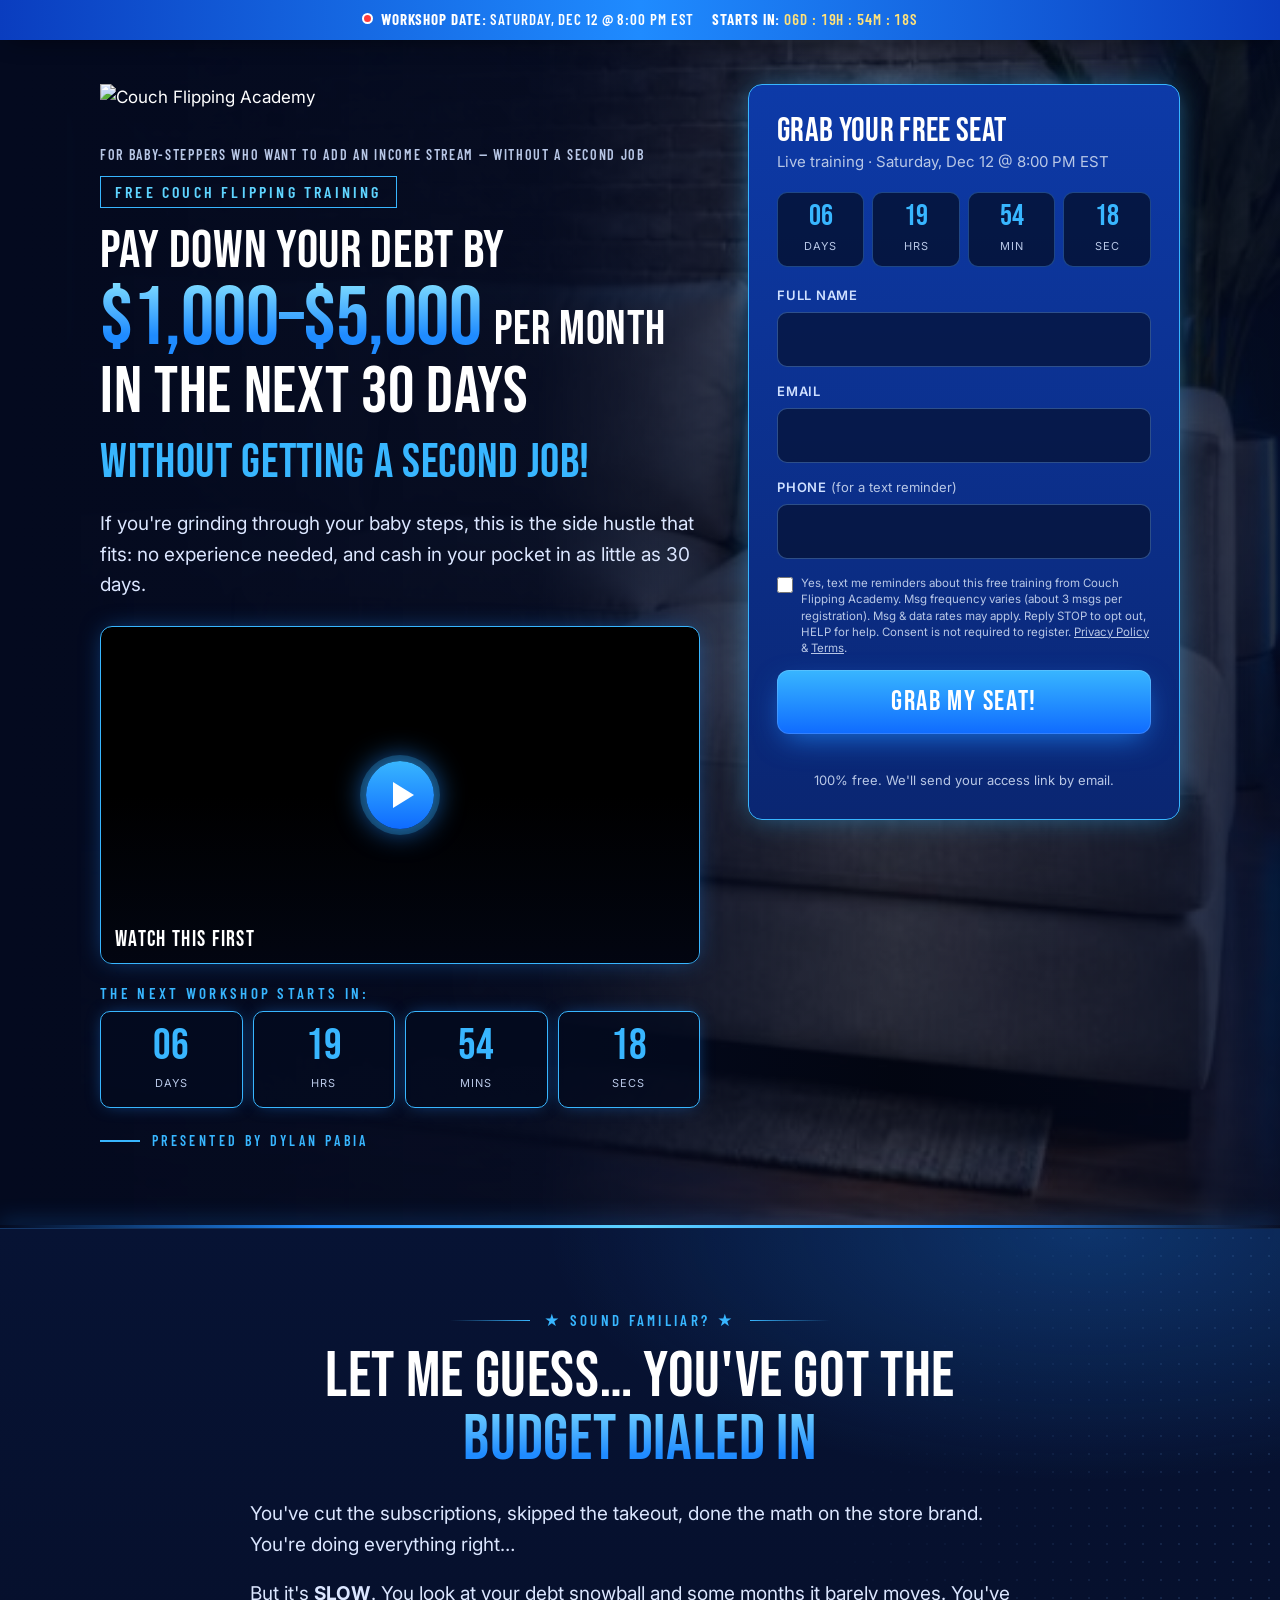
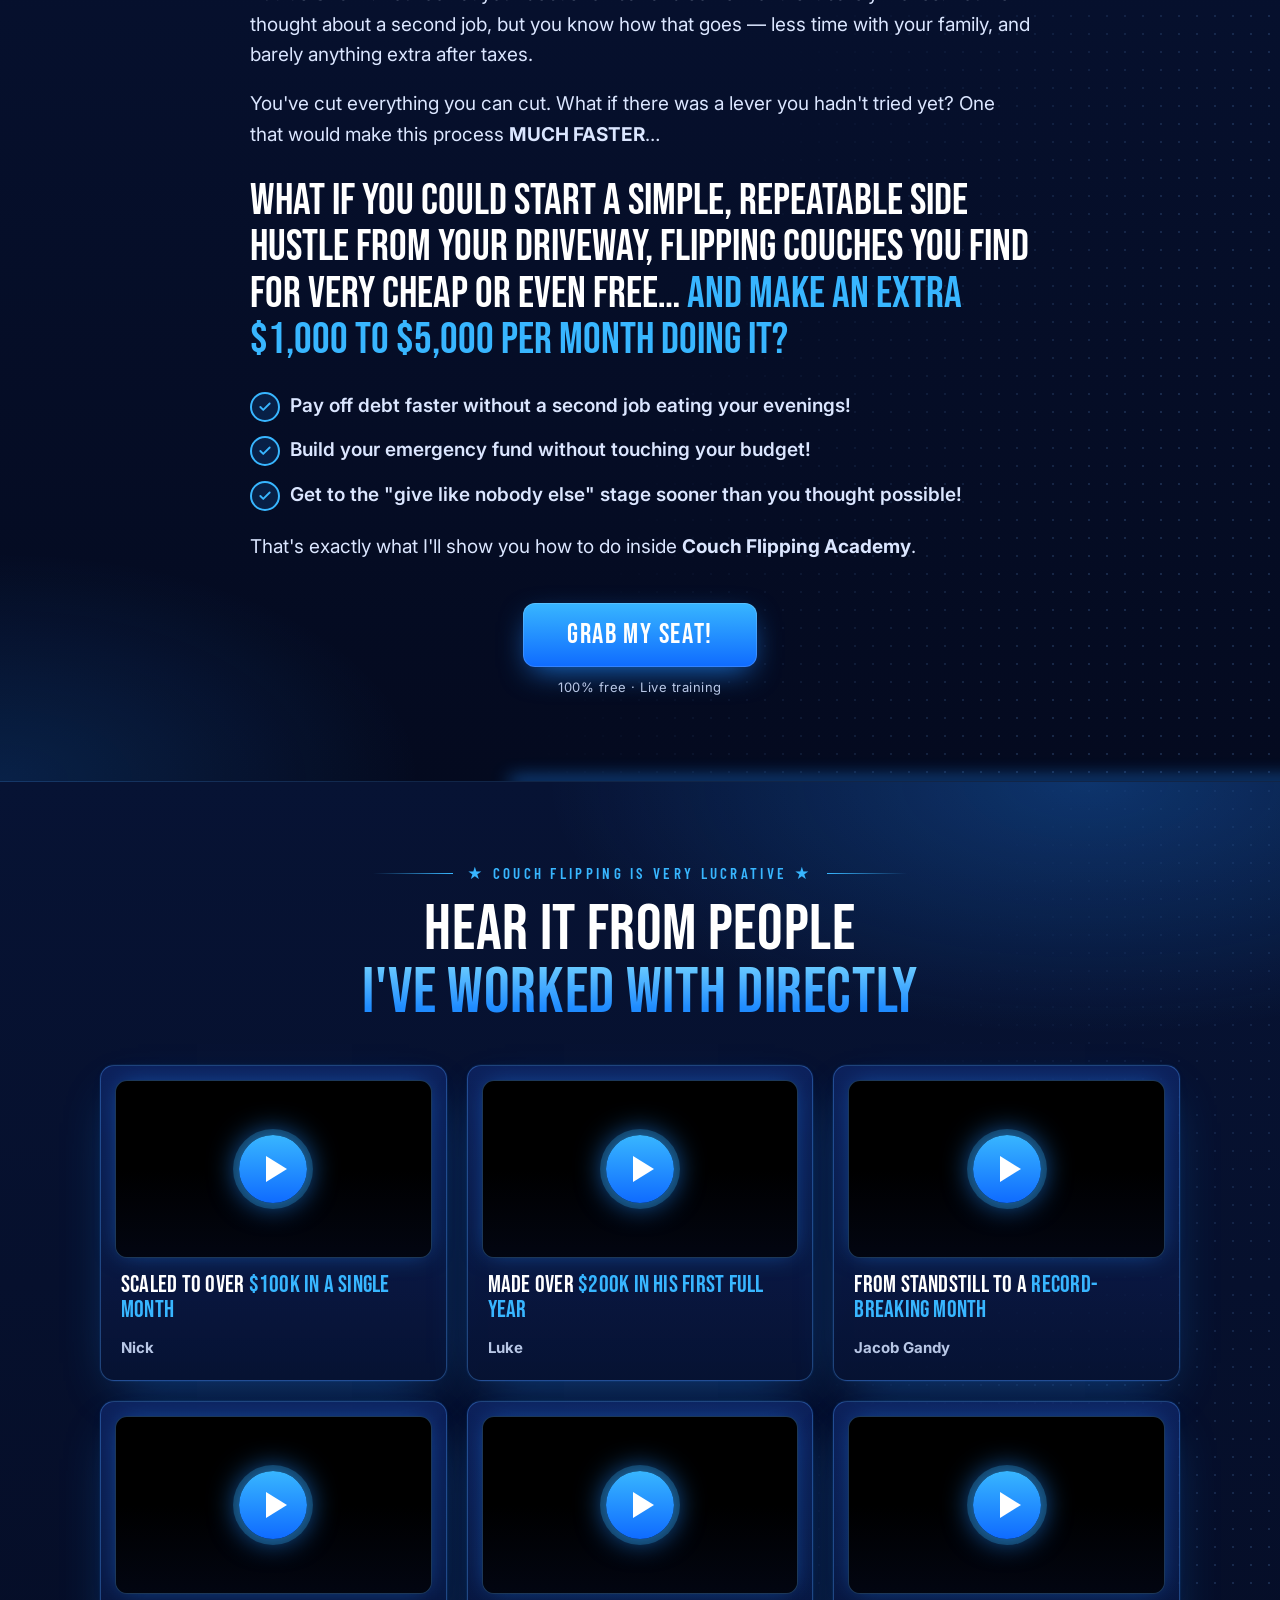
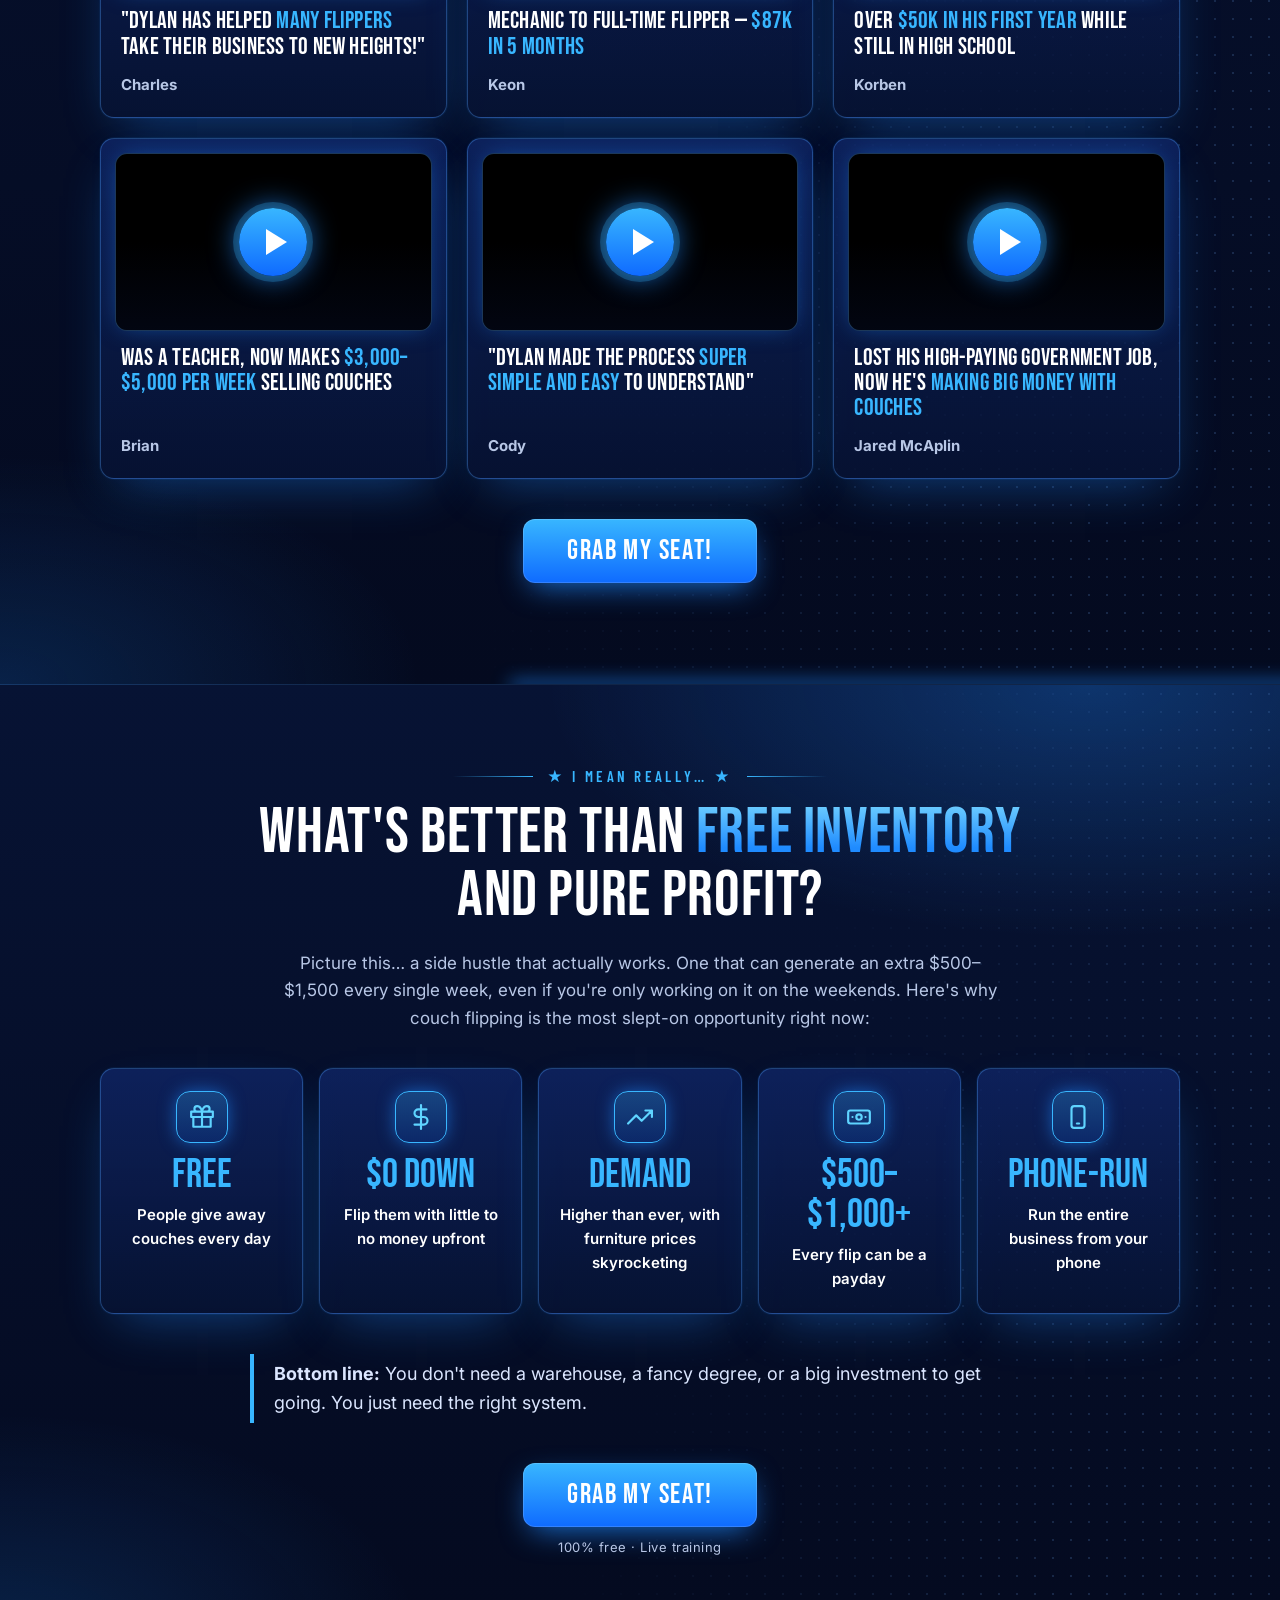
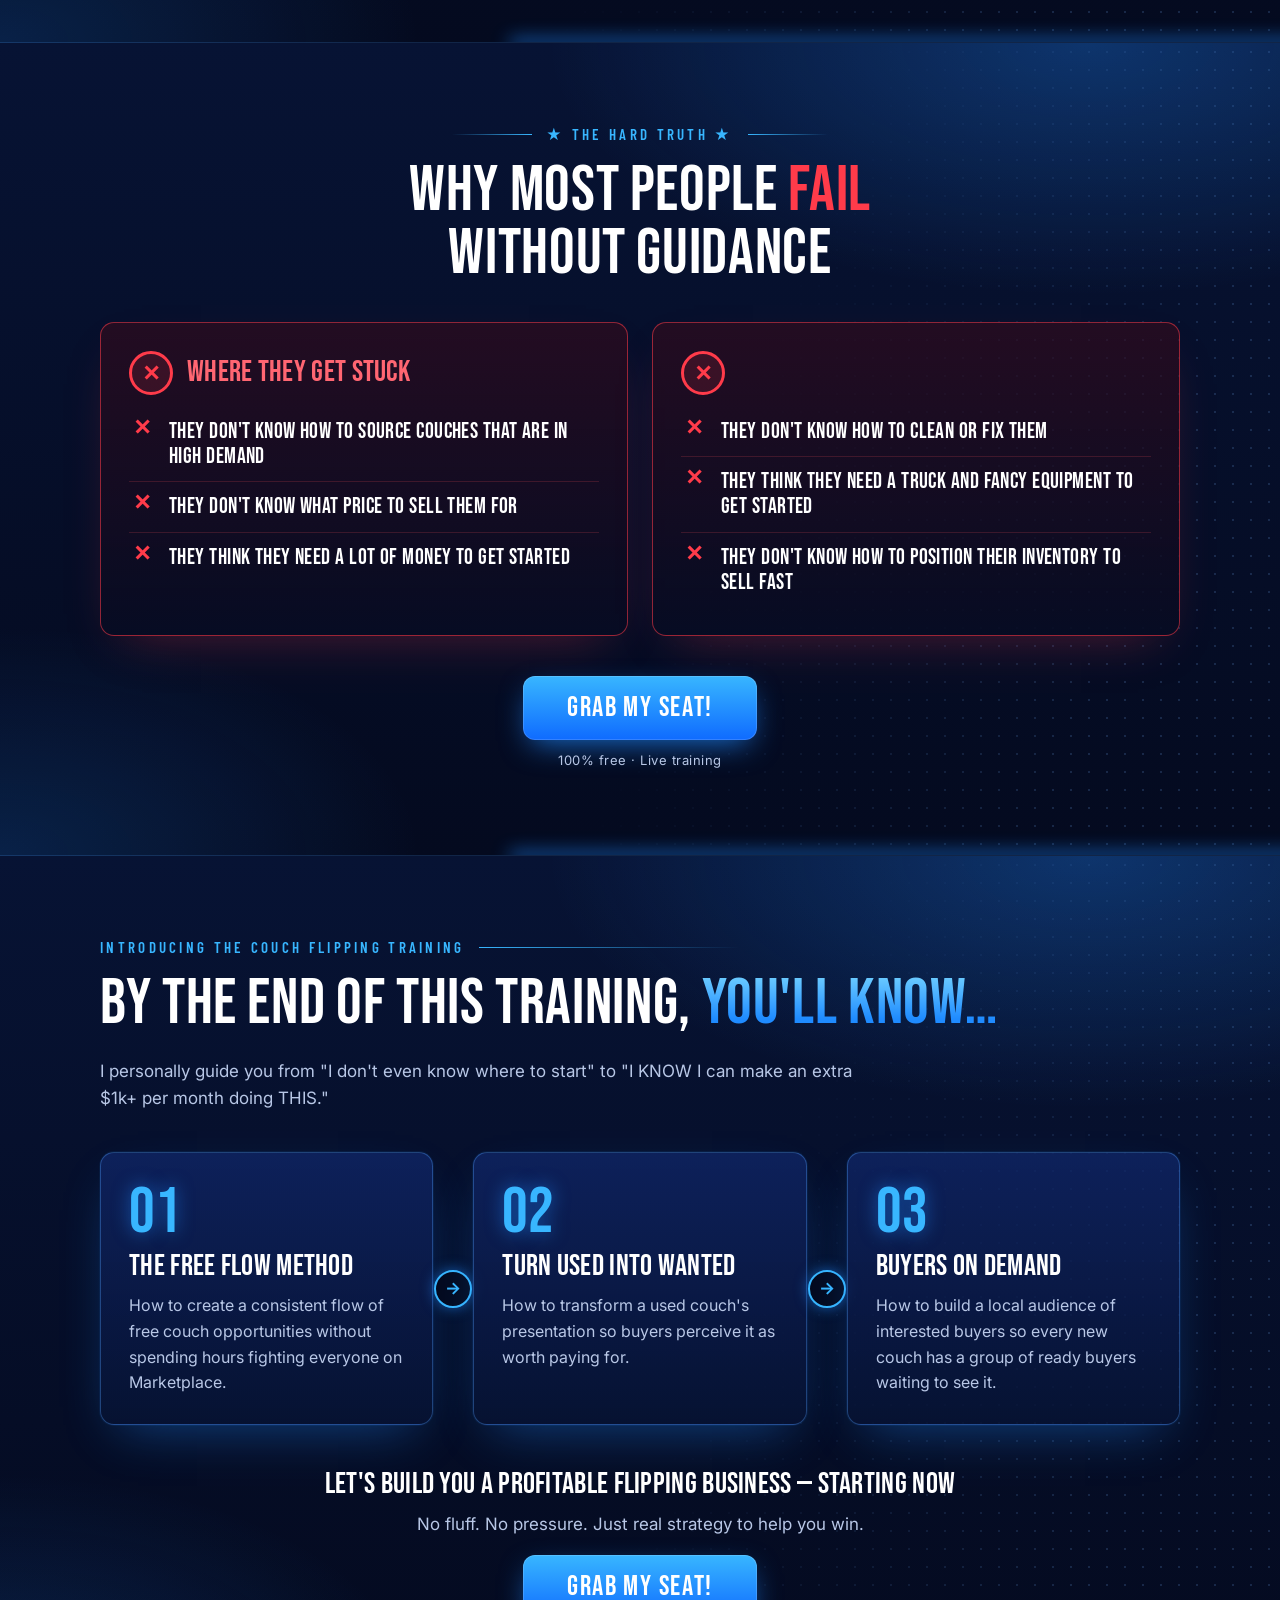
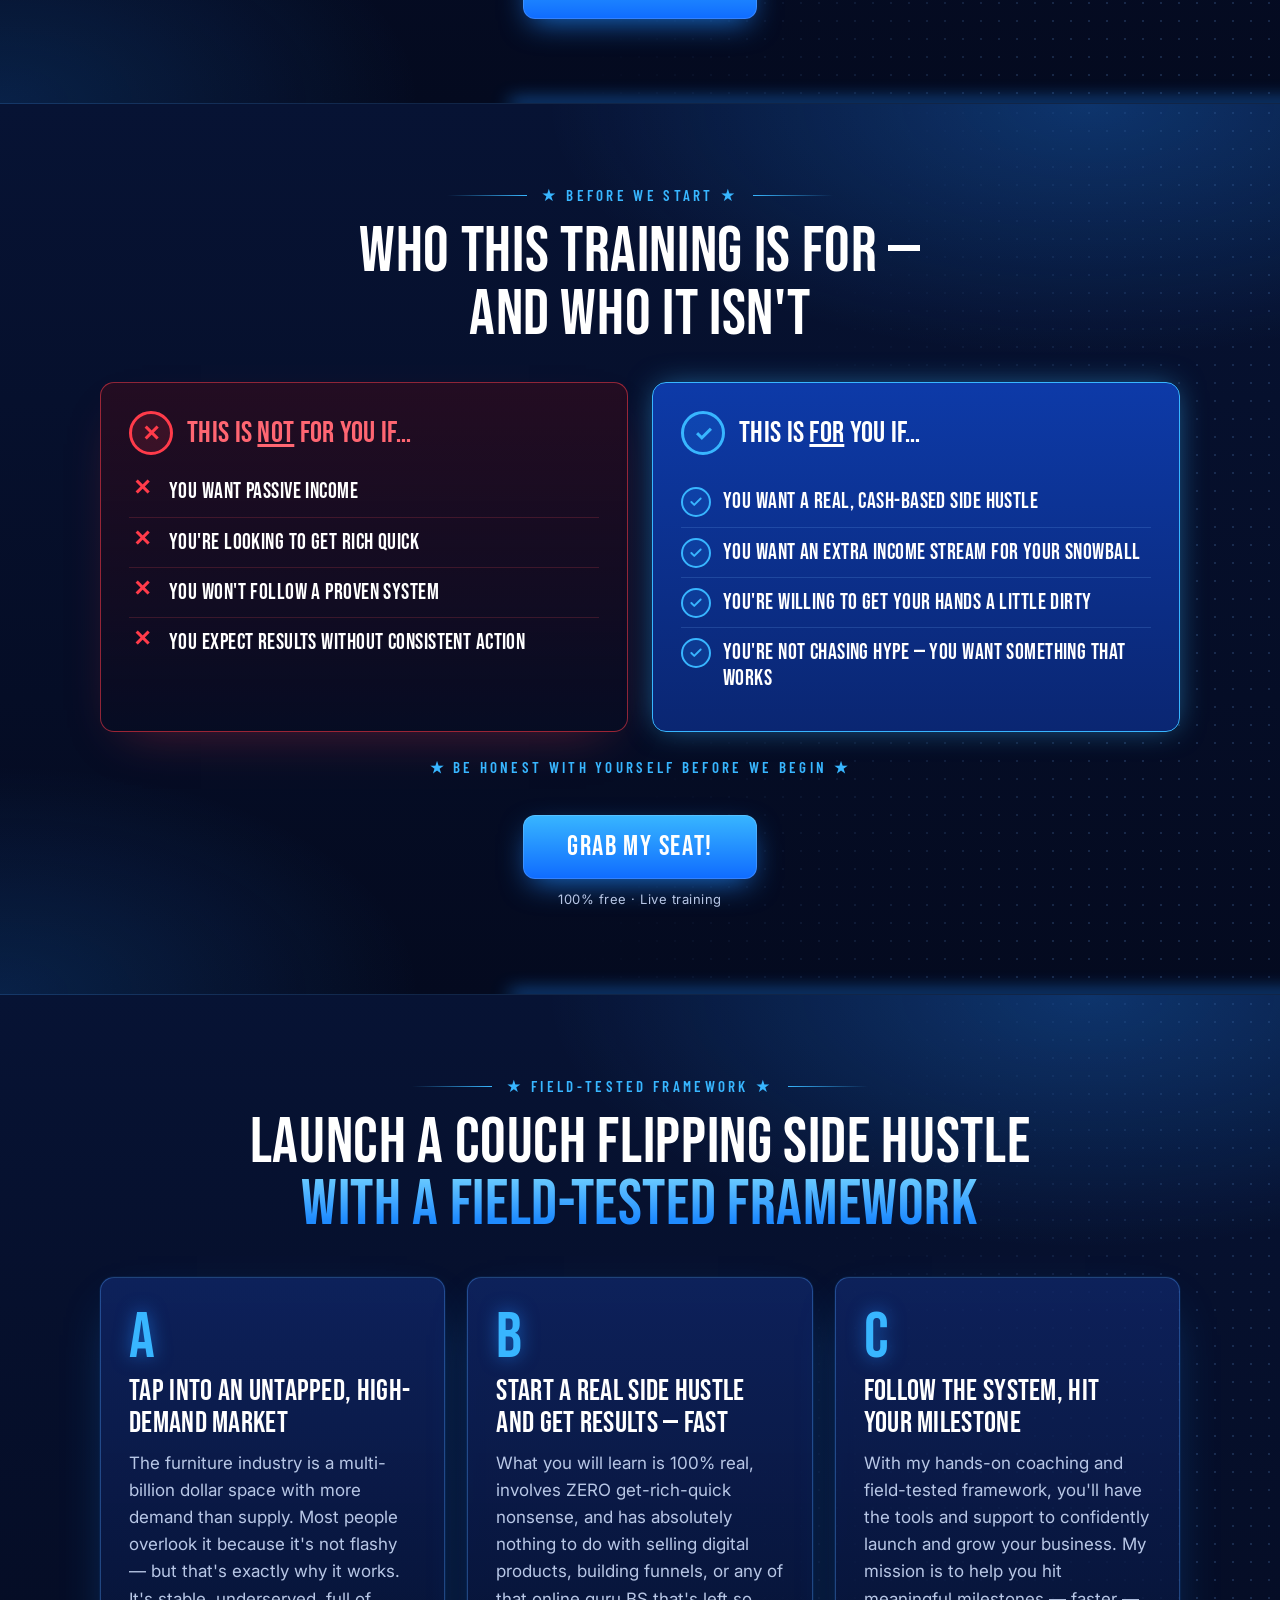
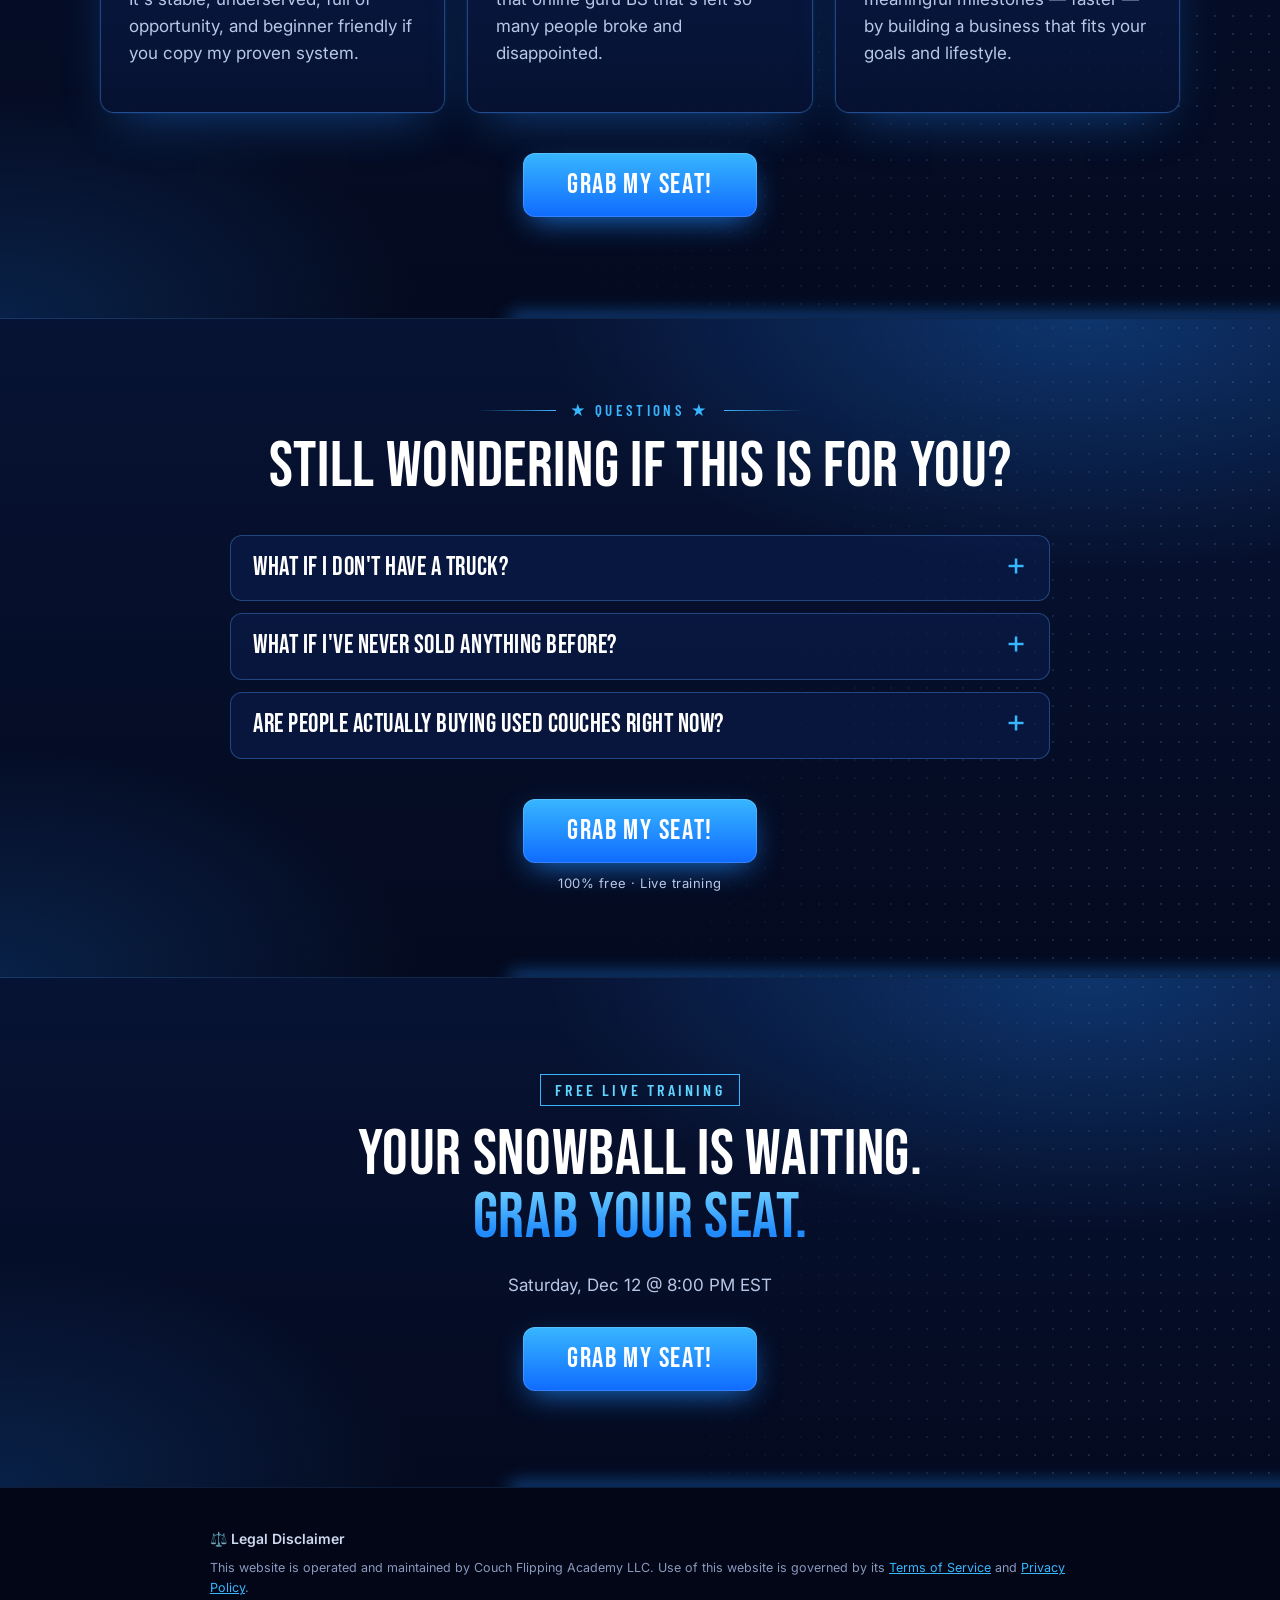
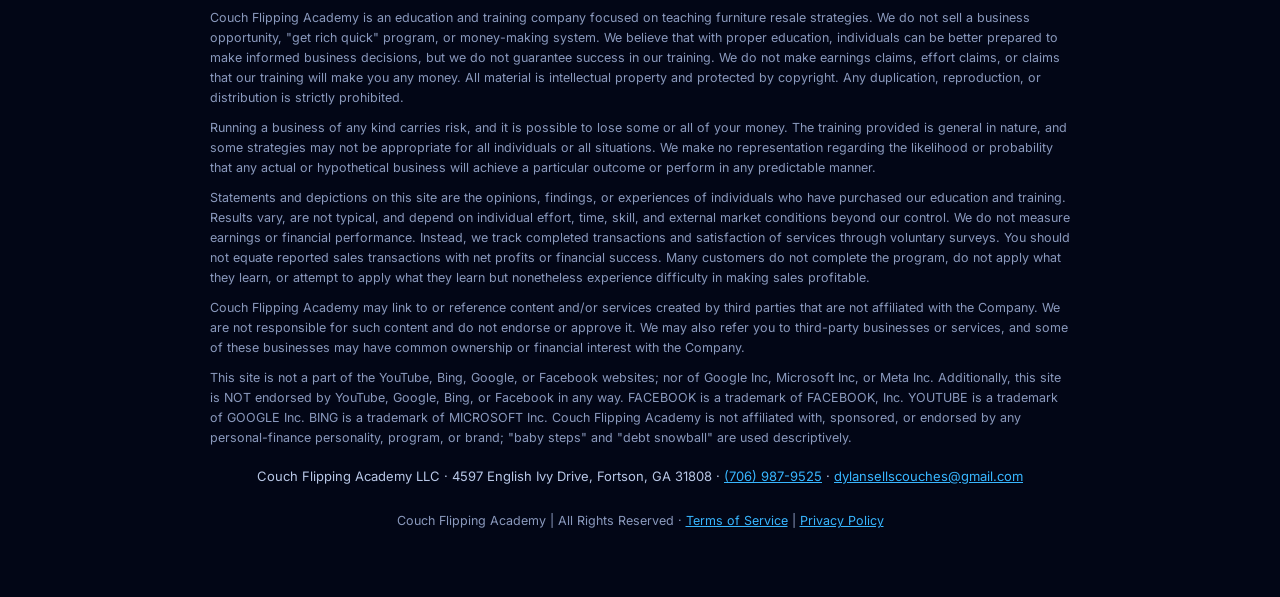
==== commit 36485d15: "Business contact details (address, phone) for A2P" ====
--- a/index.html
+++ b/index.html
@@ -238,6 +238,7 @@
     <p>Statements and depictions on this site are the opinions, findings, or experiences of individuals who have purchased our education and training. Results vary, are not typical, and depend on individual effort, time, skill, and external market conditions beyond our control. We do not measure earnings or financial performance. Instead, we track completed transactions and satisfaction of services through voluntary surveys. You should not equate reported sales transactions with net profits or financial success. Many customers do not complete the program, do not apply what they learn, or attempt to apply what they learn but nonetheless experience difficulty in making sales profitable.</p>
     <p>Couch Flipping Academy may link to or reference content and/or services created by third parties that are not affiliated with the Company. We are not responsible for such content and do not endorse or approve it. We may also refer you to third-party businesses or services, and some of these businesses may have common ownership or financial interest with the Company.</p>
     <p>This site is not a part of the YouTube, Bing, Google, or Facebook websites; nor of Google Inc, Microsoft Inc, or Meta Inc. Additionally, this site is NOT endorsed by YouTube, Google, Bing, or Facebook in any way. FACEBOOK is a trademark of FACEBOOK, Inc. YOUTUBE is a trademark of GOOGLE Inc. BING is a trademark of MICROSOFT Inc. Couch Flipping Academy is not affiliated with, sponsored, or endorsed by any personal-finance personality, program, or brand; "baby steps" and "debt snowball" are used descriptively.</p>
+    <p class="contact">Couch Flipping Academy LLC · 4597 English Ivy Drive, Fortson, GA 31808 · <a href="tel:+17069879525">(706) 987-9525</a> · <a href="mailto:dylansellscouches@gmail.com">dylansellscouches@gmail.com</a></p>
     <p class="bottom">Couch Flipping Academy | All Rights Reserved · <a href="https://couchflippingacademy.com/tos">Terms of Service</a> | <a href="https://couchflippingacademy.com/privacy">Privacy Policy</a></p>
   </div>
 </footer>
--- a/styles.css
+++ b/styles.css
@@ -319,3 +319,4 @@
 .sms-ok{display:flex;gap:8px;align-items:flex-start;text-transform:none;letter-spacing:0;font-weight:400;font-size:11.5px;line-height:1.4;color:var(--muted);margin:2px 0 14px;cursor:pointer;text-align:left}
 .sms-ok input{width:16px;height:16px;flex:0 0 16px;margin:2px 0 0;padding:0;accent-color:#1f8bff}
 .sms-ok a{color:inherit;text-decoration:underline}
+.legal .contact{text-align:center;font-size:13px;color:var(--muted);margin:18px 0 6px}
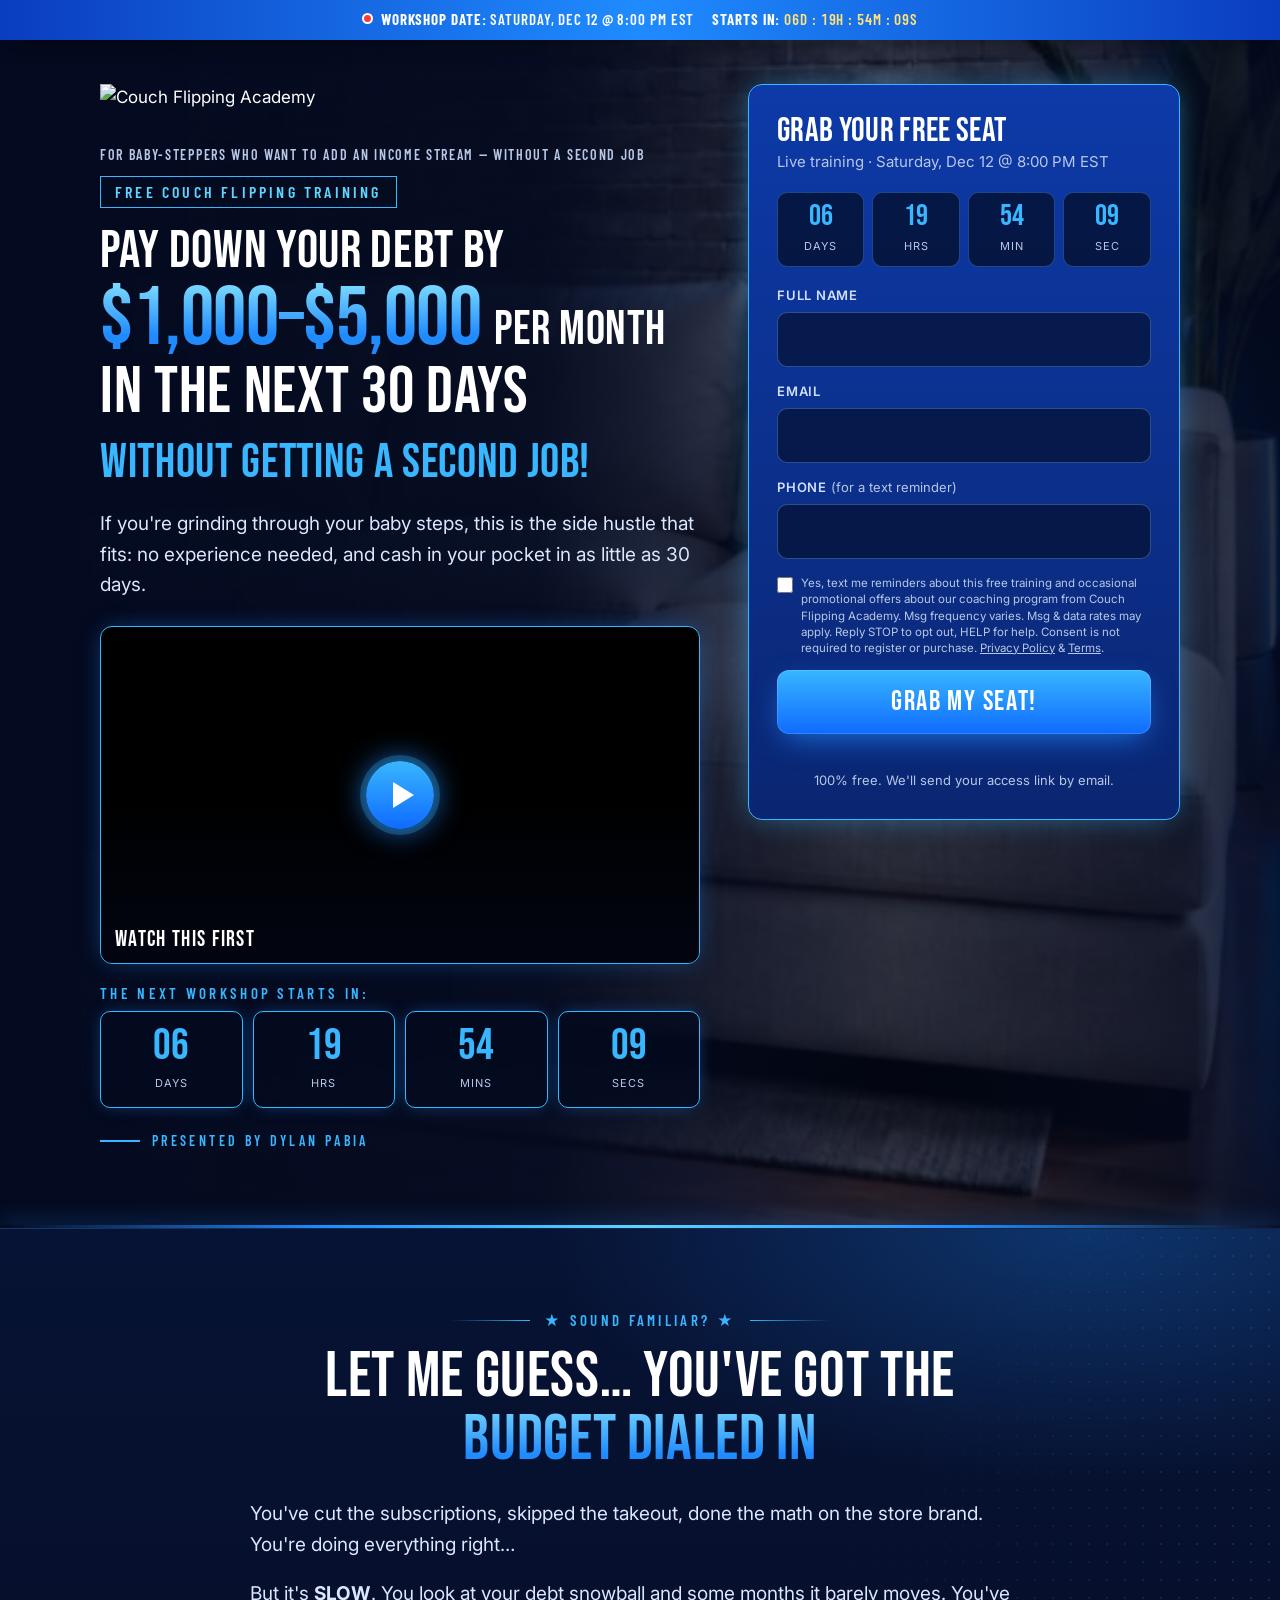
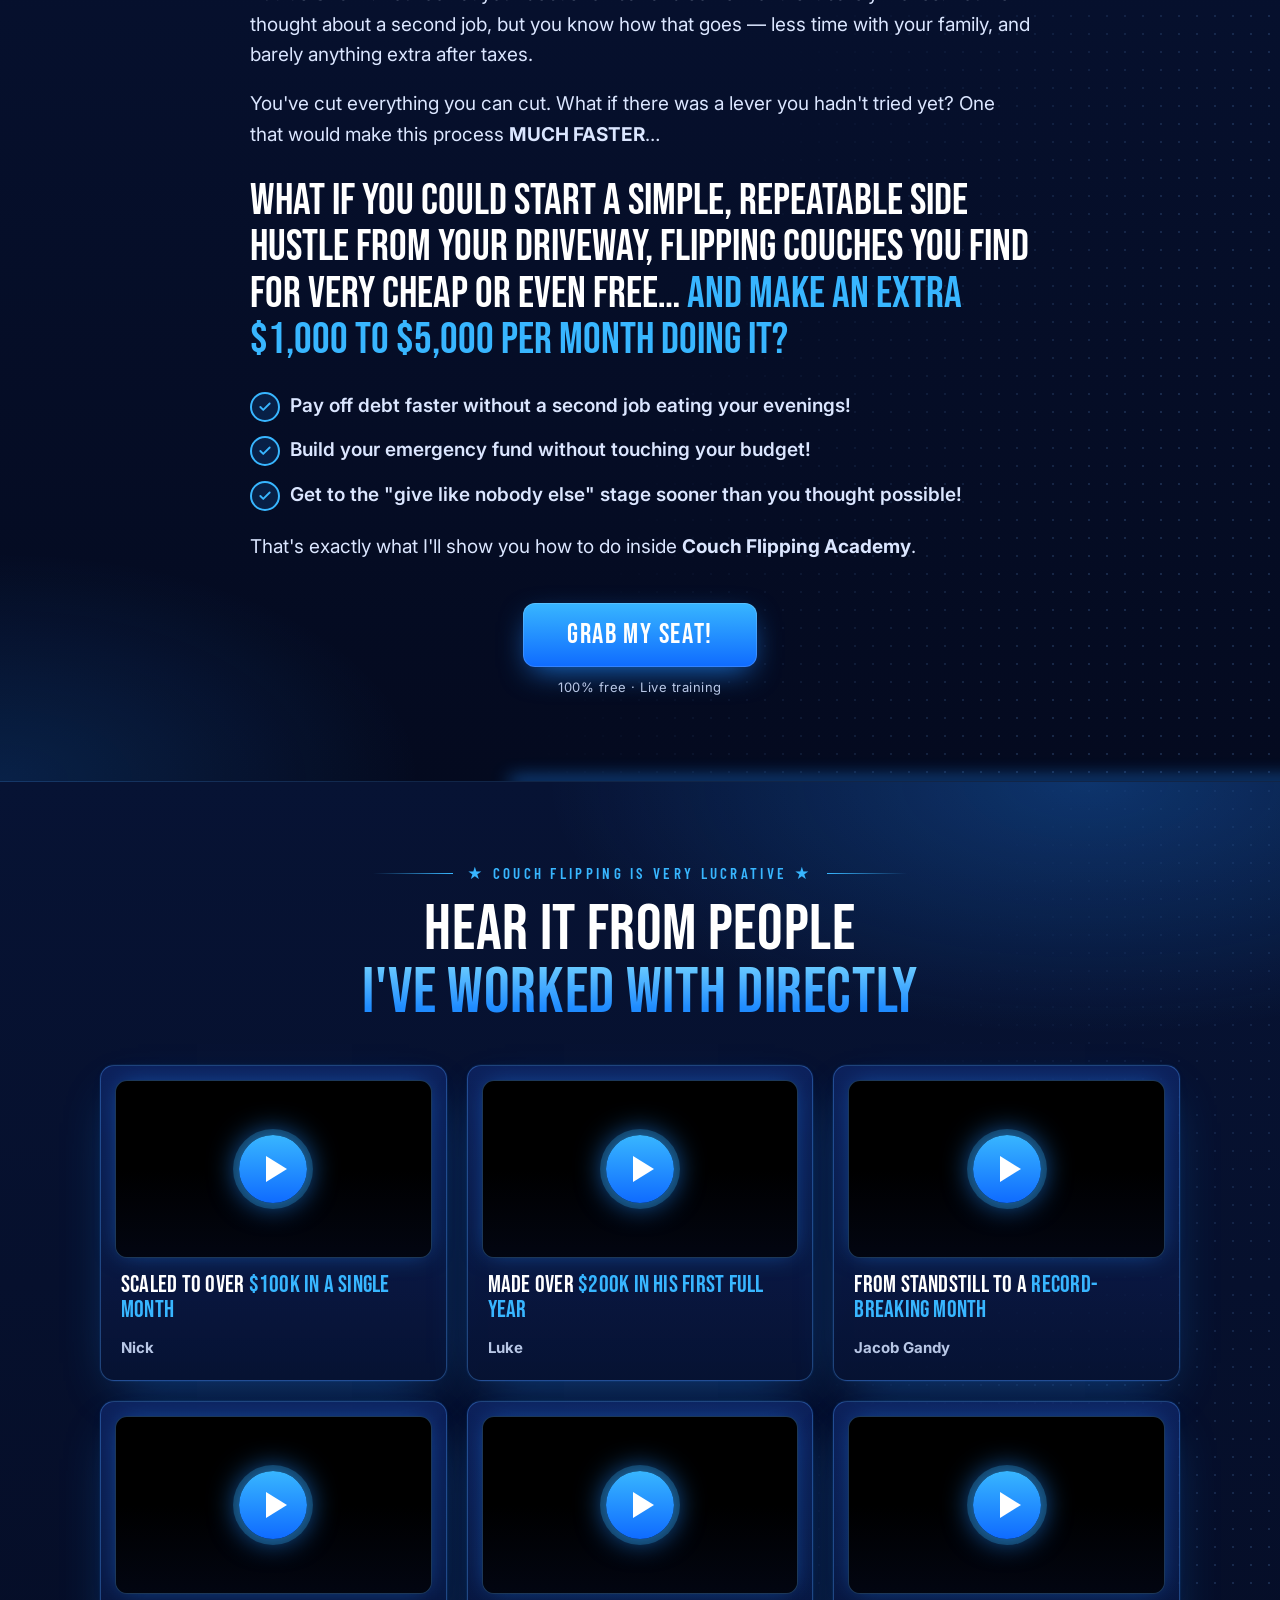
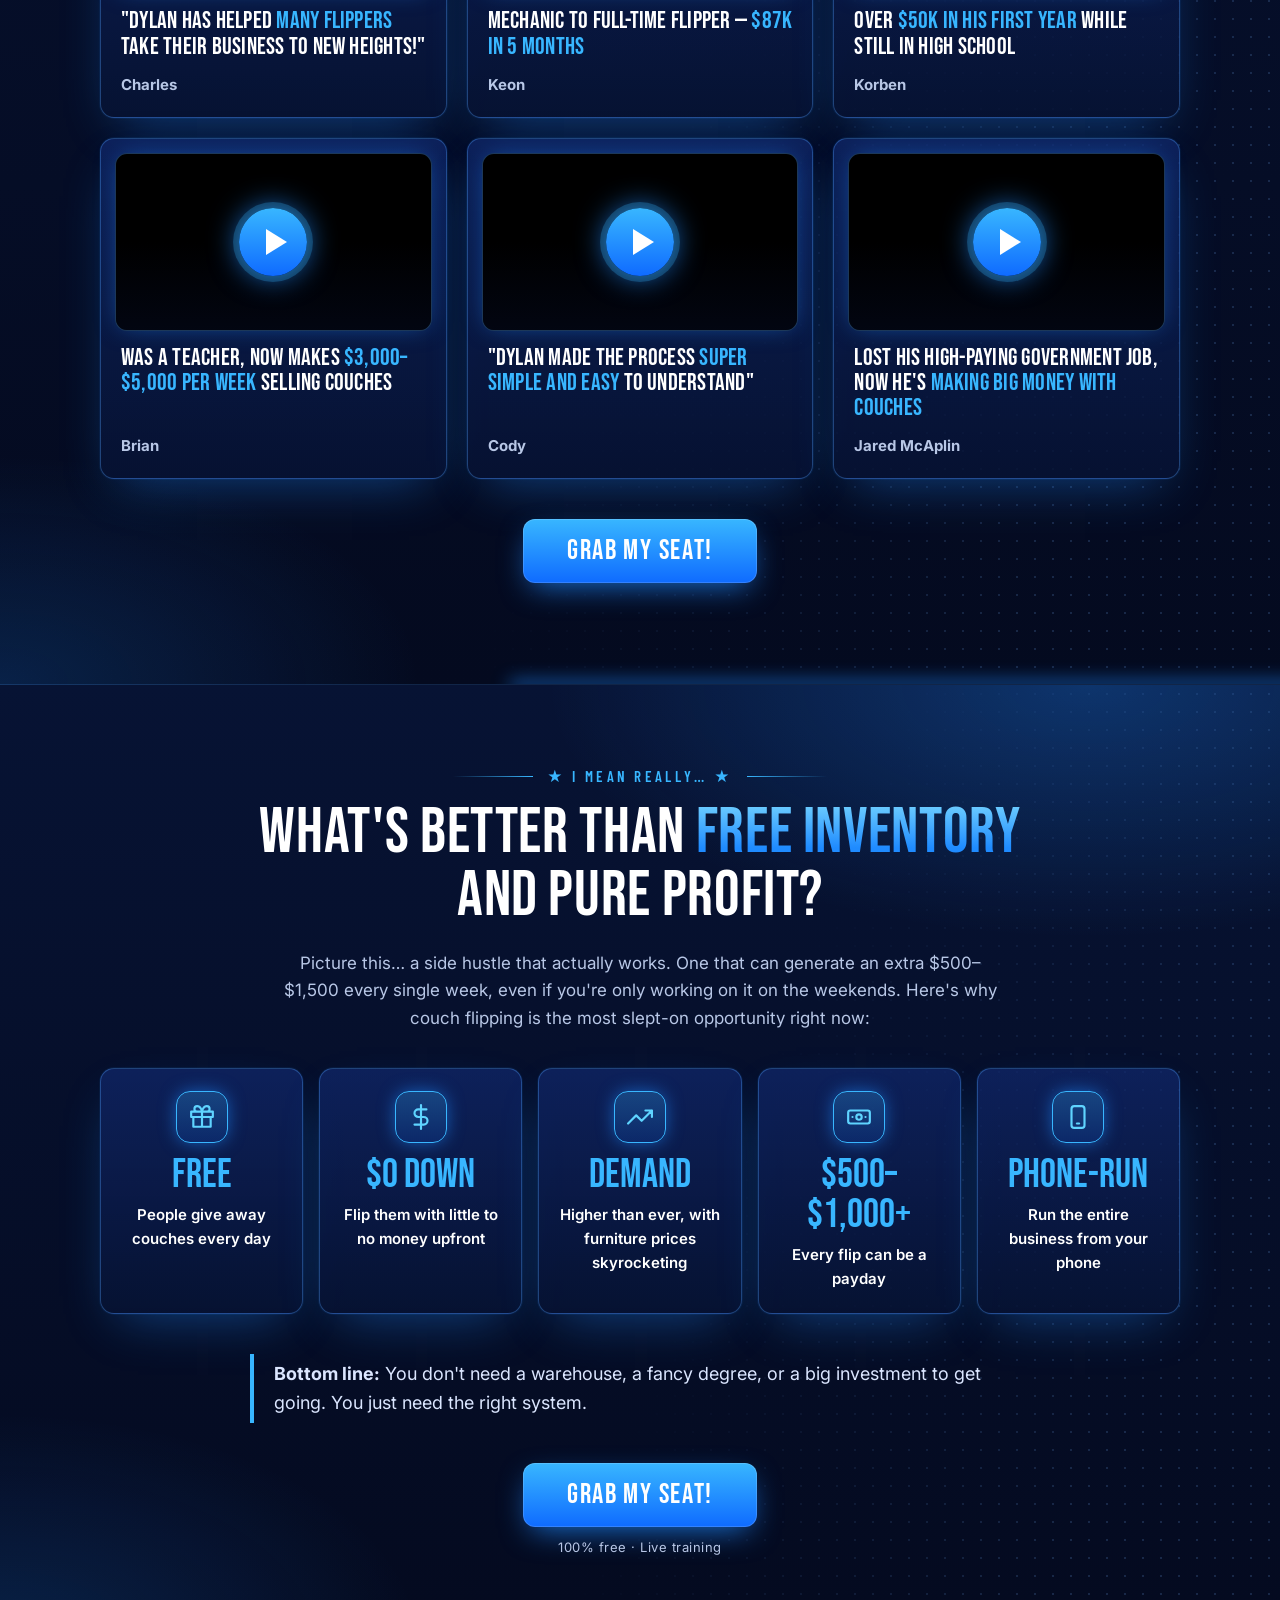
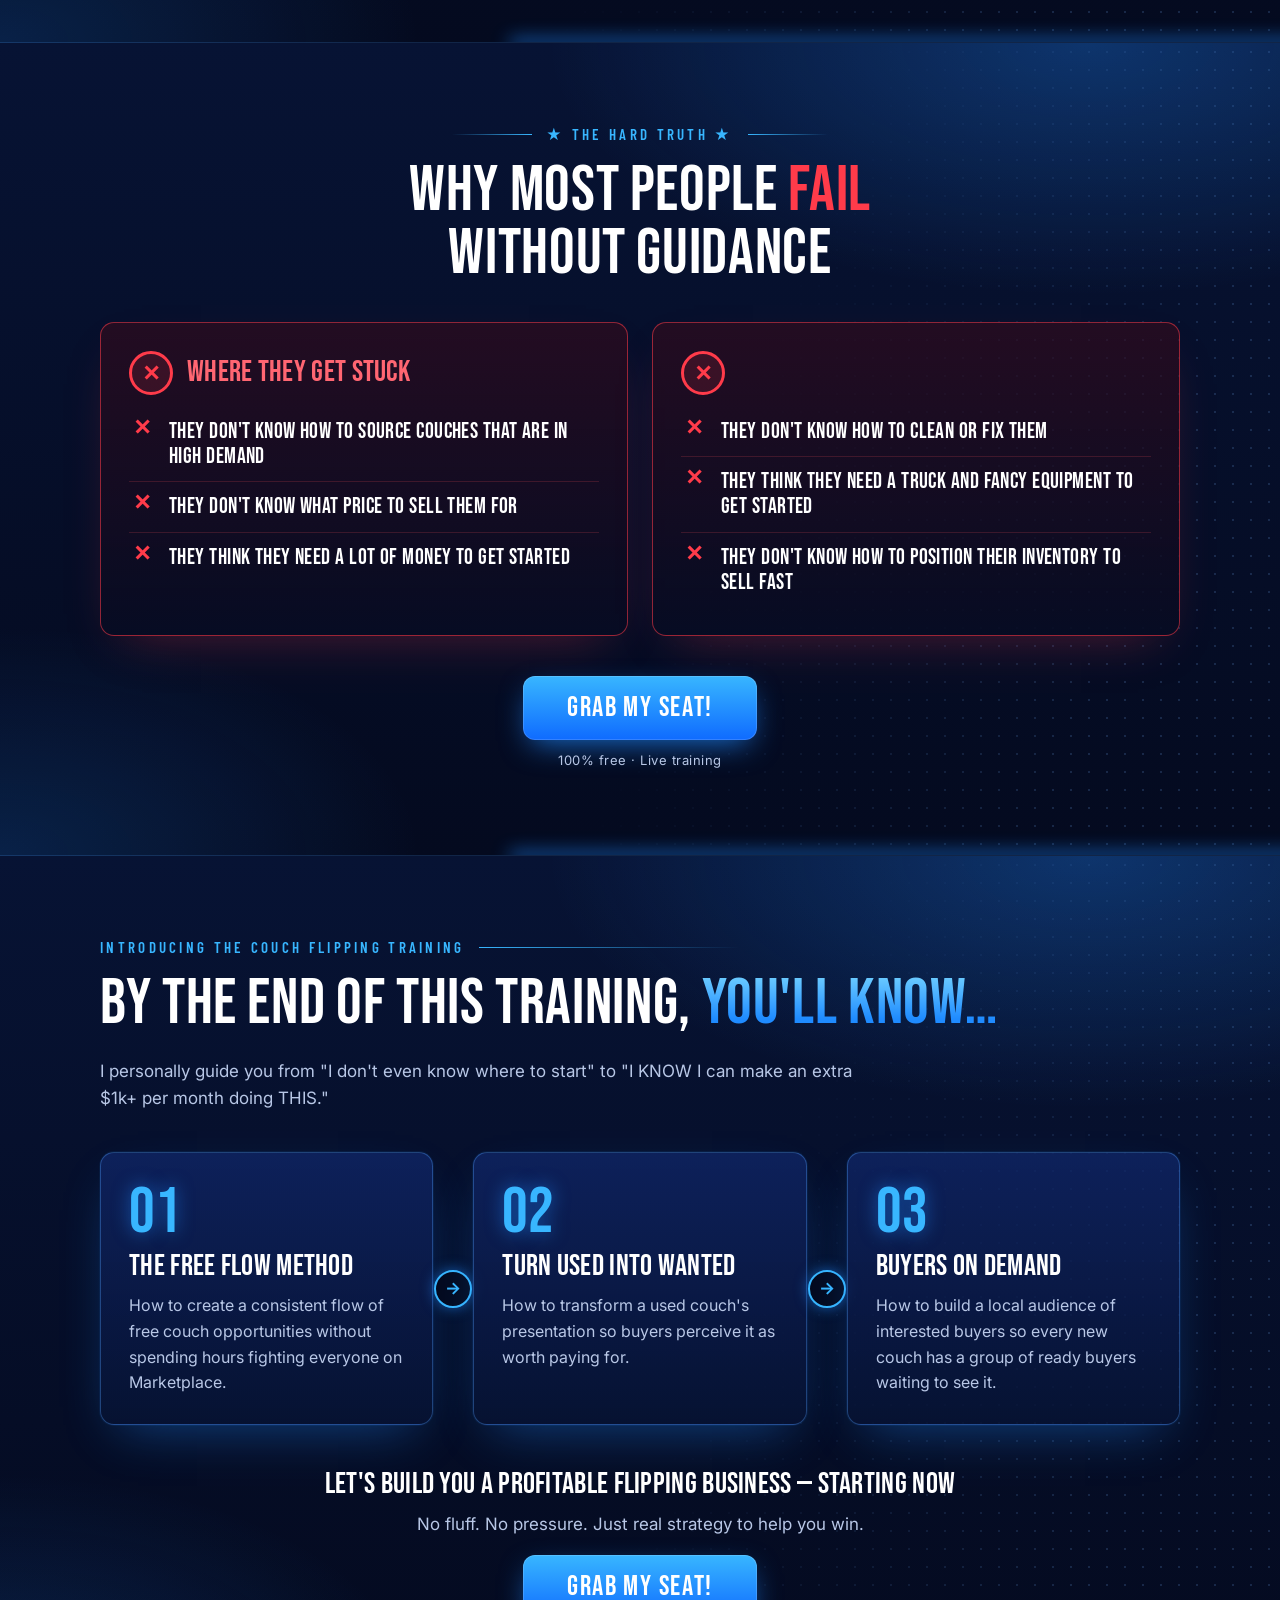
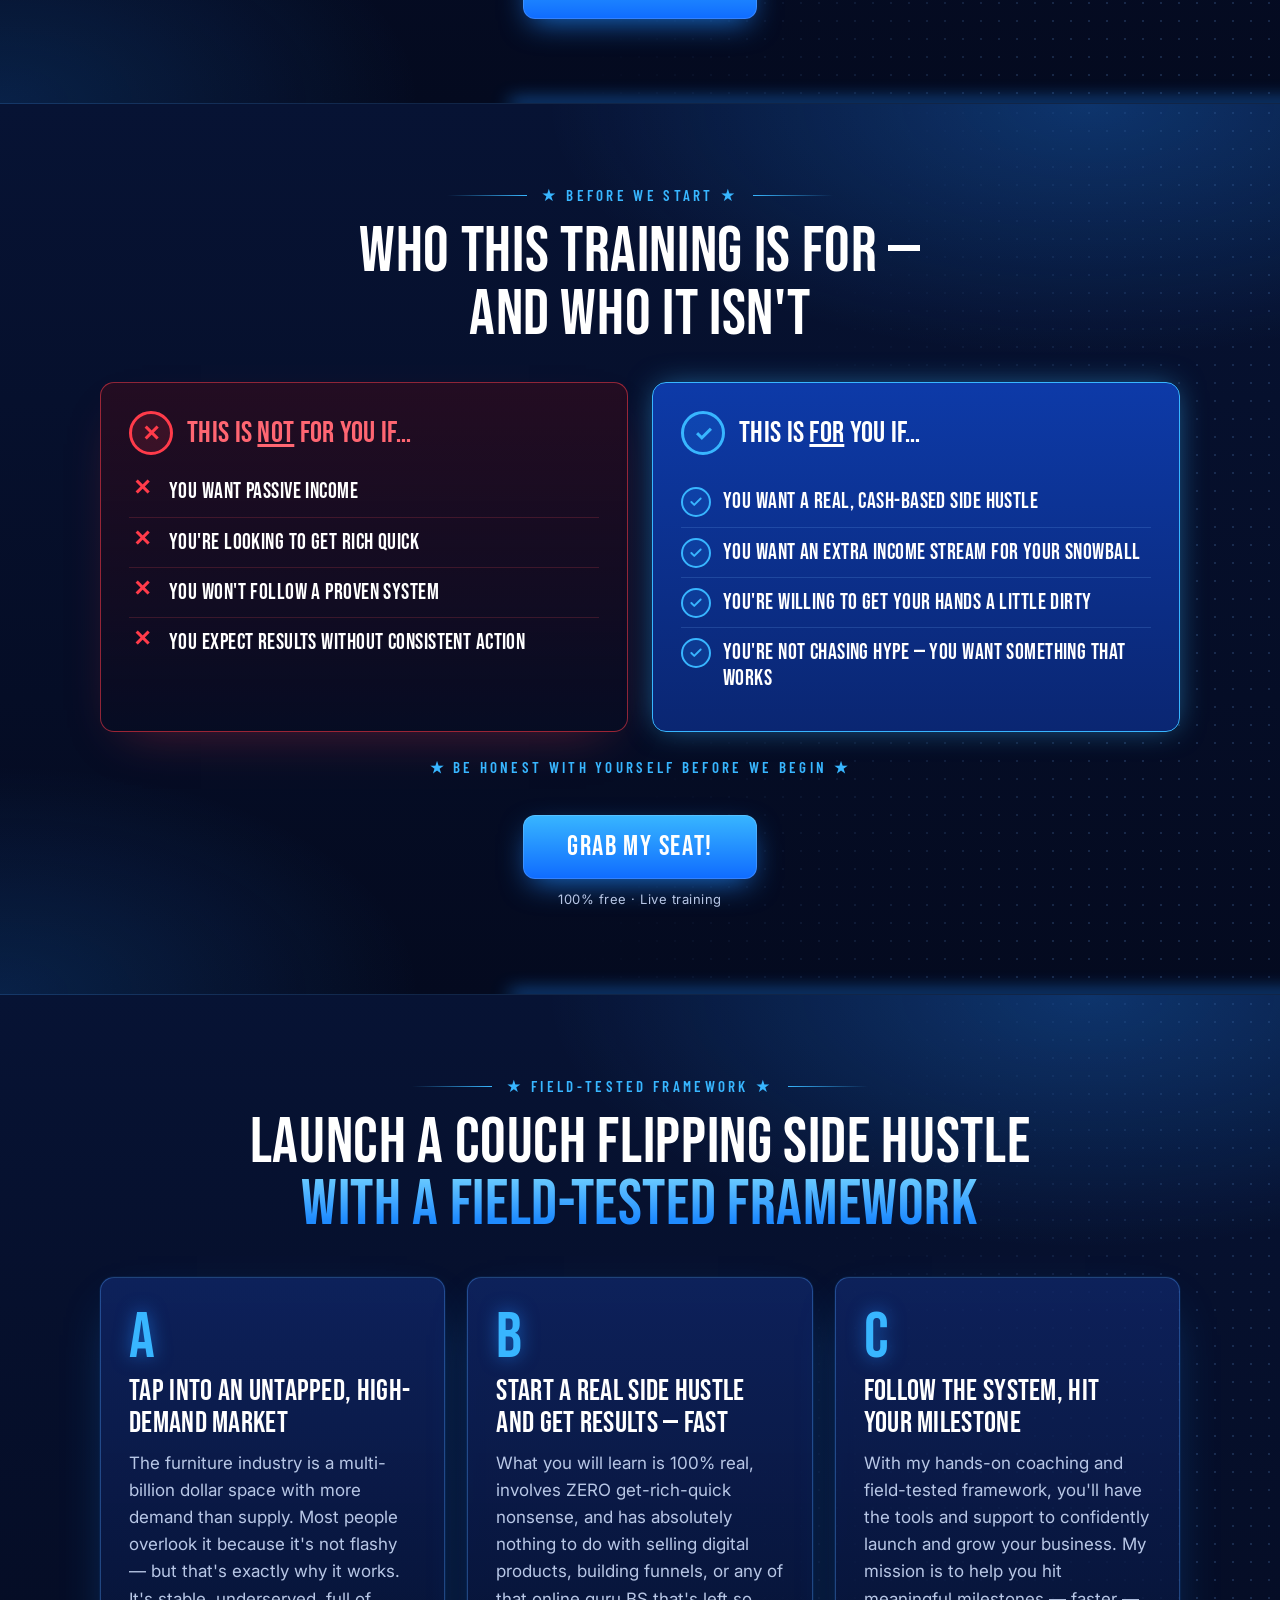
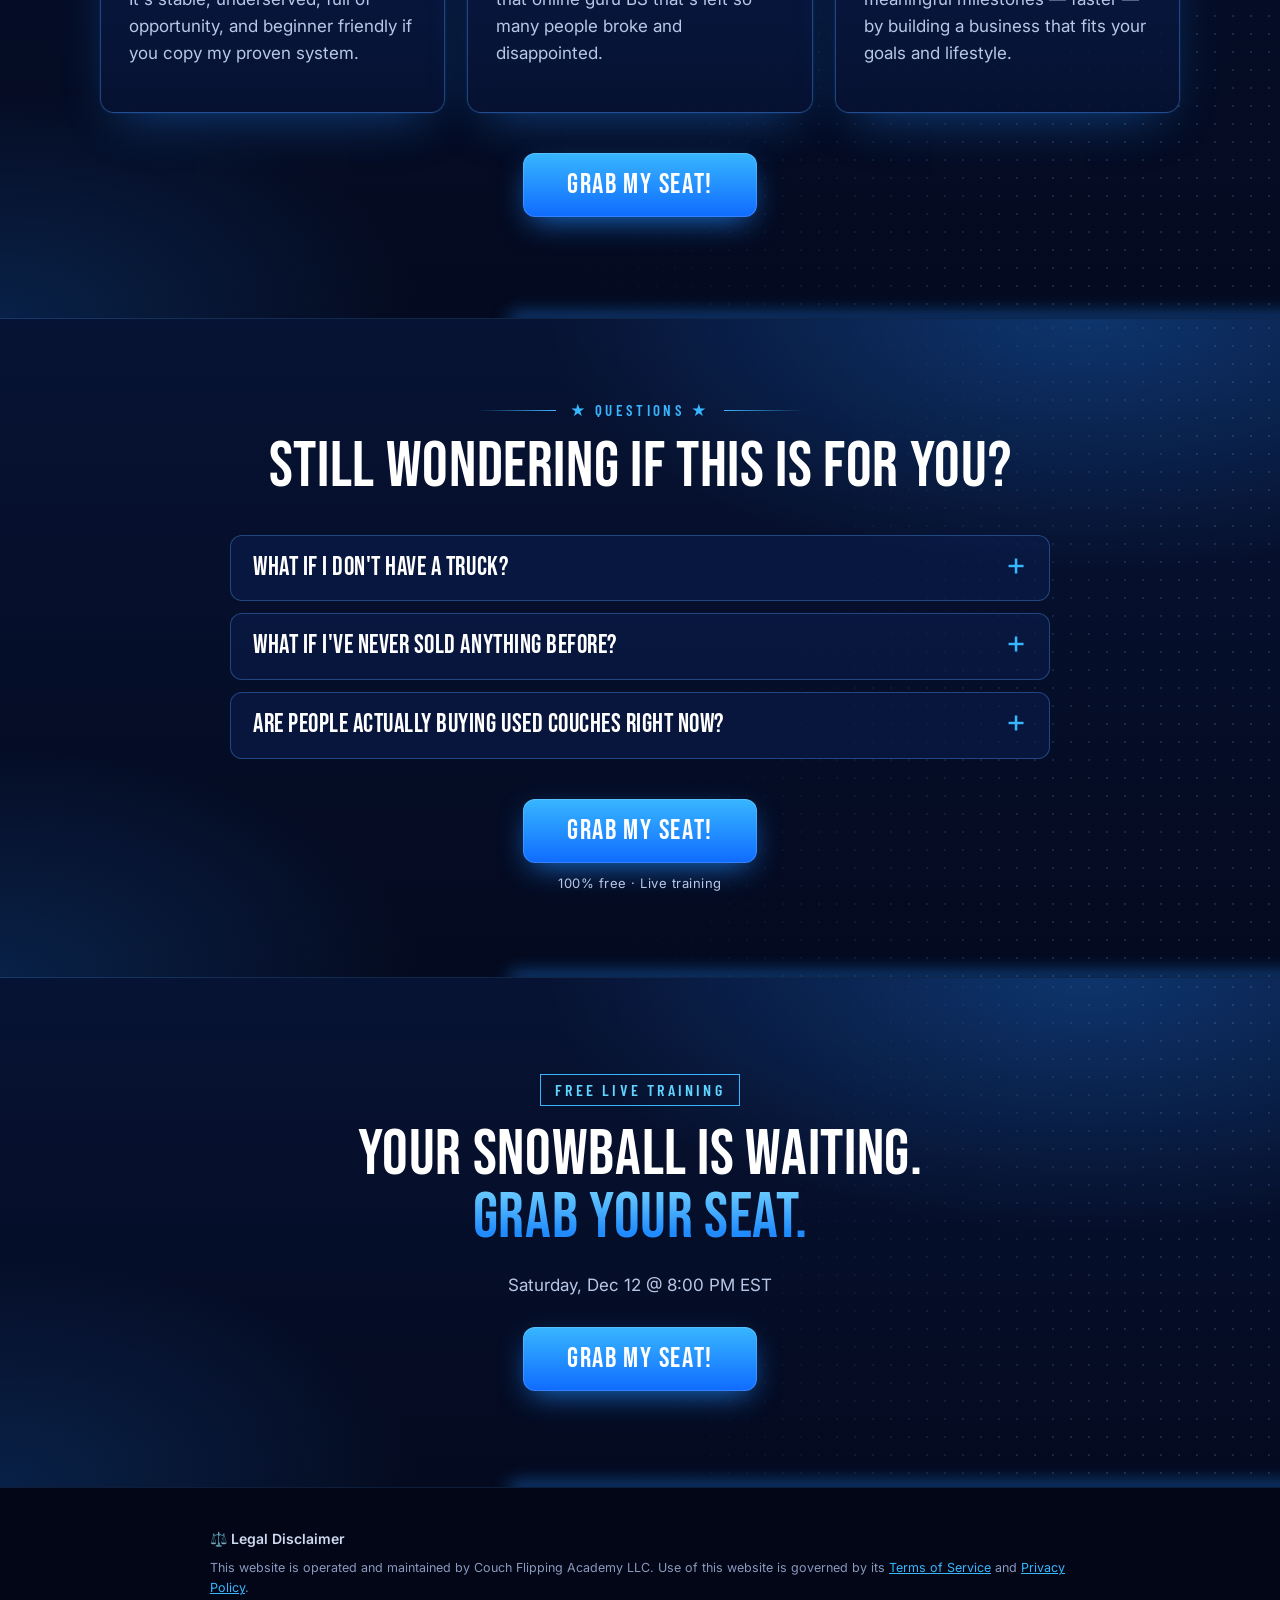
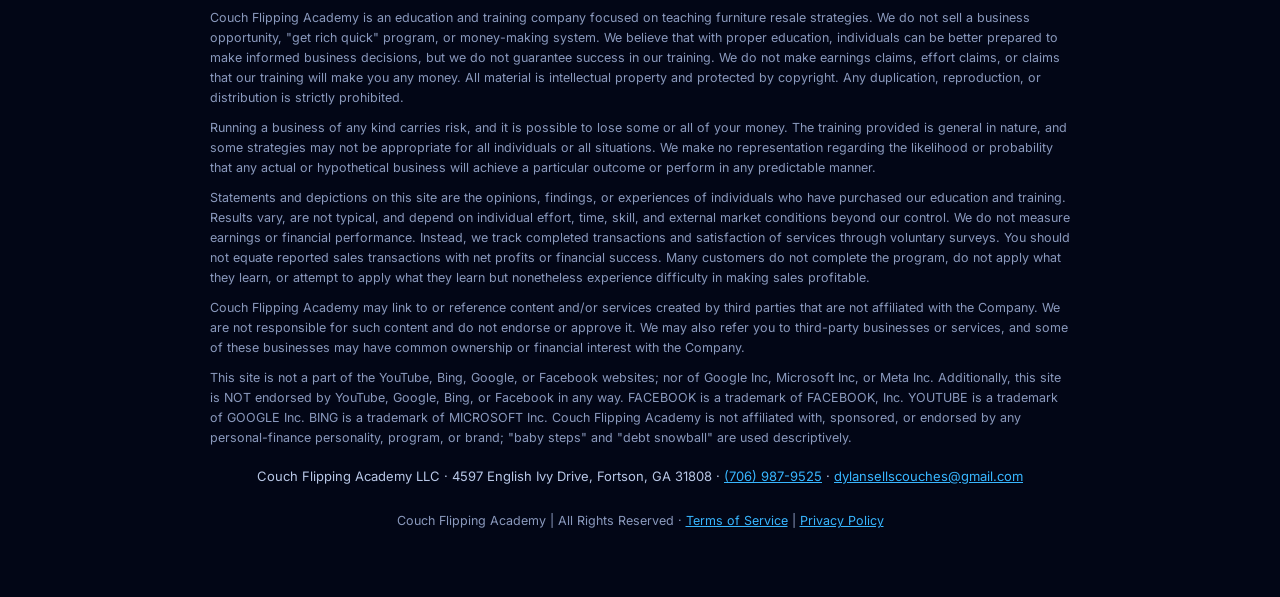
==== commit 482ca5fc: "SMS consent: disclose promotional messages" ====
--- a/index.html
+++ b/index.html
@@ -46,7 +46,7 @@
       <input id="email" name="email" type="email" autocomplete="email" required>
       <label for="phone">Phone <span style="text-transform:none;letter-spacing:0;font-weight:400;color:var(--muted)">(for a text reminder)</span></label>
       <input id="phone" name="phone" type="tel" autocomplete="tel">
-      <label class="sms-ok"><input type="checkbox" name="sms_consent" value="yes"> <span>Yes, text me reminders about this free training from Couch Flipping Academy. Msg frequency varies (about 3 msgs per registration). Msg &amp; data rates may apply. Reply STOP to opt out, HELP for help. Consent is not required to register. <a href="/privacy" target="_blank">Privacy Policy</a> &amp; <a href="/tos#sms" target="_blank">Terms</a>.</span></label>
+      <label class="sms-ok"><input type="checkbox" name="sms_consent" value="yes"> <span>Yes, text me reminders about this free training and occasional promotional offers about our coaching program from Couch Flipping Academy. Msg frequency varies. Msg &amp; data rates may apply. Reply STOP to opt out, HELP for help. Consent is not required to register or purchase. <a href="/privacy" target="_blank">Privacy Policy</a> &amp; <a href="/tos#sms" target="_blank">Terms</a>.</span></label>
       <button class="btn" type="submit">Grab My Seat!</button>
       <p class="form-msg" aria-live="polite"></p>
       <p class="fine">100% free. We'll send your access link by email.</p>
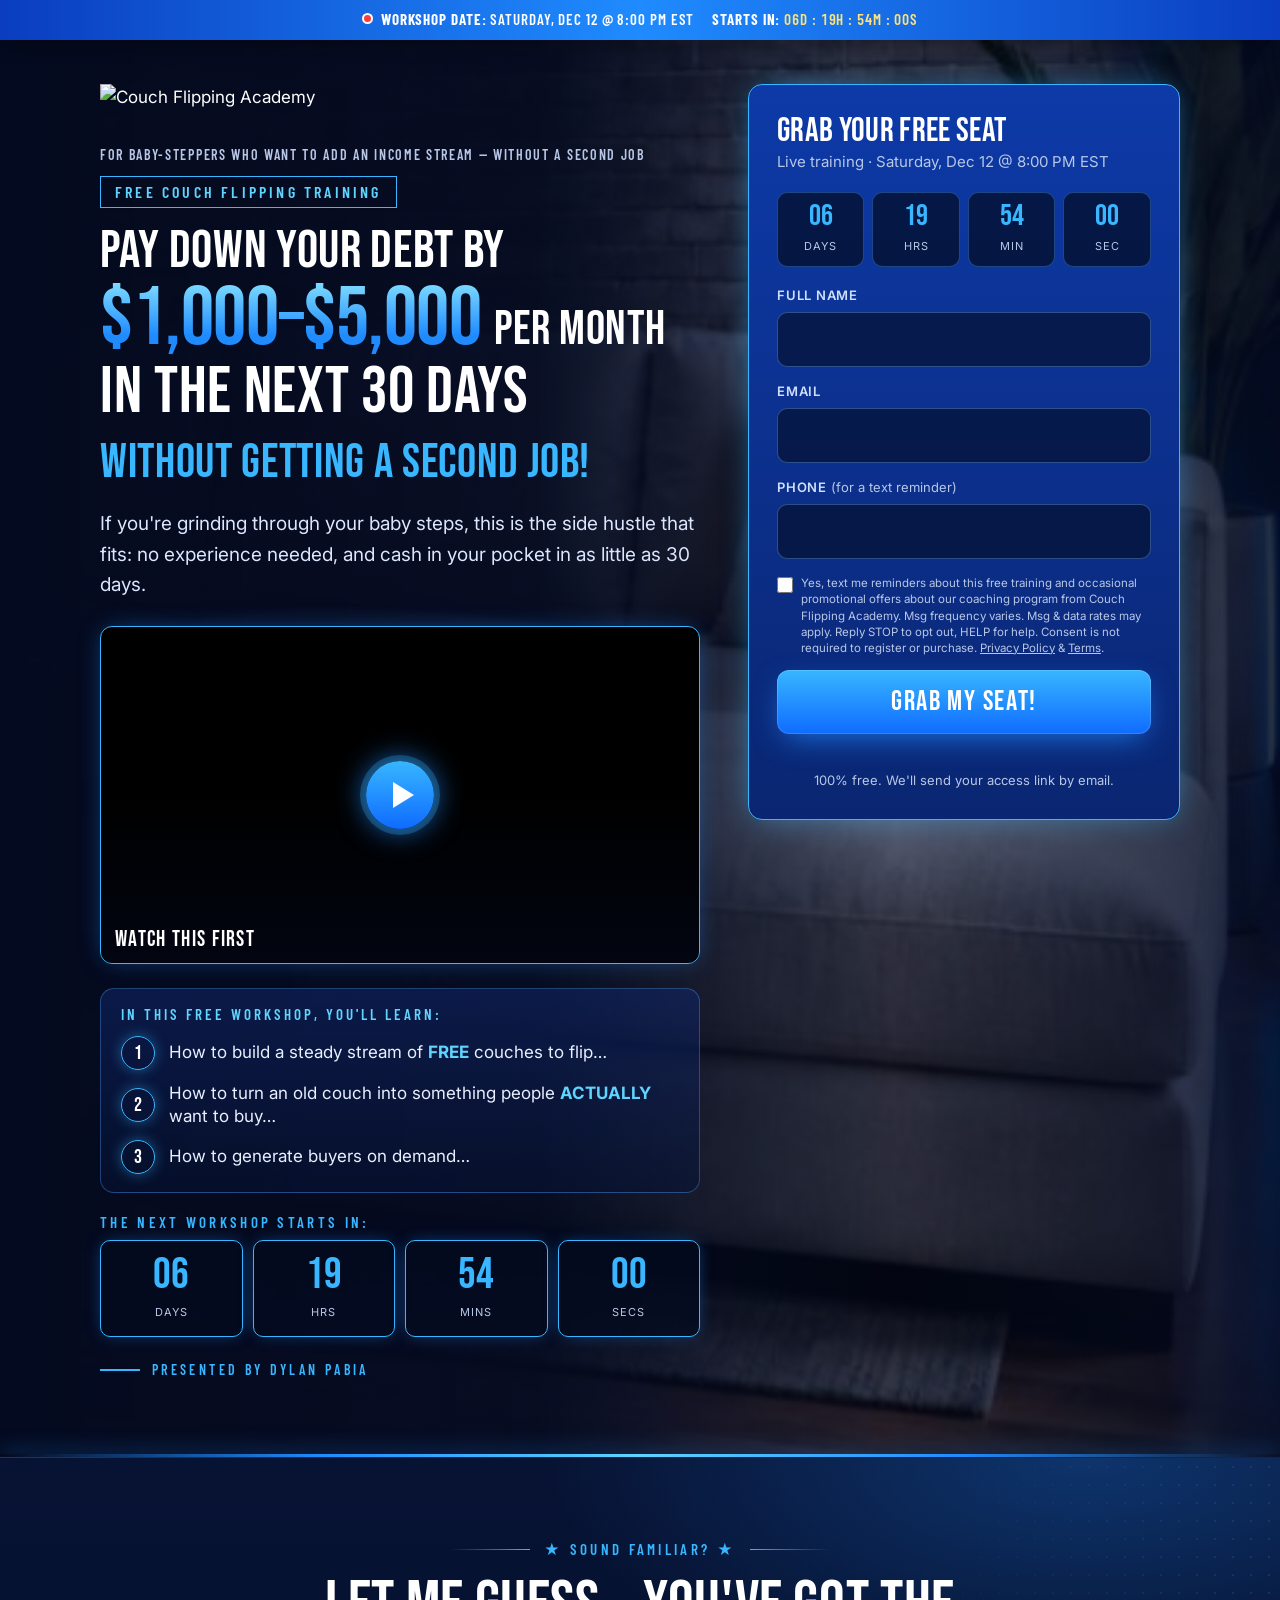
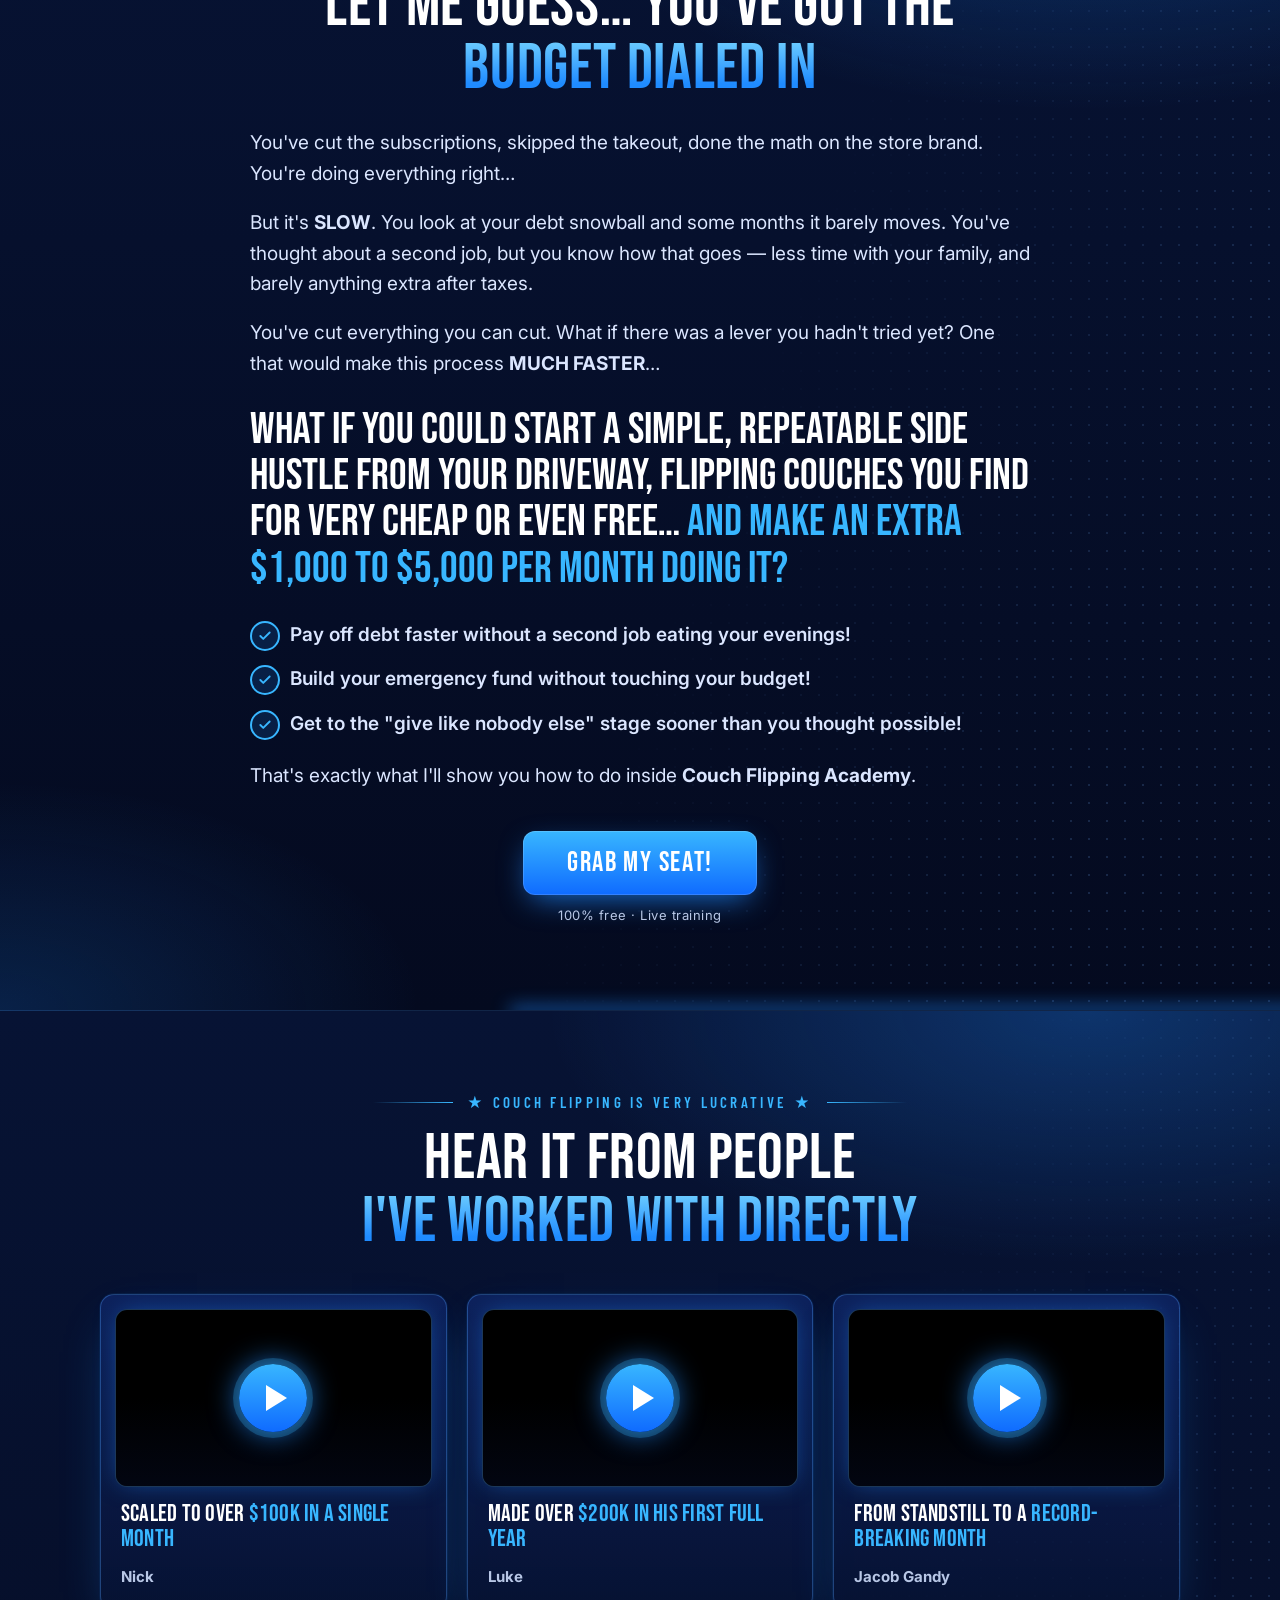
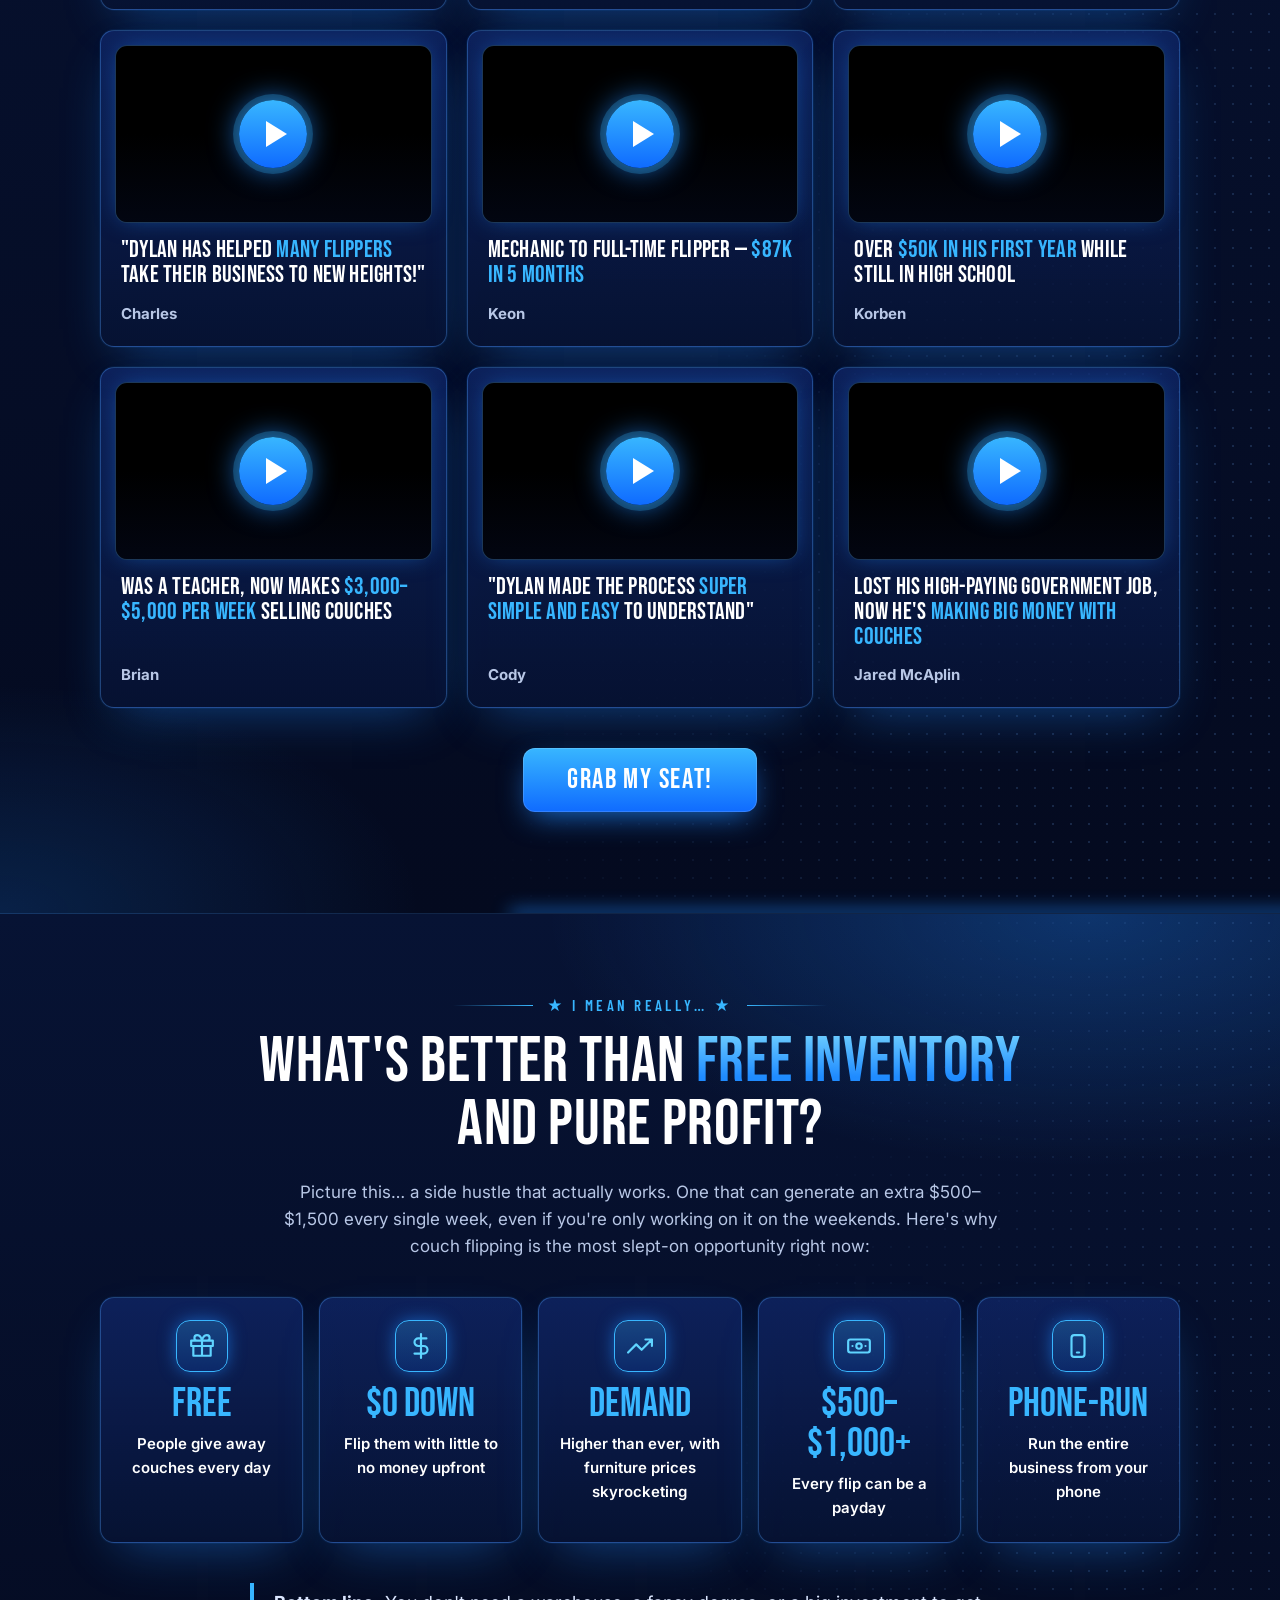
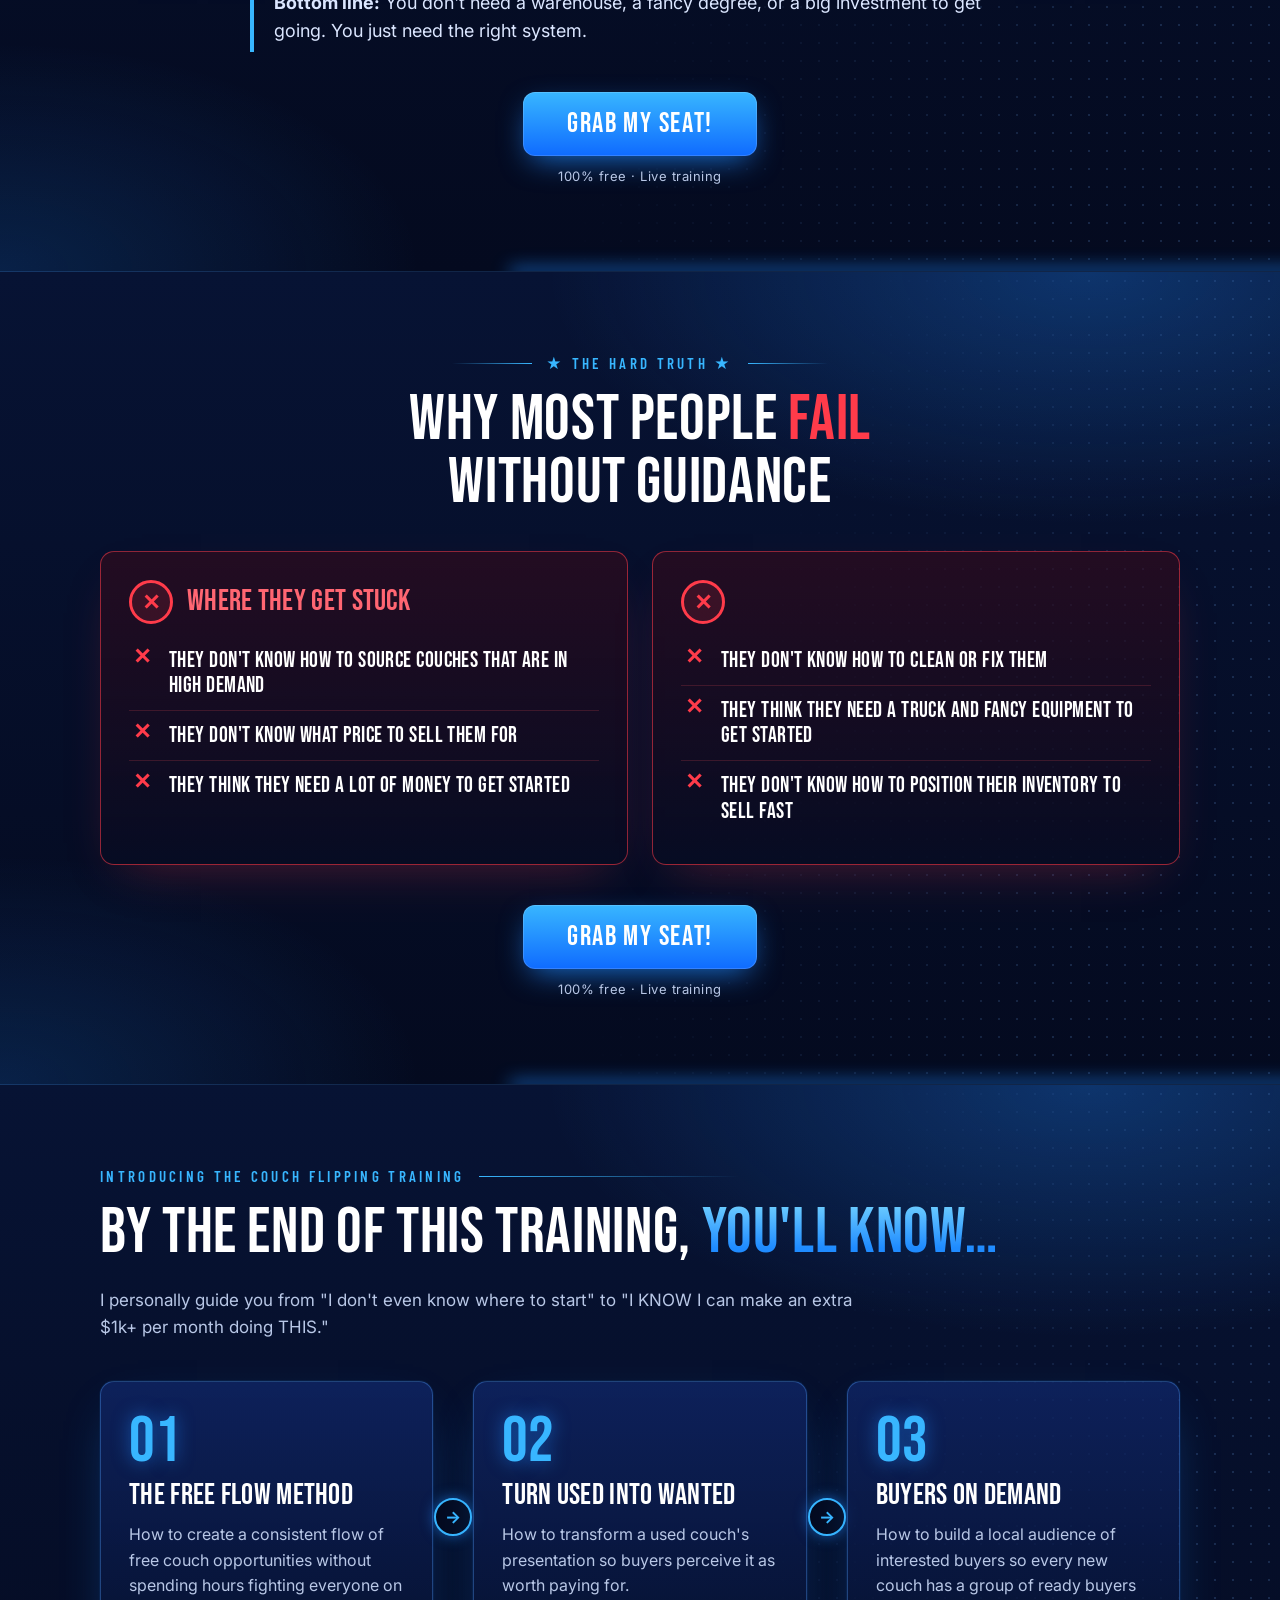
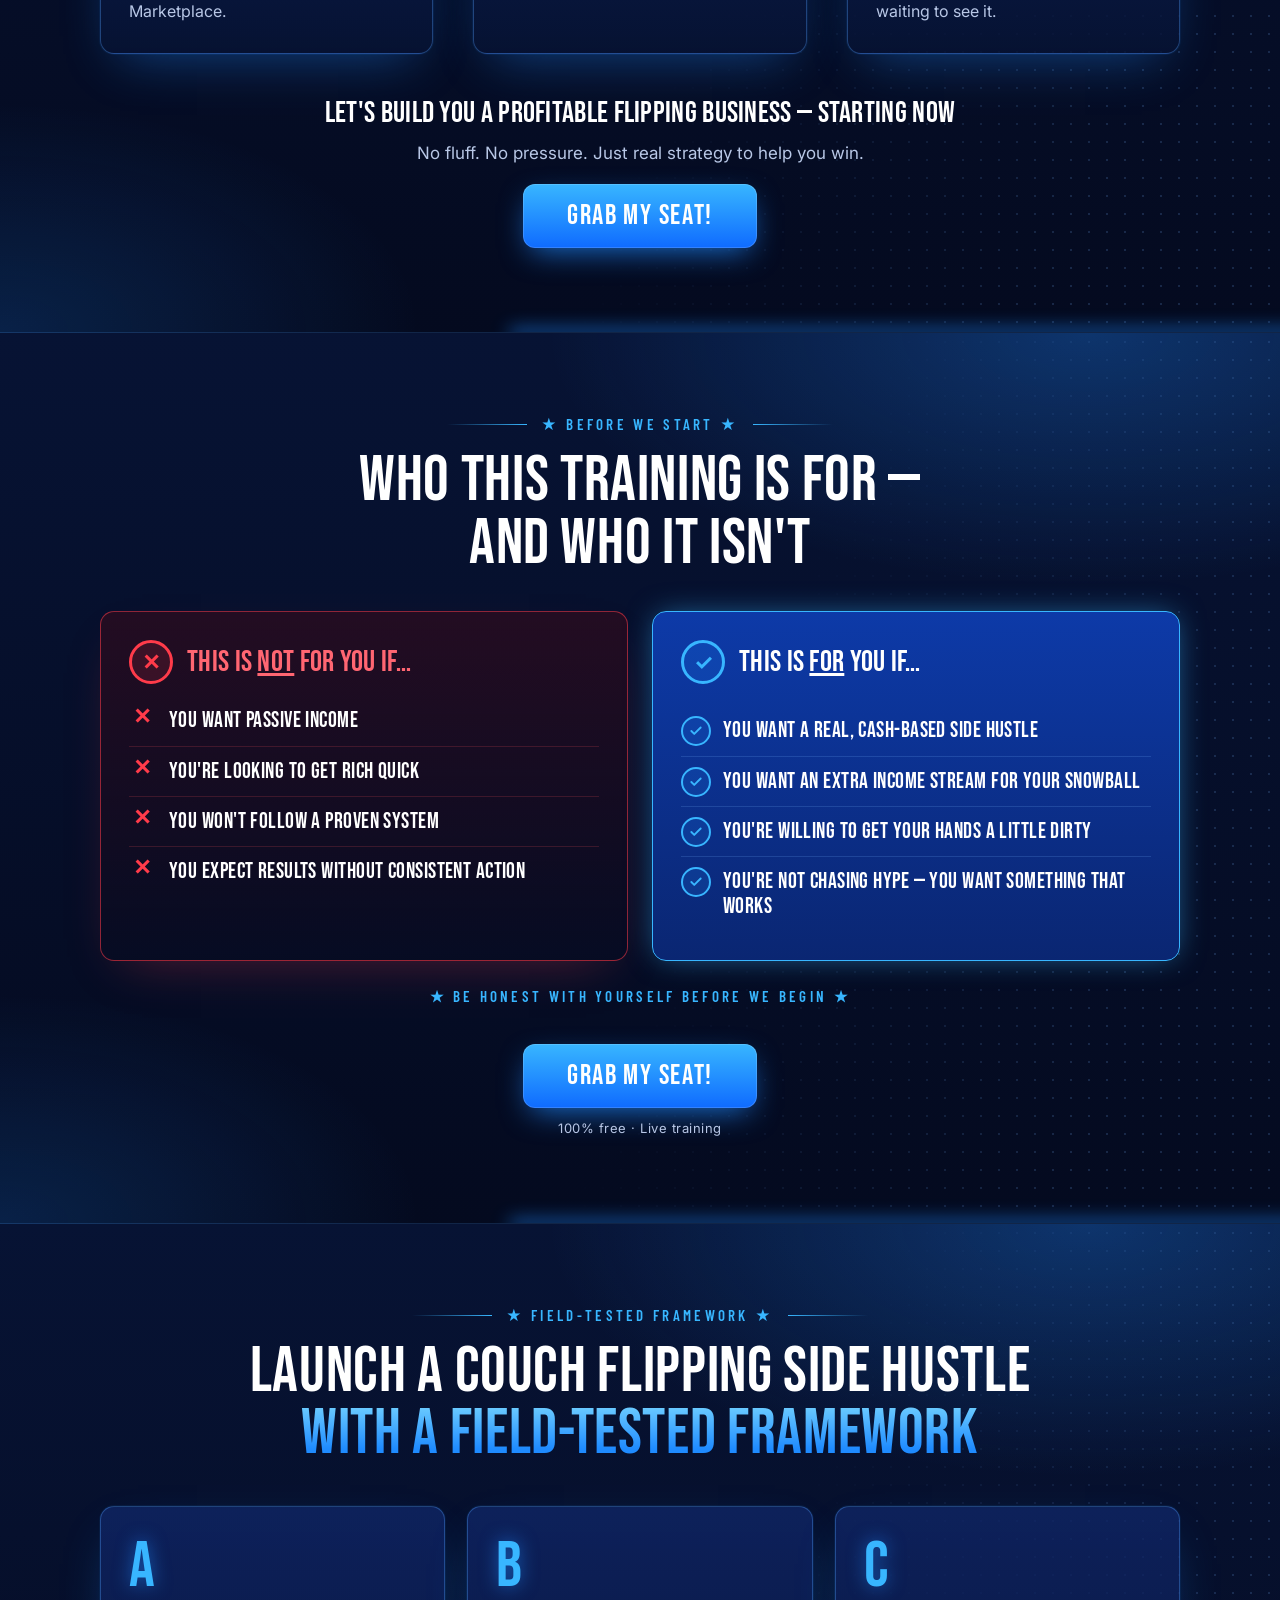
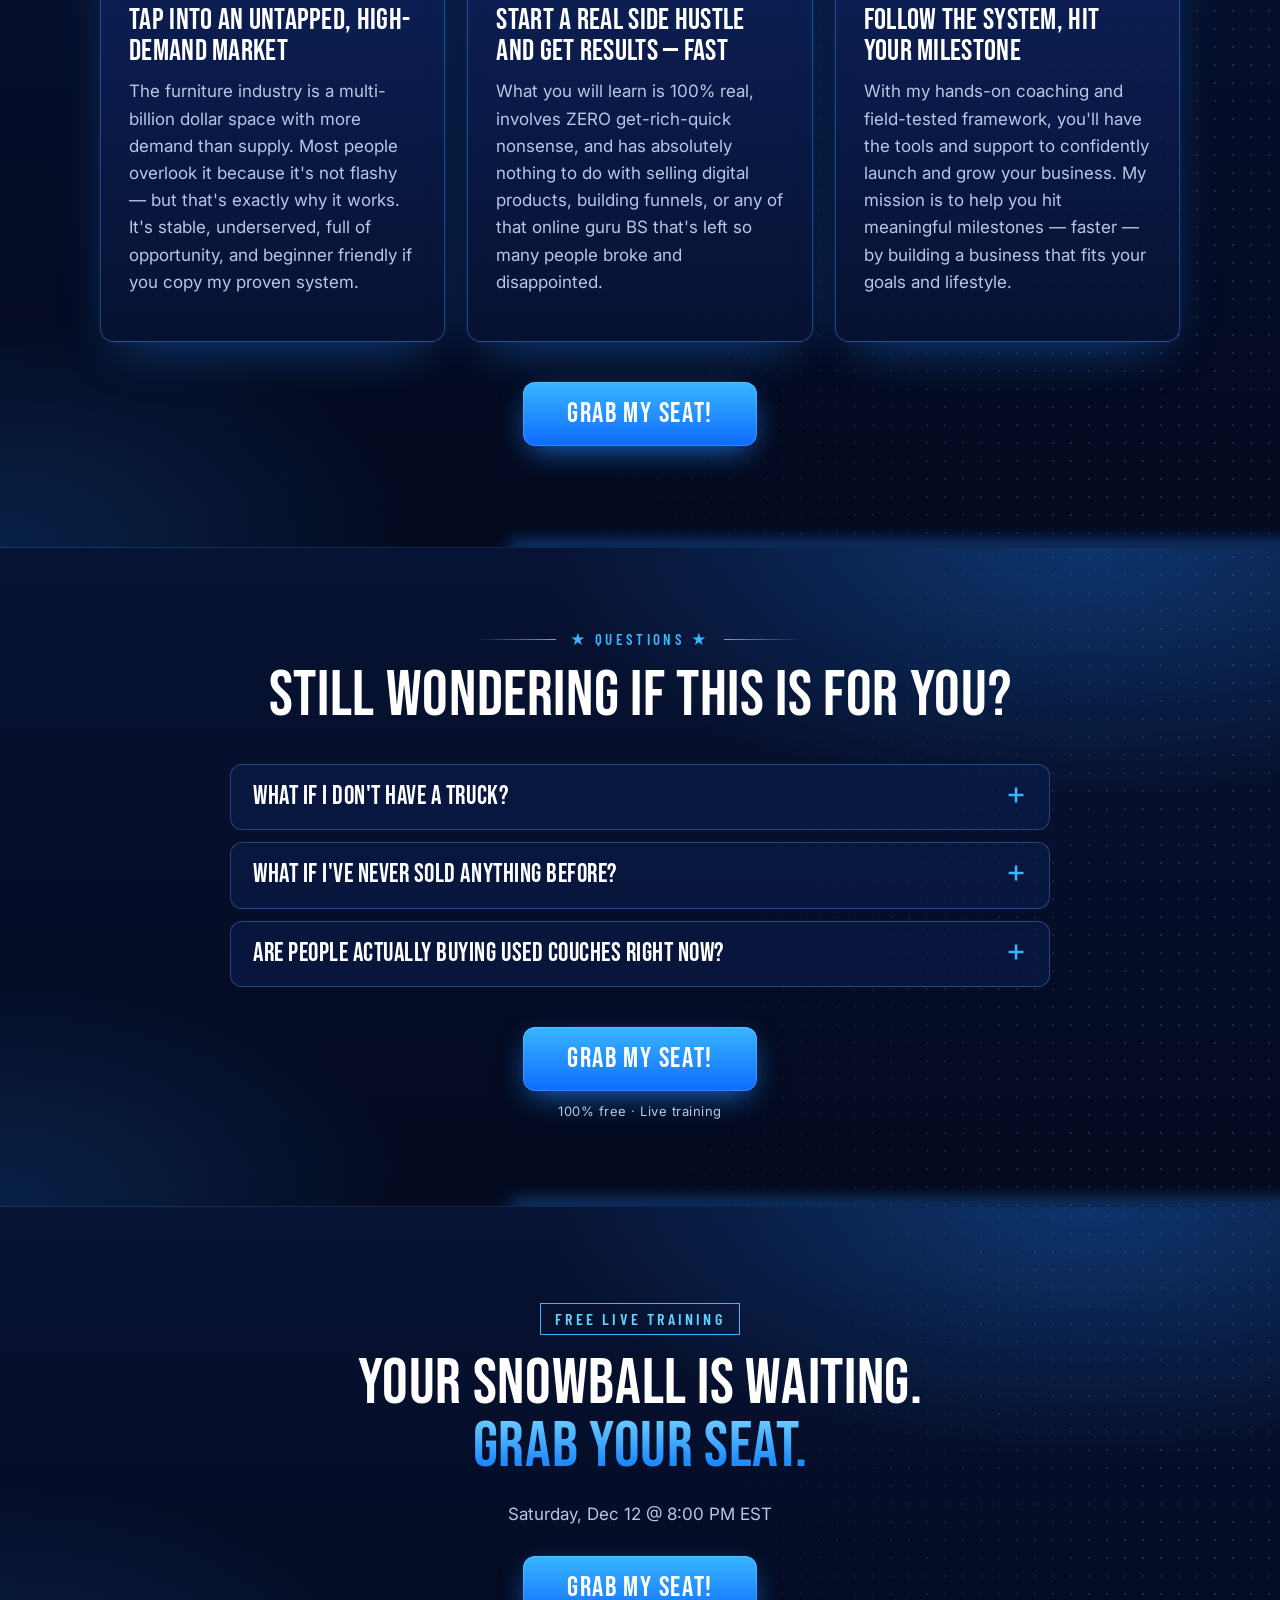
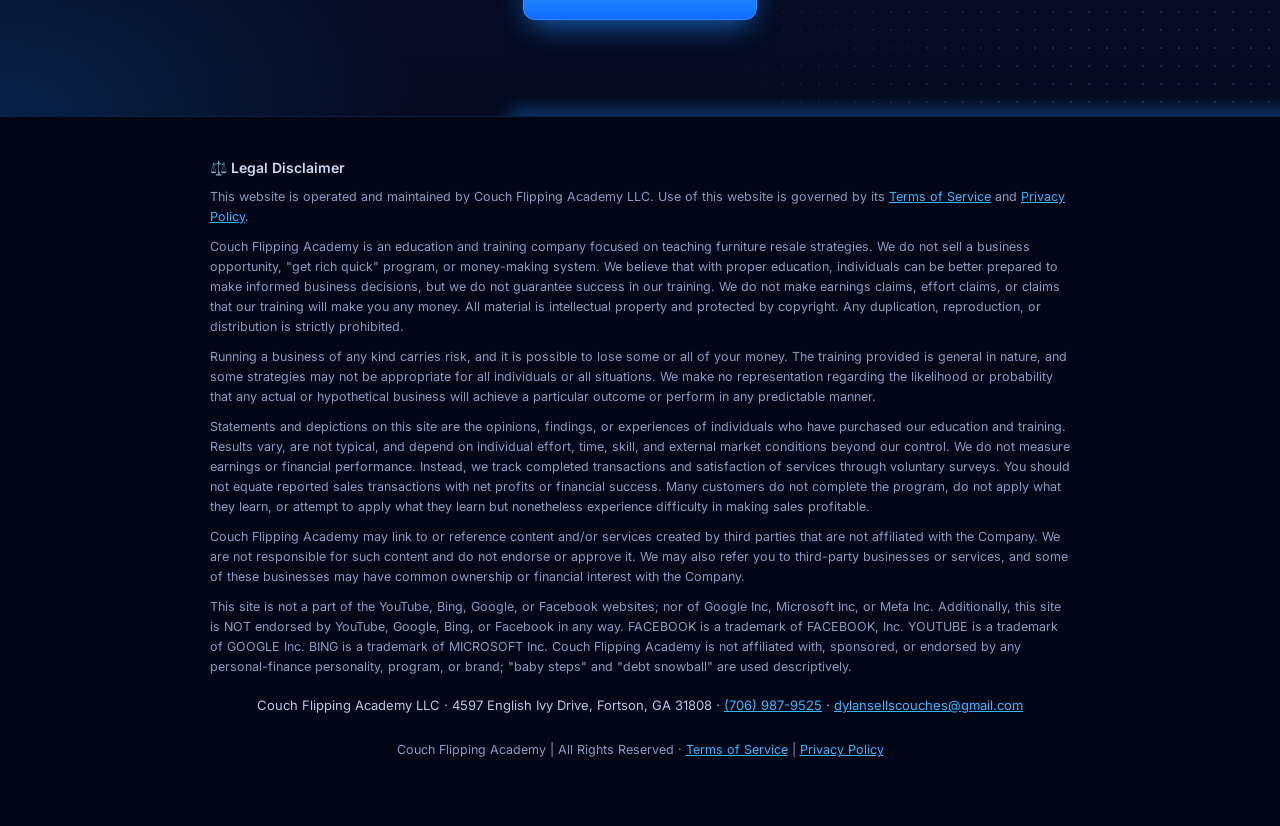
==== commit a04d6ba6: "Hero: add what you'll learn in the workshop" ====
--- a/index.html
+++ b/index.html
@@ -29,6 +29,14 @@
       <h1><span class="pre">Pay down your debt by</span><span class="amtline"><span class="amt grad">$1,000–$5,000</span><span class="pm">per month</span></span><span class="nx">in the next 30 days</span><span class="tail blue">without getting a second job!</span></h1>
       <p class="sub">If you're grinding through your baby steps, this is the side hustle that fits: no experience needed, and cash in your pocket in as little as 30 days.</p>
       <button type="button" class="yt hero-vid" data-id="GRMouqaIRUA" aria-label="Play video: Couch Flipping Academy"><span class="play"></span><span class="yt-label">Watch this first</span></button>
+      <div class="learn">
+        <div class="learn-h">In this free workshop, you'll learn:</div>
+        <ol>
+          <li><b>1</b><span>How to build a steady stream of <strong>FREE</strong> couches to flip…</span></li>
+          <li><b>2</b><span>How to turn an old couch into something people <strong>ACTUALLY</strong> want to buy…</span></li>
+          <li><b>3</b><span>How to generate buyers on demand…</span></li>
+        </ol>
+      </div>
       <div class="bigcd" data-cd hidden><div class="bigcd-label">The next workshop starts in:</div><div class="countdown big4"><div><b>00</b><small>Days</small></div><div><b>00</b><small>Hrs</small></div><div><b>00</b><small>Mins</small></div><div><b>00</b><small>Secs</small></div></div></div>
       <div class="presented">PRESENTED BY DYLAN PABIA</div>
     </div>
--- a/styles.css
+++ b/styles.css
@@ -320,3 +320,11 @@
 .sms-ok input{width:16px;height:16px;flex:0 0 16px;margin:2px 0 0;padding:0;accent-color:#1f8bff}
 .sms-ok a{color:inherit;text-decoration:underline}
 .legal .contact{text-align:center;font-size:13px;color:var(--muted);margin:18px 0 6px}
+
+.learn{max-width:600px;margin:24px 0 6px;padding:18px 20px;border:1px solid var(--line);border-radius:14px;background:linear-gradient(180deg,rgba(16,39,106,.55),rgba(7,19,52,.55))}
+.learn-h{font:600 15px/1 "Barlow Condensed",sans-serif;letter-spacing:.2em;text-transform:uppercase;color:var(--cyan);margin-bottom:14px}
+.learn ol{list-style:none;margin:0;padding:0;display:grid;gap:12px}
+.learn li{display:flex;gap:14px;align-items:center;font-size:17px;line-height:1.35;color:#e8efff}
+.learn li b{flex:0 0 34px;height:34px;display:grid;place-items:center;border-radius:50%;border:1.5px solid var(--blue-2);color:#fff;font:400 20px/1 "Bebas Neue",sans-serif;box-shadow:0 0 14px rgba(56,182,255,.45)}
+.learn li strong{color:var(--cyan)}
+@media(max-width:600px){.learn{padding:16px}.learn li{font-size:16px}}
